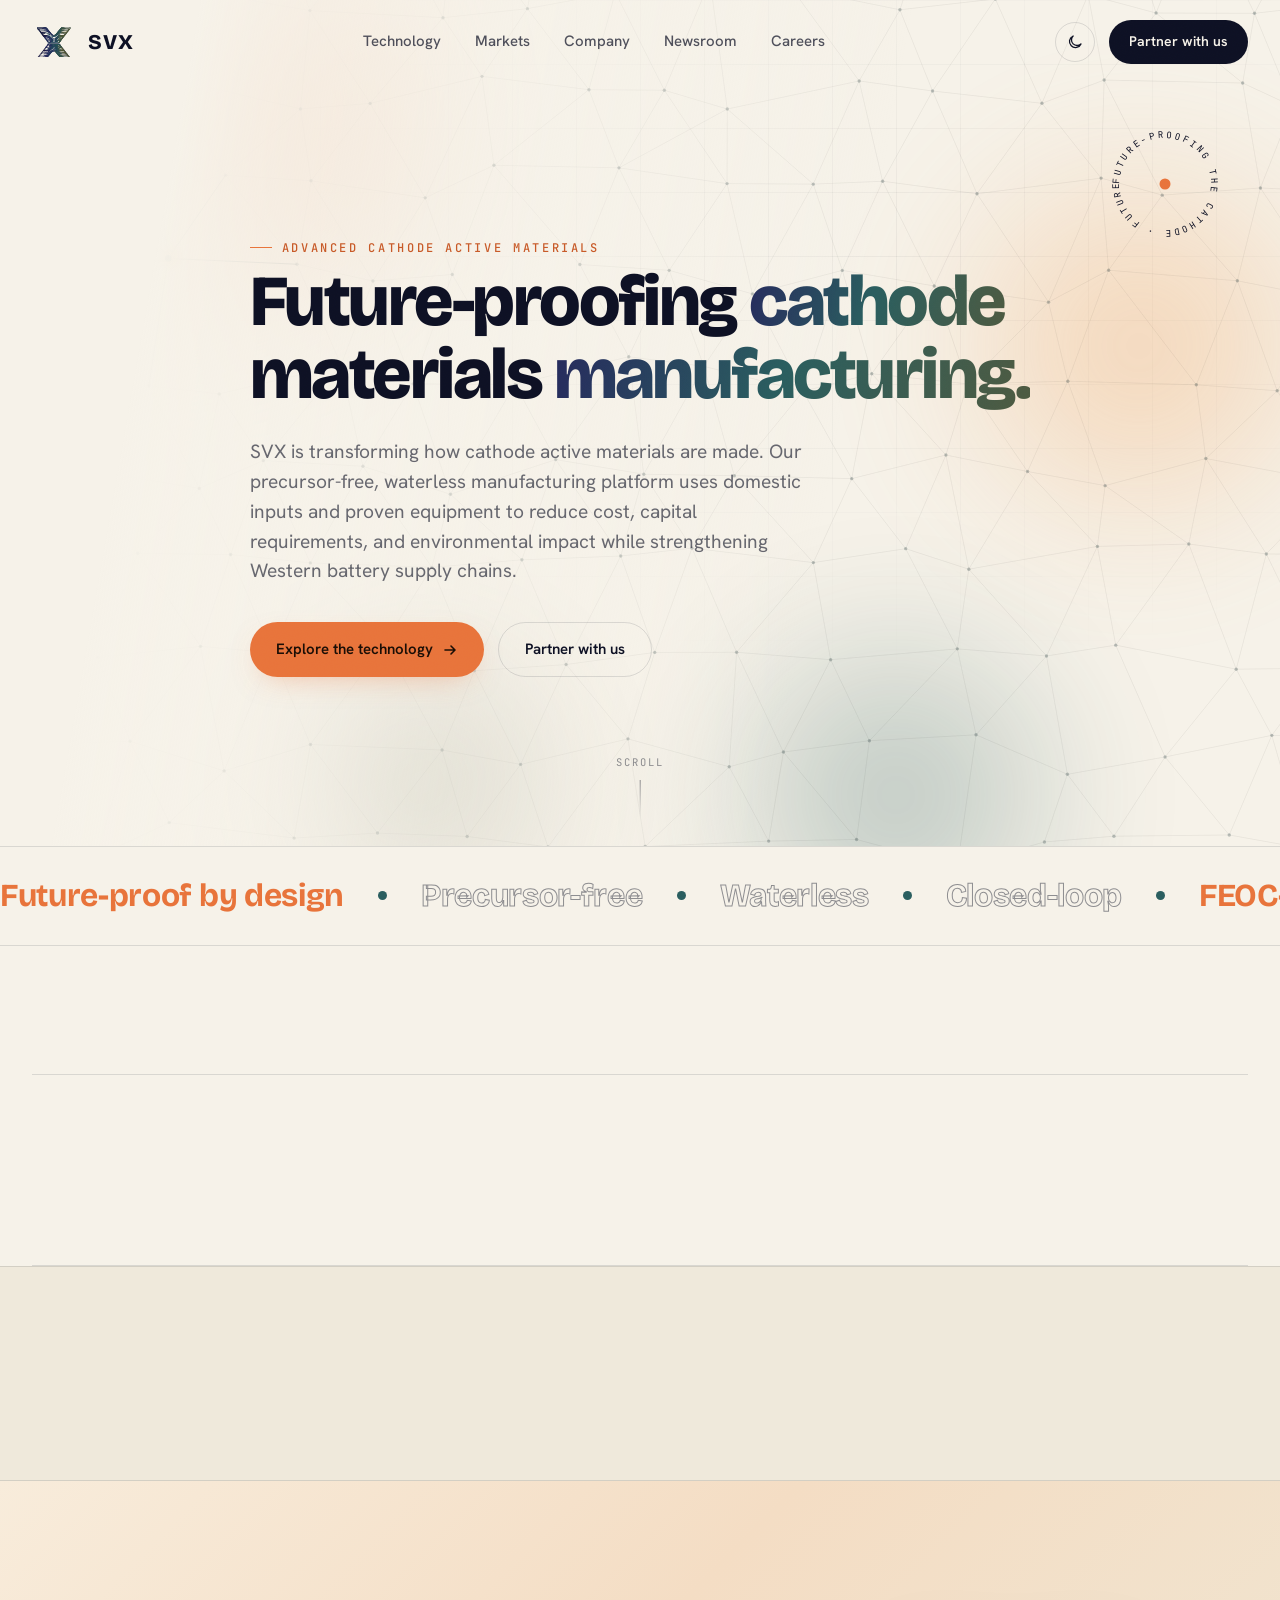
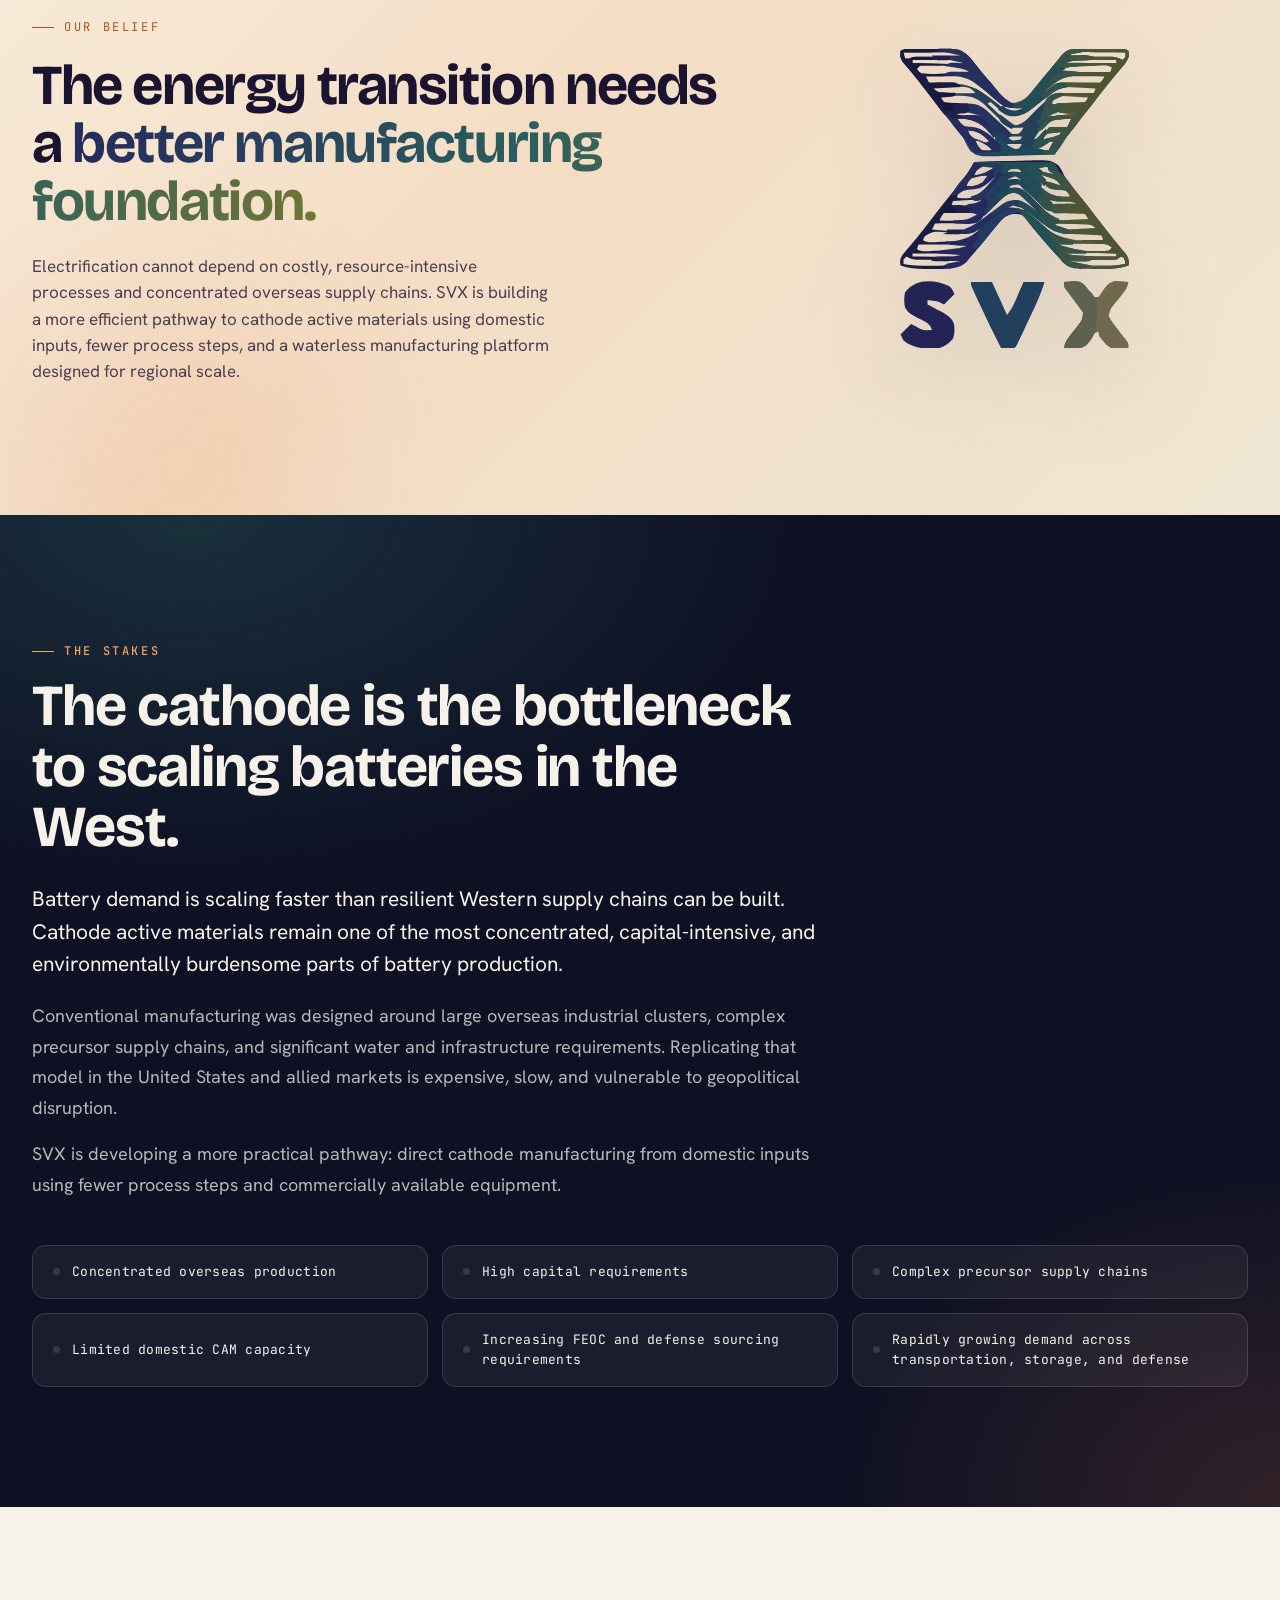
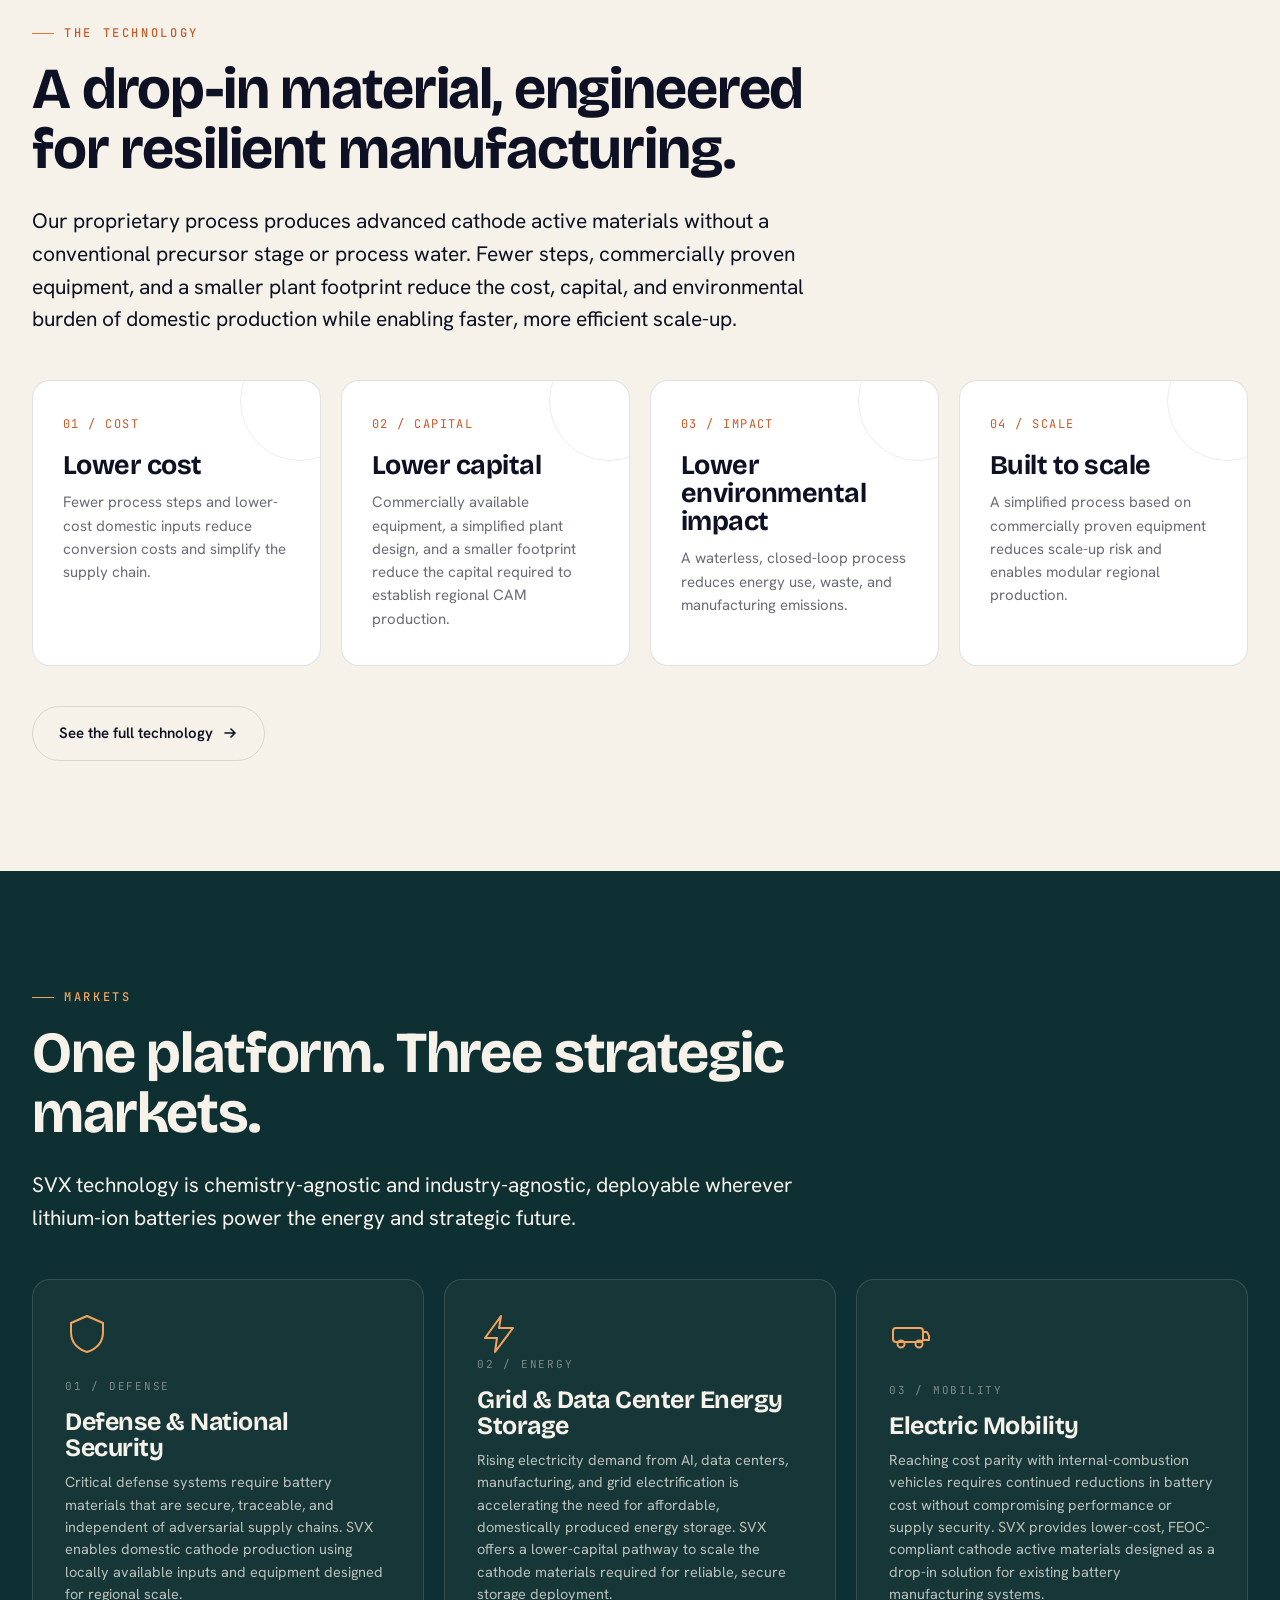
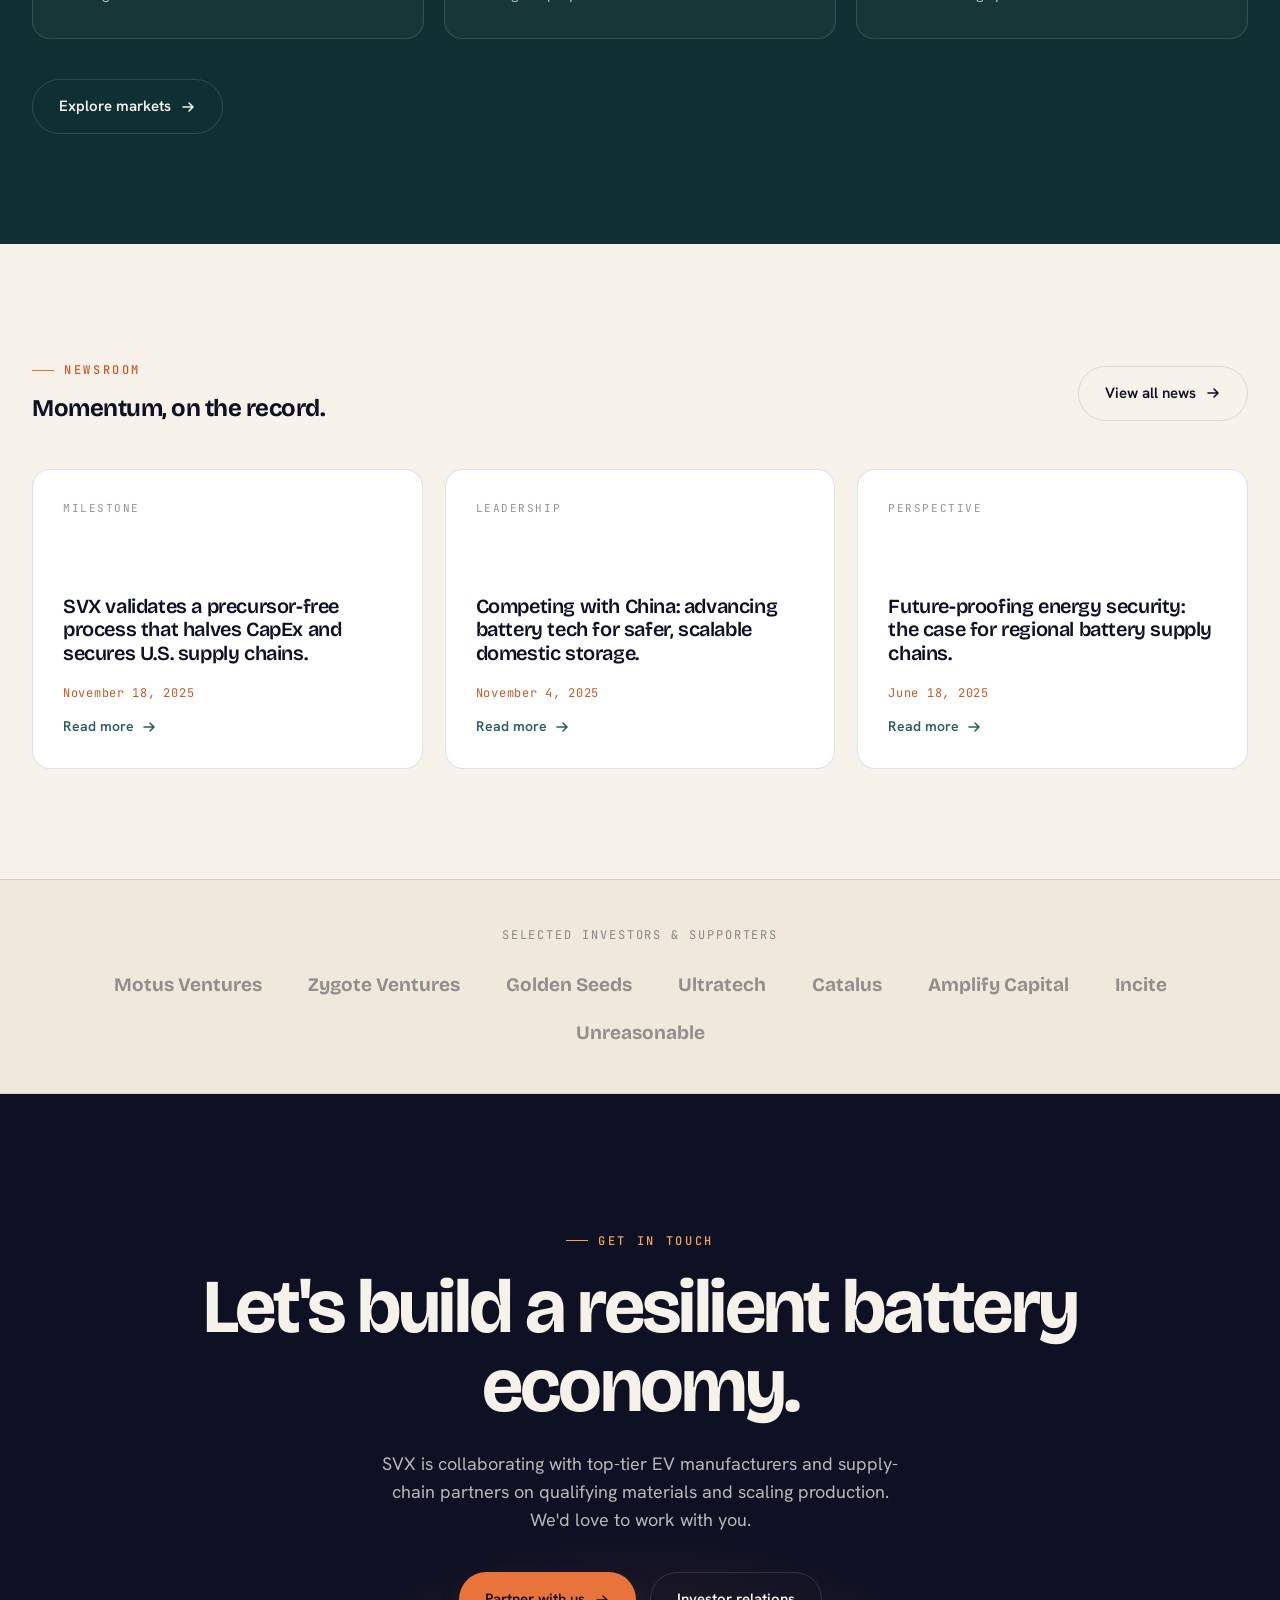
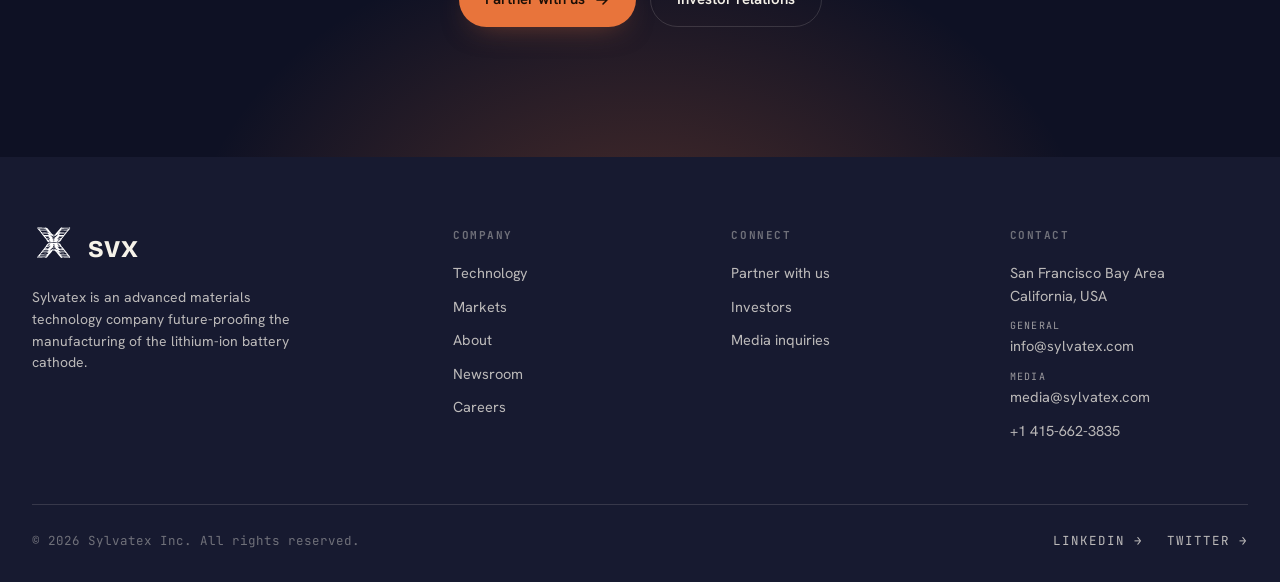
==== index.html @ dbf3bdf1 "Rework homepage section intros to single-column 2/3 layout with full-width callout grid and hover" ====
<!doctype html>
<html lang="en" data-theme="light">
<head>
<meta charset="utf-8">
<meta name="viewport" content="width=device-width, initial-scale=1">
<title>Future-proofing the cathode — Sylvatex (SVX)</title>
<meta name="description" content="SVX produces drop-in cathode active material through a precursor-free, waterless process. Lower cost, lower capital, lower carbon.">
<script>(function(){try{var t=localStorage.getItem('svx-theme')||(matchMedia('(prefers-color-scheme: dark)').matches?'dark':'light');document.documentElement.setAttribute('data-theme',t);}catch(e){document.documentElement.setAttribute('data-theme','light');}})();</script>
<link rel="preconnect" href="https://fonts.googleapis.com"><link rel="preconnect" href="https://fonts.gstatic.com" crossorigin>
<link href="https://fonts.googleapis.com/css2?family=Bricolage+Grotesque:opsz,wght@12..96,500;12..96,600;12..96,700;12..96,800&family=Hanken+Grotesk:wght@400;500;600;700&family=JetBrains+Mono:wght@400;500;600&display=swap" rel="stylesheet">
<link rel="stylesheet" href="assets/css/style.css">
</head>
<body>
<nav class="nav" id="nav">
  <a href="index.html" class="brand"><span class="logo-x"><img class="x-color" src="assets/img/svx-logo-color.svg" alt=""><img class="x-white" src="assets/img/svx-x.svg" alt=""></span><span class="wordmark">SVX</span></a>
  <div class="nav-links">
    <a href="technology.html">Technology</a>
    <a href="markets.html">Markets</a>
    <a href="company.html">Company</a>
    <a href="newsroom.html">Newsroom</a>
    <a href="careers.html">Careers</a>
  </div>
  <div class="nav-right">
    <button class="theme-tg" id="themeTg" aria-label="Toggle theme"></button>
    <a href="contact.html" class="nav-cta">Partner with us</a>
    <div class="burger"><span></span><span></span><span></span></div>
  </div>
</nav>
<section class="hero-cine grid-bg">
  <div class="mesh"><span class="blob a"></span><span class="blob b"></span><span class="blob c"></span><span class="blob d"></span></div>
  <canvas id="field"></canvas>
  <svg class="hero-badge" viewBox="0 0 128 128" aria-hidden="true">
    <g class="spin"><path id="bp" d="M64,64 m-46,0 a46,46 0 1,1 92,0 a46,46 0 1,1 -92,0" fill="none"/>
    <text><textPath href="#bp" startOffset="0">FUTURE-PROOFING THE CATHODE · FUTURE-PROOFING THE CATHODE · </textPath></text></g>
    <circle class="core" cx="64" cy="64" r="5.5"/>
  </svg>
  <div class="wrap">
    <div class="hero-inner">
      <div class="kicker-line reveal"><span class="eyebrow">Advanced Cathode Active Materials</span></div>
      <h1><span class="ln">Future-proofing <span class="accent">cathode</span></span><span class="ln">materials <span class="accent">manufacturing.</span></span></h1>
      <p class="lede reveal d2">SVX is transforming how cathode active materials are made. Our precursor-free, waterless manufacturing platform uses domestic inputs and proven equipment to reduce cost, capital requirements, and environmental impact while strengthening Western battery supply chains.</p>
      <div class="hero-cta reveal d3">
        <a href="technology.html" class="btn btn-primary">Explore the technology <svg width="16" height="16" viewBox="0 0 16 16" fill="none"><path d="M3 8h9M9 4l4 4-4 4" stroke="currentColor" stroke-width="1.6" stroke-linecap="round" stroke-linejoin="round"/></svg></a>
        <a href="contact.html" class="btn btn-ghost">Partner with us</a>
      </div>
    </div>
  </div>
  <div class="scrollcue"><span>SCROLL</span><span class="ln"></span></div>
</section>

<div class="marquee" aria-hidden="true"><div class="marquee-track">
  <span class="fill">Future-proof by design</span><span class="dot"></span><span>Precursor-free</span><span class="dot"></span><span>Waterless</span><span class="dot"></span><span>Closed-loop</span><span class="dot"></span><span class="fill">FEOC-compliant</span><span class="dot"></span><span>Lower cost</span><span class="dot"></span><span>Lower capital</span><span class="dot"></span><span>Lower carbon</span><span class="dot"></span><span>Domestic inputs</span><span class="dot"></span>
  <span class="fill">Future-proof by design</span><span class="dot"></span><span>Precursor-free</span><span class="dot"></span><span>Waterless</span><span class="dot"></span><span>Closed-loop</span><span class="dot"></span><span class="fill">FEOC-compliant</span><span class="dot"></span><span>Lower cost</span><span class="dot"></span><span>Lower capital</span><span class="dot"></span><span>Lower carbon</span><span class="dot"></span><span>Domestic inputs</span><span class="dot"></span>
</div></div>

<section class="sec" style="padding:64px 0 0">
  <div class="wrap"><div class="stat-strip">
    <div class="cell reveal"><div class="num" data-count="50" data-suffix="%+">0<span class="u">%+</span></div><div class="lbl">of battery cell cost is driven by cathode active material</div></div>
    <div class="cell reveal d1"><div class="num" data-count="50" data-suffix="%+">0<span class="u">%+</span></div><div class="lbl">of battery cell supply-chain emissions come from cathode active material</div></div>
    <div class="cell reveal d2"><div class="num">1,200<span class="u" style="font-size:.7em">+ GWh</span></div><div class="lbl">projected North American battery-cell production capacity by 2030</div></div>
    <div class="cell reveal d3"><div class="num" data-count="99" data-suffix="%+">0<span class="u">%+</span></div><div class="lbl">reduction in process water and waste</div></div>
  </div></div>
</section>

<section class="logorow">
  <div class="wrap">
    <div class="kicker reveal">Validated with leading national laboratories and supported by federal and state clean-energy programs.</div>
    <div class="logos reveal d1"><span>Berkeley Lab</span><span>Argonne</span><span>ARPA-E</span><span>NSF</span><span>USDA</span><span>New Energy Nexus</span><span>CalTestBed</span><span>California Energy Commission</span></div>
  </div>
</section>

<section class="interlude">
  <div class="mesh"><span class="blob t1"></span></div>
  <div class="wrap"><div class="interlude-grid">
    <div class="reveal">
      <span class="ey">Our belief</span>
      <h2 class="statement">The energy transition needs a <em>better manufacturing foundation.</em></h2>
      <p>Electrification cannot depend on costly, resource-intensive processes and concentrated overseas supply chains. SVX is building a more efficient pathway to cathode active materials using domestic inputs, fewer process steps, and a waterless manufacturing platform designed for regional scale.</p>
    </div>
    <div class="logo-feature reveal d1"><img src="assets/img/svx-logo-color.svg" alt="Sylvatex (SVX)"></div>
  </div></div>
</section>

<section class="stakes dark-sec sec" id="stakes">
  <div class="wrap">
    <div class="split-head">
      <div>
        <span class="eyebrow reveal">The stakes</span>
        <h2 class="reveal d1">The cathode is the bottleneck to scaling batteries in the West.</h2>
      </div>
      <div class="split-body reveal d2">
        <p class="lead">Battery demand is scaling faster than resilient Western supply chains can be built. Cathode active materials remain one of the most concentrated, capital-intensive, and environmentally burdensome parts of battery production.</p>
        <p>Conventional manufacturing was designed around large overseas industrial clusters, complex precursor supply chains, and significant water and infrastructure requirements. Replicating that model in the United States and allied markets is expensive, slow, and vulnerable to geopolitical disruption.</p>
        <p>SVX is developing a more practical pathway: direct cathode manufacturing from domestic inputs using fewer process steps and commercially available equipment.</p>
      </div>
    </div>
    <div class="stakes-callouts reveal d3"><span class="callout">Concentrated overseas production</span><span class="callout">High capital requirements</span><span class="callout">Complex precursor supply chains</span><span class="callout">Limited domestic CAM capacity</span><span class="callout">Increasing FEOC and defense sourcing requirements</span><span class="callout">Rapidly growing demand across transportation, storage, and defense</span></div>
  </div>
</section>

<section class="sec">
  <div class="wrap">
    <div class="split-head">
      <div>
        <span class="eyebrow reveal">The technology</span>
        <h2 class="reveal d1">A drop-in material, engineered for resilient manufacturing.</h2>
      </div>
      <div class="split-body reveal d2">
        <p class="lead">Our proprietary process produces advanced cathode active materials without a conventional precursor stage or process water. Fewer steps, commercially proven equipment, and a smaller plant footprint reduce the cost, capital, and environmental burden of domestic production while enabling faster, more efficient scale-up.</p>
      </div>
    </div>
    <div class="pillars">
      <div class="pillar reveal"><div class="ring"></div><div class="pn">01 / COST</div><h3>Lower cost</h3><p>Fewer process steps and lower-cost domestic inputs reduce conversion costs and simplify the supply chain.</p></div>
      <div class="pillar reveal d1"><div class="ring"></div><div class="pn">02 / CAPITAL</div><h3>Lower capital</h3><p>Commercially available equipment, a simplified plant design, and a smaller footprint reduce the capital required to establish regional CAM production.</p></div>
      <div class="pillar reveal d2"><div class="ring"></div><div class="pn">03 / IMPACT</div><h3>Lower environmental impact</h3><p>A waterless, closed-loop process reduces energy use, waste, and manufacturing emissions.</p></div>
      <div class="pillar reveal d3"><div class="ring"></div><div class="pn">04 / SCALE</div><h3>Built to scale</h3><p>A simplified process based on commercially proven equipment reduces scale-up risk and enables modular regional production.</p></div>
    </div>
    <div style="margin-top:40px"><a href="technology.html" class="btn btn-ghost reveal">See the full technology <svg width="16" height="16" viewBox="0 0 16 16" fill="none"><path d="M3 8h9M9 4l4 4-4 4" stroke="currentColor" stroke-width="1.6" stroke-linecap="round" stroke-linejoin="round"/></svg></a></div>
  </div>
</section>

<section class="dark-sec sec" id="markets" style="background:var(--feat-2)">
  <div class="wrap">
    <div class="split-head">
      <div>
        <span class="eyebrow reveal">Markets</span>
        <h2 class="reveal d1">One platform. Three strategic markets.</h2>
      </div>
      <div class="split-body reveal d2">
        <p class="lead">SVX technology is chemistry-agnostic and industry-agnostic, deployable wherever lithium-ion batteries power the energy and strategic future.</p>
      </div>
    </div>
    <div class="mkt-grid">
      <div class="mkt reveal"><svg class="ico" viewBox="0 0 44 44" fill="none"><path d="M22 4 6 11v9c0 11 7 17 16 20 9-3 16-9 16-20v-9L22 4Z" stroke="currentColor" stroke-width="2" stroke-linejoin="round"/></svg><div class="mn">01 / Defense</div><h3>Defense &amp; National Security</h3><p>Critical defense systems require battery materials that are secure, traceable, and independent of adversarial supply chains. SVX enables domestic cathode production using locally available inputs and equipment designed for regional scale.</p></div>
      <div class="mkt reveal d1"><svg class="ico" viewBox="0 0 44 44" fill="none"><path d="M24 4 8 26h12l-2 14 18-24H22l2-12Z" stroke="currentColor" stroke-width="2" stroke-linejoin="round"/></svg><div class="mn">02 / Energy</div><h3>Grid &amp; Data Center Energy Storage</h3><p>Rising electricity demand from AI, data centers, manufacturing, and grid electrification is accelerating the need for affordable, domestically produced energy storage. SVX offers a lower-capital pathway to scale the cathode materials required for reliable, secure storage deployment.</p></div>
      <div class="mkt reveal d2"><svg class="ico" viewBox="0 0 44 44" fill="none"><rect x="4" y="16" width="30" height="14" rx="3" stroke="currentColor" stroke-width="2"/><path d="M34 20h4l2 4v4h-6" stroke="currentColor" stroke-width="2" stroke-linejoin="round"/><circle cx="12" cy="32" r="3.5" stroke="currentColor" stroke-width="2"/><circle cx="30" cy="32" r="3.5" stroke="currentColor" stroke-width="2"/></svg><div class="mn">03 / Mobility</div><h3>Electric Mobility</h3><p>Reaching cost parity with internal-combustion vehicles requires continued reductions in battery cost without compromising performance or supply security. SVX provides lower-cost, FEOC-compliant cathode active materials designed as a drop-in solution for existing battery manufacturing systems.</p></div>
    </div>
    <div style="margin-top:40px"><a href="markets.html" class="btn btn-ghost on-dark reveal">Explore markets <svg width="16" height="16" viewBox="0 0 16 16" fill="none"><path d="M3 8h9M9 4l4 4-4 4" stroke="currentColor" stroke-width="1.6" stroke-linecap="round" stroke-linejoin="round"/></svg></a></div>
  </div>
</section>

<section class="sec">
  <div class="wrap">
    <div class="news-head">
      <div><span class="eyebrow reveal">Newsroom</span><h2 class="reveal d1" style="margin-top:16px">Momentum, on the record.</h2></div>
      <a href="newsroom.html" class="btn btn-ghost reveal d2">View all news <svg width="16" height="16" viewBox="0 0 16 16" fill="none"><path d="M3 8h9M9 4l4 4-4 4" stroke="currentColor" stroke-width="1.6" stroke-linecap="round" stroke-linejoin="round"/></svg></a>
    </div>
    <div class="news-grid">
      <a href="article.html" class="ncard reveal"><div class="cat">Milestone</div><h3>SVX validates a precursor-free process that halves CapEx and secures U.S. supply chains.</h3><div class="date">November 18, 2025</div><div class="more" style="margin-top:14px">Read more <svg width="16" height="16" viewBox="0 0 16 16" fill="none"><path d="M3 8h9M9 4l4 4-4 4" stroke="currentColor" stroke-width="1.6" stroke-linecap="round" stroke-linejoin="round"/></svg></div></a>
      <a href="newsroom.html" class="ncard reveal d1"><div class="cat">Leadership</div><h3>Competing with China: advancing battery tech for safer, scalable domestic storage.</h3><div class="date">November 4, 2025</div><div class="more" style="margin-top:14px">Read more <svg width="16" height="16" viewBox="0 0 16 16" fill="none"><path d="M3 8h9M9 4l4 4-4 4" stroke="currentColor" stroke-width="1.6" stroke-linecap="round" stroke-linejoin="round"/></svg></div></a>
      <a href="newsroom.html" class="ncard reveal d2"><div class="cat">Perspective</div><h3>Future-proofing energy security: the case for regional battery supply chains.</h3><div class="date">June 18, 2025</div><div class="more" style="margin-top:14px">Read more <svg width="16" height="16" viewBox="0 0 16 16" fill="none"><path d="M3 8h9M9 4l4 4-4 4" stroke="currentColor" stroke-width="1.6" stroke-linecap="round" stroke-linejoin="round"/></svg></div></a>
    </div>
  </div>
</section>

<section class="logorow" id="invest">
  <div class="wrap">
    <div class="kicker reveal">Selected investors &amp; supporters</div>
    <div class="logos reveal d1"><span>Motus Ventures</span><span>Zygote Ventures</span><span>Golden Seeds</span><span>Ultratech</span><span>Catalus</span><span>Amplify Capital</span><span>Incite</span><span>Unreasonable</span></div>
  </div>
</section>

<section class="cta dark-sec sec">
  <div class="wrap">
    <span class="eyebrow c reveal">Get in touch</span>
    <h2 class="reveal d1">Let's build a resilient battery economy.</h2>
    <p class="reveal d2">SVX is collaborating with top-tier EV manufacturers and supply-chain partners on qualifying materials and scaling production. We'd love to work with you.</p>
    <div class="cta-btns reveal d3">
      <a href="contact.html" class="btn btn-primary">Partner with us <svg width="16" height="16" viewBox="0 0 16 16" fill="none"><path d="M3 8h9M9 4l4 4-4 4" stroke="currentColor" stroke-width="1.6" stroke-linecap="round" stroke-linejoin="round"/></svg></a>
      <a href="company.html#invest" class="btn btn-ghost on-dark">Investor relations</a>
    </div>
  </div>
</section>
<footer class="footer">
  <div class="wrap">
    <div class="foot-top">
      <div class="foot-brand"><div class="brand" style="gap:12px;margin-bottom:10px"><span class="logo-x"><img class="x-color" src="assets/img/svx-logo-color.svg" alt=""><img class="x-white" src="assets/img/svx-x.svg" alt=""></span><span class="wordmark">SVX</span></div><p>Sylvatex is an advanced materials technology company future-proofing the manufacturing of the lithium-ion battery cathode.</p></div>
      <div class="foot-col"><h5>Company</h5><a href="technology.html">Technology</a><a href="markets.html">Markets</a><a href="company.html">About</a><a href="newsroom.html">Newsroom</a><a href="careers.html">Careers</a></div>
      <div class="foot-col"><h5>Connect</h5><a href="contact.html">Partner with us</a><a href="company.html#invest">Investors</a><a href="mailto:media@sylvatex.com">Media inquiries</a></div>
      <div class="foot-col"><h5>Contact</h5><p>San Francisco Bay Area<br>California, USA</p><p class="foot-eitem"><span class="foot-elabel">General</span><a href="mailto:info@sylvatex.com">info@sylvatex.com</a></p><p class="foot-eitem"><span class="foot-elabel">Media</span><a href="mailto:media@sylvatex.com">media@sylvatex.com</a></p><a href="tel:+14156623835">+1 415-662-3835</a></div>
    </div>
    <div class="foot-bottom"><span class="mono">&copy; <span id="year">2025</span> Sylvatex Inc. All rights reserved.</span><div class="foot-social"><a href="#">LINKEDIN &rarr;</a><a href="#">TWITTER &rarr;</a></div></div>
  </div>
</footer>
<script src="assets/js/main.js"></script>
</body>
</html>
---- assets/css/style.css ----
/* ============================================================
   SVX — Corporate site stylesheet
   Concept A · light/dark themed · shared across all pages
   ============================================================ */
:root{
  --amber:#E8743B; --amber-2:#F2A35E; --amber-deep:#C85A28;
  --teal:#2A5E5F; --sage:#4E5A40; --indigo:#26295D;
  --ink:#0E1124; --ink-2:#171A30; --teal-900:#0F3032;
  --on-ink:rgba(246,242,233,.74); --on-ink-strong:#F6F2E9; --on-ink-line:rgba(246,242,233,.14);
  /* semantic — LIGHT */
  --bg:#F6F2E9; --bg-alt:#EFE9DB; --surface:#ffffff;
  --text:#0E1124; --text-dim:rgba(14,17,36,.62); --text-mute:rgba(14,17,36,.45);
  --border:rgba(14,17,36,.12); --border-soft:rgba(14,17,36,.07);
  --logo:rgba(14,17,36,.42); --nav-bg:rgba(246,242,233,.82);
  --feat-1:var(--ink); --feat-2:var(--teal-900); --feat-3:var(--ink-2); --feat-cta:var(--ink); --feat-foot:var(--ink-2);
  --ease:cubic-bezier(.16,1,.3,1); --maxw:1280px;
}
[data-theme="dark"]{
  --bg:#070912; --bg-alt:#0C0F1C; --surface:#151A2C;
  --text:#F3F0E7; --text-dim:rgba(243,240,231,.68); --text-mute:rgba(243,240,231,.42);
  --border:rgba(243,240,231,.13); --border-soft:rgba(243,240,231,.07);
  --logo:rgba(243,240,231,.4); --nav-bg:rgba(7,9,18,.85);
  --feat-1:#0E1124; --feat-2:#0E2E30; --feat-3:#12162A; --feat-cta:#0C1022; --feat-foot:#0A0D1A;
}
*{box-sizing:border-box;margin:0;padding:0}
html{scroll-behavior:smooth}
body{font-family:"Hanken Grotesk",sans-serif; background:var(--bg); color:var(--text); -webkit-font-smoothing:antialiased; line-height:1.55; overflow-x:hidden; transition:background .5s var(--ease),color .5s var(--ease)}
h1,h2,h3,h4{font-family:"Bricolage Grotesque",sans-serif; line-height:1.04; letter-spacing:-.02em; font-weight:700; color:var(--text)}
.mono{font-family:"JetBrains Mono",monospace}
a{color:inherit; text-decoration:none}
img,svg{display:block}
.wrap{max-width:var(--maxw); margin:0 auto; padding:0 32px}
.sec{padding:110px 0}
.bg-alt{background:var(--bg-alt)}
.center{text-align:center}
.eyebrow{font-family:"JetBrains Mono",monospace; font-size:12px; font-weight:500; letter-spacing:.22em; text-transform:uppercase; color:var(--amber-deep); display:inline-flex; align-items:center; gap:10px}
.eyebrow::before{content:""; width:22px; height:1px; background:var(--amber)}
.eyebrow.c{justify-content:center}
section{position:relative}

/* ---------- NAV ---------- */
.nav{position:fixed; top:0; left:0; right:0; z-index:100; display:flex; align-items:center; justify-content:space-between; padding:20px 32px; transition:all .4s var(--ease)}
.nav.scrolled{padding:13px 32px; background:var(--nav-bg); backdrop-filter:blur(16px); border-bottom:1px solid var(--border)}
.brand{display:flex; align-items:center; gap:12px}
.brand .logo{width:34px; height:34px}
.brand .wordmark{font-family:"Bricolage Grotesque",sans-serif; font-weight:800; font-size:21px; letter-spacing:.04em; color:var(--text)}
.nav-links{display:flex; align-items:center; gap:34px}
.nav-links a{font-size:15px; font-weight:500; color:var(--text); opacity:.72; transition:opacity .2s}
.nav-links a:hover,.nav-links a.active{opacity:1}
.nav-links a.active{color:var(--amber-deep)}
.nav-right{display:flex; align-items:center; gap:14px}
.theme-tg{width:40px; height:40px; border:1px solid var(--border); border-radius:100px; background:transparent; color:var(--text); display:grid; place-items:center; cursor:pointer; transition:all .25s var(--ease)}
.theme-tg:hover{border-color:var(--text); transform:translateY(-1px)}
.theme-tg svg{width:18px; height:18px}
.nav-cta{font-size:14px; font-weight:600; padding:11px 20px; border-radius:100px; background:var(--text); color:var(--bg); transition:all .25s var(--ease); white-space:nowrap}
.nav-cta:hover{background:var(--amber-deep); color:#fff; transform:translateY(-1px)}
.burger{display:none; flex-direction:column; gap:5px; cursor:pointer}
.burger span{width:24px; height:2px; background:var(--text); border-radius:2px}

/* ---------- BUTTONS ---------- */
.btn{display:inline-flex; align-items:center; gap:9px; font-weight:600; font-size:15px; padding:15px 26px; border-radius:100px; transition:all .25s var(--ease); cursor:pointer; border:none}
.btn-primary{background:var(--amber); color:#1a0e06}
.btn-primary:hover{background:var(--amber-deep); color:#fff; transform:translateY(-2px); box-shadow:0 12px 28px -10px rgba(200,90,40,.6)}
.btn-ghost{background:transparent; color:var(--text); border:1px solid var(--border)}
.btn-ghost:hover{border-color:var(--text); background:var(--text); color:var(--bg)}
.btn svg{transition:transform .25s var(--ease)}
.btn:hover svg{transform:translateX(3px)}
.on-dark .btn-ghost,.btn-ghost.on-dark{color:var(--on-ink-strong); border-color:var(--on-ink-line)}
.on-dark .btn-ghost:hover,.btn-ghost.on-dark:hover{background:var(--on-ink-strong); color:var(--ink)}

/* ---------- HERO (home) ---------- */
.hero{padding:170px 0 70px; position:relative; overflow:hidden}
.grid-bg::before{content:""; position:absolute; inset:0; background-image:linear-gradient(var(--border-soft) 1px,transparent 1px),linear-gradient(90deg,var(--border-soft) 1px,transparent 1px); background-size:64px 64px; mask-image:radial-gradient(ellipse 80% 70% at 70% 30%,#000,transparent 75%); opacity:.7}
.hero-grid{display:grid; grid-template-columns:1.05fr .95fr; gap:48px; align-items:center; position:relative}
.hero h1{font-size:clamp(48px,7vw,96px); font-weight:700; letter-spacing:-.035em}
.accent{background:linear-gradient(105deg,var(--indigo),var(--teal) 48%,var(--sage)); -webkit-background-clip:text; background-clip:text; color:transparent}
[data-theme="dark"] .accent{background:linear-gradient(105deg,#6b6fc0,#46c7b8 48%,#aab06a); -webkit-background-clip:text; background-clip:text}
.lede{font-size:clamp(17px,1.5vw,20px); color:var(--text-dim); max-width:540px; margin:26px 0 36px}
.hero-cta{display:flex; gap:14px; flex-wrap:wrap}
.lattice-card{position:relative; aspect-ratio:1/.94; border-radius:22px; overflow:hidden; background:radial-gradient(120% 120% at 75% 15%,#194A4C,var(--ink) 70%); border:1px solid var(--on-ink-line); box-shadow:0 40px 80px -40px rgba(14,17,36,.55)}
.lattice-card .tag{position:absolute; top:18px; left:18px; z-index:3; font-family:"JetBrains Mono",monospace; font-size:11px; letter-spacing:.18em; text-transform:uppercase; color:rgba(246,242,233,.55)}
.lattice-card .tag-br{position:absolute; bottom:18px; right:20px; z-index:3; text-align:right; font-family:"JetBrains Mono",monospace; font-size:11px; letter-spacing:.05em; color:rgba(246,242,233,.5)}
.lattice-card svg{position:absolute; inset:0; width:100%; height:100%}

/* ---------- PAGE HERO (inner) ---------- */
.page-hero{padding:150px 0 64px; position:relative; overflow:hidden}
.page-hero .breadcrumb{font-family:"JetBrains Mono",monospace; font-size:12px; letter-spacing:.1em; color:var(--text-mute); margin-bottom:22px}
.page-hero .breadcrumb a:hover{color:var(--amber-deep)}
.page-hero h1{font-size:clamp(42px,6.2vw,84px); font-weight:700; letter-spacing:-.035em; max-width:14ch}
.page-hero .lede{margin-top:24px; max-width:620px}

/* ---------- STAT STRIP ---------- */
.stat-strip{display:grid; grid-template-columns:repeat(4,1fr); margin-top:64px; border-top:1px solid var(--border); border-bottom:1px solid var(--border)}
.stat-strip .cell{padding:26px 24px 24px; border-right:1px solid var(--border-soft)}
.stat-strip .cell:last-child{border-right:none}
.stat-strip .num{font-family:"Bricolage Grotesque",sans-serif; font-weight:700; font-size:clamp(34px,4vw,46px); letter-spacing:-.03em; color:var(--text)}
.stat-strip .num .u{color:var(--amber-deep)}
.stat-strip .lbl{font-size:13.5px; color:var(--text-dim); margin-top:6px; max-width:210px}

/* ---------- TRUST / LOGO ROWS ---------- */
.logorow{padding:46px 0; background:var(--bg-alt); border-top:1px solid var(--border); border-bottom:1px solid var(--border)}
.logorow .kicker{font-family:"JetBrains Mono",monospace; font-size:12px; letter-spacing:.16em; text-transform:uppercase; color:var(--text-mute); text-align:center; margin-bottom:26px}
.logos{display:flex; align-items:center; justify-content:center; flex-wrap:wrap; gap:18px 46px}
.logos span{font-family:"Bricolage Grotesque",sans-serif; font-weight:700; font-size:19px; color:var(--logo); transition:color .25s; cursor:default}
.logos span:hover{color:var(--teal)}

/* ---------- SECTION HEAD ---------- */
.shead{max-width:760px; margin-bottom:54px}
.shead.c{margin-left:auto; margin-right:auto; text-align:center}
.shead h2{font-size:clamp(34px,4.6vw,58px); margin-top:18px; font-weight:700}
.shead p{font-size:18px; color:var(--text-dim); margin-top:18px; max-width:620px}
.shead.c p{margin-left:auto; margin-right:auto}

/* ---------- DARK FEATURE SECTIONS ---------- */
.dark-sec{color:var(--on-ink-strong); overflow:hidden}
.dark-sec .shead p,.dark-sec .lede{color:var(--on-ink)}
.dark-sec .eyebrow{color:var(--amber-2)} .dark-sec .eyebrow::before{background:var(--amber-2)}
.dark-sec h1,.dark-sec h2,.dark-sec h3,.dark-sec h4{color:var(--on-ink-strong)}
.stakes{background:var(--feat-1); transition:background .5s var(--ease)} .stakes.sec{padding:120px 0}
.stakes::before{content:""; position:absolute; inset:0; background:radial-gradient(80% 60% at 15% 0%,rgba(42,94,95,.4),transparent 60%),radial-gradient(50% 50% at 100% 100%,rgba(232,116,59,.16),transparent 70%)}
.stakes .wrap{position:relative}
.viz-grid{display:grid; grid-template-columns:1fr 1fr; gap:24px}
.viz-card{background:rgba(246,242,233,.04); border:1px solid var(--on-ink-line); border-radius:20px; padding:34px; backdrop-filter:blur(4px)}
.viz-card h3{font-size:21px; margin-bottom:4px}
.viz-card .sub{font-size:13.5px; color:var(--on-ink); margin-bottom:26px}
.bar-row{margin-bottom:18px}
.bar-row .bl{display:flex; justify-content:space-between; font-size:13.5px; margin-bottom:8px; color:var(--on-ink)}
.bar-row .bl b{color:var(--on-ink-strong); font-family:"JetBrains Mono",monospace; font-weight:500}
.bar-track{height:9px; border-radius:6px; background:rgba(246,242,233,.08); overflow:hidden}
.bar-fill{height:100%; width:0; border-radius:6px; transition:width 1.3s var(--ease)}
.bar-fill.cathode{background:linear-gradient(90deg,var(--amber),var(--amber-2))}
.bar-fill.other{background:rgba(246,242,233,.34)}
.bar-fill.anode{background:var(--teal)}
.note{margin-top:40px; border-left:2px solid var(--amber); padding:6px 0 6px 22px; max-width:780px}
.note p{font-size:17px; color:var(--on-ink-strong)} .note b{color:var(--amber-2); font-weight:600}

/* ---------- PILLARS ---------- */
.pillars{display:grid; grid-template-columns:repeat(3,1fr); gap:20px}
.pillar{border:1px solid var(--border); border-radius:18px; padding:34px 30px; background:var(--surface); position:relative; overflow:hidden; transition:transform .35s var(--ease),box-shadow .35s var(--ease)}
.pillar:hover{transform:translateY(-4px); box-shadow:0 30px 60px -34px rgba(14,17,36,.3)}
.pillar .pn{font-family:"JetBrains Mono",monospace; font-size:12px; color:var(--amber-deep); letter-spacing:.12em}
.pillar h3{font-size:27px; margin:18px 0 12px}
.pillar p{font-size:15px; color:var(--text-dim)}
.pillar .ring{position:absolute; right:-40px; top:-40px; width:120px; height:120px; border-radius:50%; border:1px solid var(--border); opacity:.6}

/* ---------- ATTRS ---------- */
.attrs{display:grid; grid-template-columns:repeat(4,1fr); gap:1px; background:var(--border); border:1px solid var(--border); border-radius:16px; overflow:hidden}
.attr{background:var(--bg-alt); padding:26px 22px; transition:background .25s}
.attr:hover{background:var(--surface)}
.attr .ai{font-family:"JetBrains Mono",monospace; font-size:12px; color:var(--teal); letter-spacing:.08em; margin-bottom:12px}
.attr h4{font-size:17px; font-weight:600; font-family:"Hanken Grotesk",sans-serif; letter-spacing:-.01em; margin-bottom:6px}
.attr p{font-size:13.5px; color:var(--text-dim)}

/* ---------- PROCESS ---------- */
.process{display:grid; grid-template-columns:repeat(4,1fr); gap:1px; background:var(--border); border:1px solid var(--border); border-radius:16px; overflow:hidden}
.pstep{background:var(--surface); padding:32px 26px; position:relative}
.pstep .pnum{font-family:"JetBrains Mono",monospace; font-size:12px; color:var(--amber-deep); letter-spacing:.1em; margin-bottom:16px}
.pstep h4{font-size:18px; margin-bottom:8px}
.pstep p{font-size:13.5px; color:var(--text-dim)}

/* ---------- MARKETS ---------- */
.mkt-grid{display:grid; grid-template-columns:repeat(3,1fr); gap:20px}
.mkt{border:1px solid var(--on-ink-line); border-radius:18px; padding:32px; position:relative; background:rgba(246,242,233,.03); min-height:280px; display:flex; flex-direction:column; transition:background .3s,transform .3s var(--ease)}
.mkt:hover{background:rgba(246,242,233,.07); transform:translateY(-4px)}
.mkt .ico{width:44px; height:44px; margin-bottom:auto; color:var(--amber-2)}
.mkt .mn{font-family:"JetBrains Mono",monospace; font-size:11px; letter-spacing:.16em; color:rgba(246,242,233,.45); text-transform:uppercase}
.mkt h3{font-size:25px; margin:14px 0 10px}
.mkt p{font-size:14.5px; color:var(--on-ink)}

/* market detail blocks */
.feature-block{display:grid; grid-template-columns:1fr 1fr; gap:56px; align-items:center; padding:70px 0; border-bottom:1px solid var(--border)}
.feature-block:last-child{border-bottom:none}
.feature-block.flip .fb-visual{order:-1}
.fb-tag{font-family:"JetBrains Mono",monospace; font-size:12px; letter-spacing:.14em; color:var(--amber-deep); text-transform:uppercase}
.feature-block h2{font-size:clamp(28px,3.4vw,42px); margin:14px 0 18px}
.feature-block p{font-size:16.5px; color:var(--text-dim); margin-bottom:16px}
.fb-list{list-style:none; margin-top:22px}
.fb-list li{font-size:15px; padding:11px 0 11px 26px; border-top:1px solid var(--border); position:relative; color:var(--text)}
.fb-list li::before{content:""; position:absolute; left:0; top:18px; width:10px; height:10px; background:var(--amber); border-radius:2px}
.fb-visual{aspect-ratio:4/3; border-radius:20px; border:1px solid var(--border); background:radial-gradient(130% 120% at 80% 10%,var(--teal-900),var(--ink) 75%); position:relative; overflow:hidden; box-shadow:0 30px 60px -40px rgba(14,17,36,.5)}
.fb-visual .label{position:absolute; bottom:20px; left:22px; font-family:"JetBrains Mono",monospace; font-size:11px; letter-spacing:.12em; color:rgba(246,242,233,.6); text-transform:uppercase}
.fb-visual svg{position:absolute; inset:0; width:100%; height:100%}

/* ---------- TRACTION ---------- */
.trac-grid{display:grid; grid-template-columns:repeat(4,1fr); gap:24px}
.trac .num{font-family:"Bricolage Grotesque",sans-serif; font-weight:700; font-size:clamp(34px,4.2vw,50px); letter-spacing:-.03em; color:var(--amber-2)}
.trac .lbl{font-size:14px; color:var(--on-ink); margin-top:8px}

/* ---------- NEWS ---------- */
.news-head{display:flex; justify-content:space-between; align-items:flex-end; margin-bottom:48px; flex-wrap:wrap; gap:20px}
.news-grid{display:grid; grid-template-columns:repeat(3,1fr); gap:22px}
.ncard{border:1px solid var(--border); border-radius:18px; padding:30px; background:var(--surface); display:flex; flex-direction:column; min-height:300px; transition:transform .35s var(--ease),box-shadow .35s var(--ease)}
.ncard:hover{transform:translateY(-5px); box-shadow:0 30px 60px -34px rgba(14,17,36,.28)}
.ncard .date{font-family:"JetBrains Mono",monospace; font-size:12px; color:var(--amber-deep); letter-spacing:.06em}
.ncard .cat{font-family:"JetBrains Mono",monospace; font-size:11px; letter-spacing:.14em; text-transform:uppercase; color:var(--text-mute); margin-bottom:auto}
.ncard h3{font-size:20px; font-weight:600; font-family:"Bricolage Grotesque",sans-serif; margin:18px 0; line-height:1.18}
.ncard .more{font-size:14px; font-weight:600; color:var(--teal); display:inline-flex; gap:7px; align-items:center}
[data-theme="dark"] .ncard .more{color:#5fd0c2}
.ncard:hover .more svg{transform:translateX(3px)} .ncard .more svg{transition:transform .25s}

/* news list (newsroom) */
.news-list{border-top:1px solid var(--border)}
.nrow{display:grid; grid-template-columns:130px 1fr auto; gap:28px; align-items:center; padding:30px 0; border-bottom:1px solid var(--border); transition:padding-left .3s var(--ease)}
.nrow:hover{padding-left:10px}
.nrow .date{font-family:"JetBrains Mono",monospace; font-size:13px; color:var(--amber-deep)}
.nrow h3{font-size:21px; font-weight:600; font-family:"Bricolage Grotesque",sans-serif; line-height:1.25}
.nrow .arrow{color:var(--text-mute)} .nrow:hover .arrow{color:var(--amber-deep)}
.pager{display:flex; gap:10px; justify-content:center; margin-top:50px}
.pager a{width:40px; height:40px; display:grid; place-items:center; border:1px solid var(--border); border-radius:10px; font-family:"JetBrains Mono",monospace; font-size:14px; transition:all .2s}
.pager a:hover,.pager a.active{background:var(--amber); color:#1a0e06; border-color:var(--amber)}

/* ---------- ARTICLE ---------- */
.prose{max-width:720px; margin:0 auto}
.prose .article-meta{font-family:"JetBrains Mono",monospace; font-size:13px; letter-spacing:.06em; color:var(--text-mute); margin-bottom:18px}
.prose h1{font-size:clamp(32px,4.4vw,52px); line-height:1.08; margin-bottom:26px}
.prose h2{font-size:27px; margin:42px 0 16px}
.prose p{font-size:17.5px; color:var(--text-dim); margin-bottom:22px; line-height:1.7}
.prose p strong{color:var(--text)}
.prose ul{margin:0 0 24px 0; padding-left:22px}
.prose li{font-size:17px; color:var(--text-dim); margin-bottom:10px}
.prose blockquote{border-left:3px solid var(--amber); padding:6px 0 6px 24px; margin:30px 0; font-size:20px; font-family:"Bricolage Grotesque",sans-serif; color:var(--text)}

/* ---------- VALUES ---------- */
.values{display:grid; grid-template-columns:1fr 1fr; gap:1px; background:var(--border); border:1px solid var(--border); border-radius:18px; overflow:hidden}
.value{background:var(--surface); padding:40px 36px}
.value .vi{font-family:"JetBrains Mono",monospace; font-size:12px; color:var(--amber-deep); letter-spacing:.1em; margin-bottom:14px}
.value h3{font-size:24px; margin-bottom:10px}
.value p{font-size:15px; color:var(--text-dim)}

/* ---------- TEAM ---------- */
.team-grid{display:grid; grid-template-columns:repeat(4,1fr); gap:22px}
.leader .ph{aspect-ratio:1/1; border-radius:16px; background:linear-gradient(150deg,var(--teal-900),var(--ink)); border:1px solid var(--border); display:grid; place-items:center; margin-bottom:16px}
.leader .ph span{font-family:"Bricolage Grotesque",sans-serif; font-size:34px; font-weight:700; color:var(--on-ink-strong); opacity:.5}
.leader h4{font-size:18px; margin-bottom:3px}
.leader p{font-size:13.5px; color:var(--text-mute); font-family:"JetBrains Mono",monospace; letter-spacing:.03em}

/* ---------- CAREERS ---------- */
.role{display:grid; grid-template-columns:1fr auto; gap:24px; align-items:center; padding:30px 32px; border:1px solid var(--border); border-radius:16px; background:var(--surface); margin-bottom:16px; transition:transform .3s var(--ease),box-shadow .3s var(--ease)}
.role:hover{transform:translateY(-3px); box-shadow:0 24px 50px -34px rgba(14,17,36,.3)}
.role .rmeta{font-family:"JetBrains Mono",monospace; font-size:12px; letter-spacing:.1em; color:var(--text-mute); margin-bottom:8px; text-transform:uppercase}
.role h3{font-size:22px}
.role p{font-size:14.5px; color:var(--text-dim); margin-top:6px; max-width:560px}

/* ---------- CONTACT / FORM ---------- */
.contact-grid{display:grid; grid-template-columns:1fr 1fr; gap:56px}
.form-grid{display:grid; grid-template-columns:1fr 1fr; gap:20px}
.field{display:flex; flex-direction:column; gap:8px}
.field.full{grid-column:1/-1}
.field label{font-family:"JetBrains Mono",monospace; font-size:12px; letter-spacing:.08em; text-transform:uppercase; color:var(--text-mute)}
.field input,.field textarea,.field select{font-family:"Hanken Grotesk",sans-serif; font-size:15px; padding:14px 16px; border:1px solid var(--border); border-radius:10px; background:var(--surface); color:var(--text); transition:border-color .2s}
.field input:focus,.field textarea:focus,.field select:focus{outline:none; border-color:var(--amber)}
.field textarea{resize:vertical; min-height:130px}
.contact-info .ci{margin-bottom:30px}
.contact-info .ci .l{font-family:"JetBrains Mono",monospace; font-size:12px; letter-spacing:.1em; text-transform:uppercase; color:var(--text-mute); margin-bottom:8px}
.contact-info .ci a,.contact-info .ci p{font-size:18px; color:var(--text)}
.contact-info .ci a:hover{color:var(--amber-deep)}

/* ---------- CTA ---------- */
.cta{background:var(--feat-cta); text-align:center; transition:background .5s var(--ease)} .cta.sec{padding:130px 0}
.cta::before{content:""; position:absolute; inset:0; background:radial-gradient(60% 90% at 50% 120%,rgba(232,116,59,.3),transparent 60%)}
.cta .wrap{position:relative}
.cta h2{font-size:clamp(38px,6vw,76px); font-weight:700; letter-spacing:-.035em; max-width:900px; margin:18px auto 0}
.cta p{font-size:18px; color:var(--on-ink); max-width:540px; margin:24px auto 38px}
.cta-btns{display:flex; gap:14px; justify-content:center; flex-wrap:wrap}

/* ---------- FOOTER ---------- */
.footer{background:var(--feat-foot); color:var(--on-ink); padding:70px 0 32px; transition:background .5s var(--ease)}
.foot-top{display:grid; grid-template-columns:1.6fr 1fr 1fr 1fr; gap:40px; padding-bottom:50px; border-bottom:1px solid var(--on-ink-line)}
.foot-brand .wordmark{font-family:"Bricolage Grotesque",sans-serif; font-weight:800; font-size:24px; color:var(--on-ink-strong); letter-spacing:.04em}
.foot-brand p{font-size:14px; max-width:280px; margin-top:16px}
.foot-col h5{font-family:"JetBrains Mono",monospace; font-size:11px; letter-spacing:.14em; text-transform:uppercase; color:rgba(246,242,233,.4); margin-bottom:18px}
.foot-col a,.foot-col p{display:block; font-size:14.5px; color:var(--on-ink); margin-bottom:11px; transition:color .2s}
.foot-col a:hover{color:var(--amber-2)}
.foot-bottom{display:flex; justify-content:space-between; align-items:center; padding-top:26px; flex-wrap:wrap; gap:14px}
.foot-bottom .mono{font-size:12.5px; color:rgba(246,242,233,.4)}
.foot-social{display:flex; gap:24px}
.foot-social a{font-family:"JetBrains Mono",monospace; font-size:12.5px; letter-spacing:.08em; color:var(--on-ink)}

/* ---------- REVEAL ---------- */
.reveal{opacity:0; transform:translateY(26px); transition:opacity .8s var(--ease),transform .8s var(--ease)}
.reveal.in{opacity:1; transform:none}
.reveal.d1{transition-delay:.08s}.reveal.d2{transition-delay:.16s}.reveal.d3{transition-delay:.24s}.reveal.d4{transition-delay:.32s}

/* ---------- RESPONSIVE ---------- */
@media(max-width:980px){
  .hero-grid{grid-template-columns:1fr; gap:36px} .lattice-card{max-width:440px}
  .stat-strip{grid-template-columns:1fr 1fr} .stat-strip .cell{border-bottom:1px solid var(--border-soft)} .stat-strip .cell:nth-child(2n){border-right:none}
  .viz-grid,.pillars,.mkt-grid,.news-grid,.values,.contact-grid{grid-template-columns:1fr}
  .attrs,.process{grid-template-columns:1fr 1fr} .trac-grid,.team-grid{grid-template-columns:1fr 1fr; gap:30px}
  .feature-block{grid-template-columns:1fr; gap:30px} .feature-block.flip .fb-visual{order:0}
  .foot-top{grid-template-columns:1fr 1fr; gap:32px}
}
@media(max-width:680px){
  .wrap{padding:0 22px} .nav{padding:16px 22px} .nav-links{display:none} .burger{display:flex}
  .stat-strip,.attrs,.process,.trac-grid,.team-grid,.form-grid,.foot-top{grid-template-columns:1fr}
  .stat-strip .cell{border-right:none} .nrow{grid-template-columns:1fr; gap:8px} .nrow .arrow{display:none}
  .role{grid-template-columns:1fr; gap:18px}
}

/* ============================================================
   CREATIVE LAYER — atmosphere, motion, real logo, feeling
   ============================================================ */

/* film grain over everything */
body::after{content:""; position:fixed; inset:0; z-index:9998; pointer-events:none; opacity:.045; mix-blend-mode:soft-light;
  background-image:url("data:image/svg+xml,%3Csvg xmlns='http://www.w3.org/2000/svg' width='160' height='160'%3E%3Cfilter id='n'%3E%3CfeTurbulence type='fractalNoise' baseFrequency='0.9' numOctaves='2' stitchTiles='stitch'/%3E%3C/filter%3E%3Crect width='100%25' height='100%25' filter='url(%23n)'/%3E%3C/svg%3E")}

/* organic gradient mesh */
.mesh{position:absolute; inset:0; overflow:hidden; pointer-events:none}
.blob{position:absolute; border-radius:50%; filter:blur(60px); opacity:.5; will-change:transform}
.blob.a{width:46vw; height:46vw; left:-8vw; top:-14vw; background:radial-gradient(circle,var(--amber),transparent 65%); animation:drift1 18s ease-in-out infinite}
.blob.b{width:42vw; height:42vw; right:-10vw; top:6vw; background:radial-gradient(circle,var(--amber-2),transparent 62%); opacity:.4; animation:drift2 22s ease-in-out infinite}
.blob.c{width:40vw; height:40vw; right:10vw; bottom:-16vw; background:radial-gradient(circle,var(--teal),transparent 60%); opacity:.32; animation:drift3 26s ease-in-out infinite}
.blob.d{width:30vw; height:30vw; left:18vw; bottom:-10vw; background:radial-gradient(circle,var(--sage),transparent 62%); opacity:.3; animation:drift1 30s ease-in-out infinite reverse}
[data-theme="dark"] .blob.a{background:radial-gradient(circle,rgba(232,116,59,.7),transparent 62%); opacity:.32}
[data-theme="dark"] .blob.b{background:radial-gradient(circle,rgba(242,163,94,.55),transparent 62%); opacity:.22}
[data-theme="dark"] .blob.c{background:radial-gradient(circle,rgba(70,199,184,.6),transparent 60%); opacity:.3}
[data-theme="dark"] .blob.d{background:radial-gradient(circle,rgba(120,135,80,.6),transparent 62%); opacity:.26}
@keyframes drift1{0%,100%{transform:translate(0,0) scale(1)}50%{transform:translate(5vw,4vw) scale(1.12)}}
@keyframes drift2{0%,100%{transform:translate(0,0) scale(1)}50%{transform:translate(-6vw,5vw) scale(1.08)}}
@keyframes drift3{0%,100%{transform:translate(0,0) scale(1)}50%{transform:translate(-4vw,-6vw) scale(1.15)}}

/* ---- REAL LOGO (themeable X mark via mask) ---- */
.logo-x{position:relative; width:44px; height:30px; overflow:hidden; flex:none}
.logo-x img{display:block; width:44px; height:44px; object-fit:cover; object-position:top}
.logo-x .x-white{display:none}
[data-theme="dark"] .logo-x{height:44px}
[data-theme="dark"] .logo-x .x-color{display:none}
[data-theme="dark"] .logo-x .x-white{display:block}
.footer .logo-x{height:44px}
.footer .logo-x .x-color{display:none}
.footer .logo-x .x-white{display:block}

/* ---- CINEMATIC HERO ---- */
.hero-cine{position:relative; min-height:94vh; display:flex; align-items:center; overflow:hidden; padding:170px 0 100px}
.hero-cine #field{position:absolute; inset:0; width:100%; height:100%; z-index:1; opacity:.9}
.hero-cine .mesh{z-index:0}
.hero-cine::after{content:""; position:absolute; inset:0; z-index:1; pointer-events:none;
  background:linear-gradient(100deg,var(--bg) 14%,rgba(0,0,0,0) 64%)}
.hero-cine .wrap{position:relative; z-index:3}
.hero-inner{max-width:660px}
.hero-cine h1{font-size:clamp(50px,7.4vw,104px); font-weight:800; letter-spacing:-.04em; line-height:.98}
.hero-cine h1 .ln{display:block; opacity:0; transform:translateY(22px); filter:blur(10px); animation:rise 1s var(--ease) forwards}
.hero-cine h1 .ln:nth-child(2){animation-delay:.14s}
@keyframes rise{to{opacity:1; transform:none; filter:blur(0)}}
.hero-cine .lede{max-width:560px}
.hero-cine .kicker-line{display:flex; align-items:center; gap:14px; margin-bottom:8px}

/* rotating "powered by nature" badge */
.hero-badge{position:absolute; top:120px; right:4vw; z-index:3; width:128px; height:128px; pointer-events:none}
.hero-badge .spin{animation:spin 26s linear infinite; transform-origin:50% 50%}
.hero-badge text{font-family:"JetBrains Mono",monospace; font-size:9.1px; letter-spacing:3.1px; fill:var(--text); text-transform:uppercase}
.hero-badge .core{fill:var(--amber)}
@keyframes spin{to{transform:rotate(360deg)}}
@media(max-width:900px){.hero-badge{display:none}}

/* scroll cue */
.scrollcue{position:absolute; bottom:28px; left:50%; transform:translateX(-50%); z-index:3; display:flex; flex-direction:column; align-items:center; gap:10px; font-family:"JetBrains Mono",monospace; font-size:10.5px; letter-spacing:.2em; color:var(--text-mute)}
.scrollcue .ln{width:1px; height:38px; background:linear-gradient(var(--text-mute),transparent); animation:cue 2.2s ease-in-out infinite}
@keyframes cue{0%,100%{transform:scaleY(.5); opacity:.4; transform-origin:top}50%{transform:scaleY(1); opacity:1; transform-origin:top}}

/* energy glow on primary button */
.btn-primary{box-shadow:0 10px 30px -14px rgba(232,116,59,.5)}
.btn-primary:hover{box-shadow:0 16px 40px -12px rgba(232,116,59,.7)}

/* ---- MARQUEE ---- */
.marquee{overflow:hidden; padding:24px 0; border-top:1px solid var(--border); border-bottom:1px solid var(--border); background:var(--bg)}
.marquee-track{display:inline-flex; align-items:center; gap:34px; white-space:nowrap; animation:marq 34s linear infinite; will-change:transform}
.marquee-track span{font-family:"Bricolage Grotesque",sans-serif; font-weight:700; font-size:clamp(20px,2.8vw,32px); letter-spacing:-.01em; color:transparent; -webkit-text-stroke:1px var(--text-mute)}
.marquee-track span.fill{color:var(--amber); -webkit-text-stroke:0}
.marquee-track .dot{width:9px; height:9px; border-radius:50%; background:var(--teal); -webkit-text-stroke:0}
@keyframes marq{to{transform:translateX(-50%)}}

/* ---- BRAND INTERLUDE (always warm) ---- */
.interlude{position:relative; overflow:hidden; padding:130px 0; background:linear-gradient(135deg,#F8ECDB 0%,#F4DDC4 42%,#EFE7D4 100%); color:#1b1430}
.interlude .mesh{opacity:.9}
.interlude .blob.t1{width:40vw;height:40vw;left:-6vw;bottom:-16vw;background:radial-gradient(circle,rgba(232,116,59,.4),transparent 62%);filter:blur(70px);position:absolute;border-radius:50%;animation:drift2 24s ease-in-out infinite}
.interlude .wrap{position:relative; z-index:2}
.interlude-grid{display:grid; grid-template-columns:1.2fr .8fr; gap:56px; align-items:center}
.interlude .ey{font-family:"JetBrains Mono",monospace; font-size:12px; letter-spacing:.22em; text-transform:uppercase; color:#b5531f; display:inline-flex; gap:10px; align-items:center}
.interlude .ey::before{content:"";width:22px;height:1px;background:#b5531f}
.interlude .statement{font-family:"Bricolage Grotesque",sans-serif; font-weight:700; font-size:clamp(30px,4.4vw,58px); line-height:1.03; letter-spacing:-.025em; margin:20px 0 0; color:#1b1430}
.interlude .statement em{font-style:normal; background:linear-gradient(105deg,#26295D,#2A5E5F 55%,#6f7536); -webkit-background-clip:text; background-clip:text; color:transparent}
.interlude p{font-size:17px; color:#4a3f52; margin-top:22px; max-width:520px}
.interlude .logo-feature{display:flex; justify-content:center}
.interlude .logo-feature img{width:min(300px,62vw); height:auto; filter:drop-shadow(0 30px 50px rgba(40,30,60,.18))}
@media(max-width:900px){.interlude-grid{grid-template-columns:1fr; gap:40px} .interlude .logo-feature{order:-1}}

/* page-hero gets atmosphere too */
.page-hero .mesh{z-index:0; opacity:.85}
.page-hero .wrap{position:relative; z-index:2}

@media(prefers-reduced-motion: reduce){
  .blob,.hero-badge .spin,.marquee-track,.scrollcue .ln,.interlude .blob.t1{animation:none !important}
  .hero-cine h1 .ln{opacity:1; transform:none; filter:none; animation:none}
}

/* labelled contact emails (General / Media) in the footer */
.foot-col .foot-eitem{margin-bottom:12px}
.foot-col .foot-eitem a{margin-bottom:0}
.foot-col .foot-elabel{display:block; font-family:"JetBrains Mono",monospace; font-size:10px; letter-spacing:.12em; text-transform:uppercase; color:rgba(246,242,233,.6); margin-bottom:1px}

/* homepage section intros: single column, title and body copy capped at 2/3 width */
.split-head{margin-bottom:44px}
.split-head .eyebrow{margin-bottom:0}
.split-head h2{font-size:clamp(34px,4.6vw,58px); font-weight:700; margin-top:16px; line-height:1.04; max-width:66%}
.split-body{margin-top:26px; max-width:66%}
.split-body p{font-size:18px; line-height:1.7; color:var(--text-dim); margin-bottom:16px}
.split-body p:last-child{margin-bottom:0}
.split-body .lead{font-size:21px; line-height:1.55; color:var(--text); margin-bottom:20px}
.dark-sec .split-body p{color:var(--on-ink)}
.dark-sec .split-body .lead{color:var(--on-ink-strong)}
@media(max-width:1100px){.split-head h2,.split-body{max-width:80%}}
@media(max-width:900px){.split-head{margin-bottom:34px} .split-head h2,.split-body{max-width:100%} .split-body .lead{font-size:18px}}
/* the stakes supporting callout chips: full-width grid with a hover lift */
.stakes-callouts{display:grid; grid-template-columns:repeat(3,1fr); gap:14px; margin:0}
.stakes-callouts .callout{display:flex; align-items:center; font-family:"JetBrains Mono",monospace; font-size:13px; letter-spacing:.02em; color:var(--on-ink-strong); background:rgba(246,242,233,.05); border:1px solid var(--on-ink-line); border-radius:14px; padding:16px 20px; transition:transform .28s var(--ease), border-color .28s var(--ease), background .28s var(--ease), box-shadow .28s var(--ease)}
.stakes-callouts .callout::before{content:""; flex:0 0 auto; width:7px; height:7px; border-radius:50%; background:var(--on-ink-line); margin-right:12px; transition:background .28s var(--ease), box-shadow .28s var(--ease)}
.stakes-callouts .callout:hover{transform:translateY(-4px); border-color:rgba(232,116,59,.6); background:rgba(232,116,59,.08); box-shadow:0 12px 30px -14px rgba(0,0,0,.5)}
.stakes-callouts .callout:hover::before{background:var(--amber-2); box-shadow:0 0 0 4px rgba(232,116,59,.18)}
@media(max-width:900px){.stakes-callouts{grid-template-columns:1fr 1fr}}
@media(max-width:560px){.stakes-callouts{grid-template-columns:1fr}}
.donut-grid{display:grid; grid-template-columns:1fr 1fr; gap:24px; max-width:760px; margin:0 auto}
.donut-card{background:rgba(246,242,233,.04); border:1px solid var(--on-ink-line); border-radius:20px; padding:40px 34px; text-align:center; backdrop-filter:blur(4px)}
.donut-wrap{position:relative; width:172px; height:172px; margin:0 auto 20px}
.donut{width:172px; height:172px}
.donut-track{stroke:rgba(246,242,233,.1)}
.donut-cost .donut-fill{stroke:#E8743B}
.donut-emissions .donut-fill{stroke:#46c7b8}
.donut-center{position:absolute; inset:0; display:grid; place-items:center; font-family:"Bricolage Grotesque",sans-serif; font-weight:700; font-size:38px; letter-spacing:-.02em; color:var(--on-ink-strong)}
.donut-cap{font-size:15.5px; line-height:1.5; color:var(--on-ink); max-width:270px; margin:0 auto}
.pillars{grid-template-columns:repeat(auto-fit,minmax(240px,1fr))}
@media(max-width:680px){.donut-grid{grid-template-columns:1fr; gap:18px}}

/* hero fits longer headlines */
.hero-inner{max-width:900px}
.hero-cine h1{font-size:clamp(38px,5.6vw,74px); letter-spacing:-.035em; line-height:1.02; text-wrap:balance}
.donut-grid{grid-template-columns:1fr 1fr; gap:24px; max-width:none; margin:0}
@media(max-width:680px){
  .logorow .kicker{font-size:11px; letter-spacing:.08em}
  .logos{gap:12px 22px}
  .logos span{font-size:15px}
}
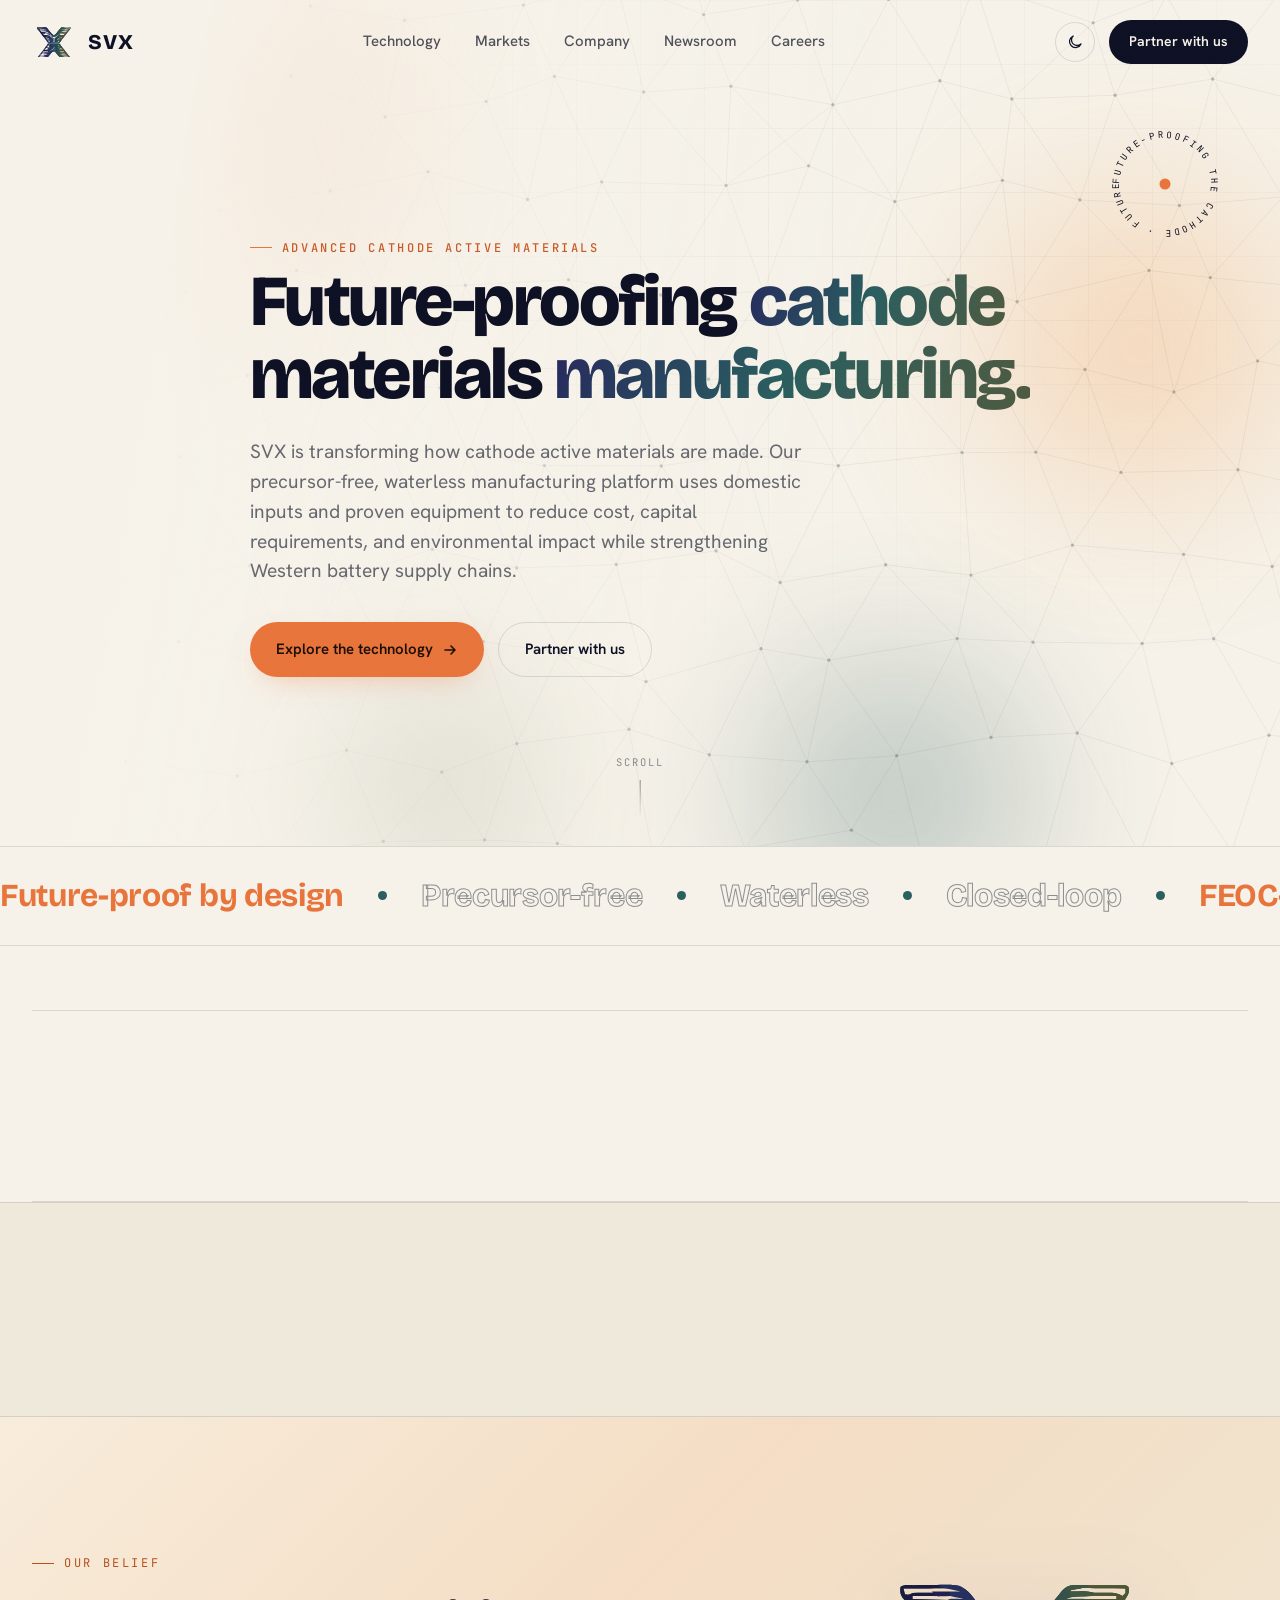
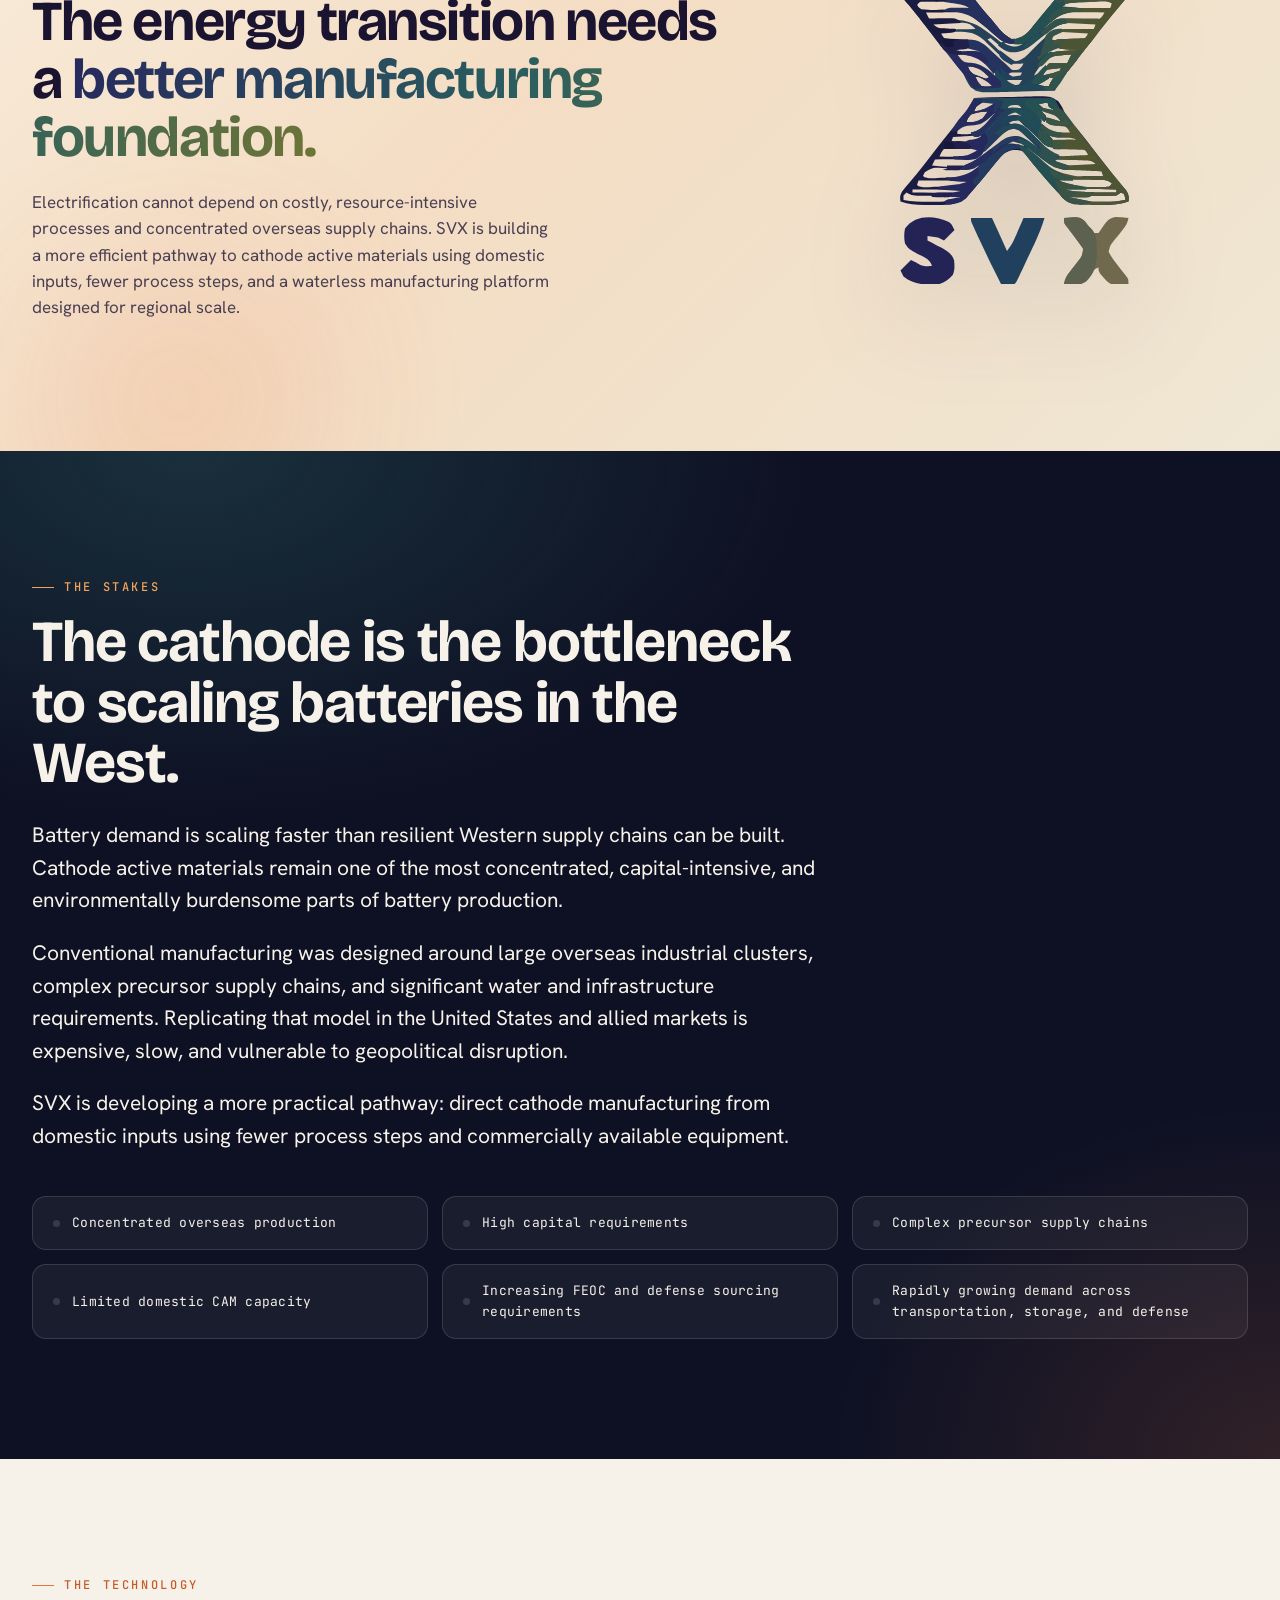
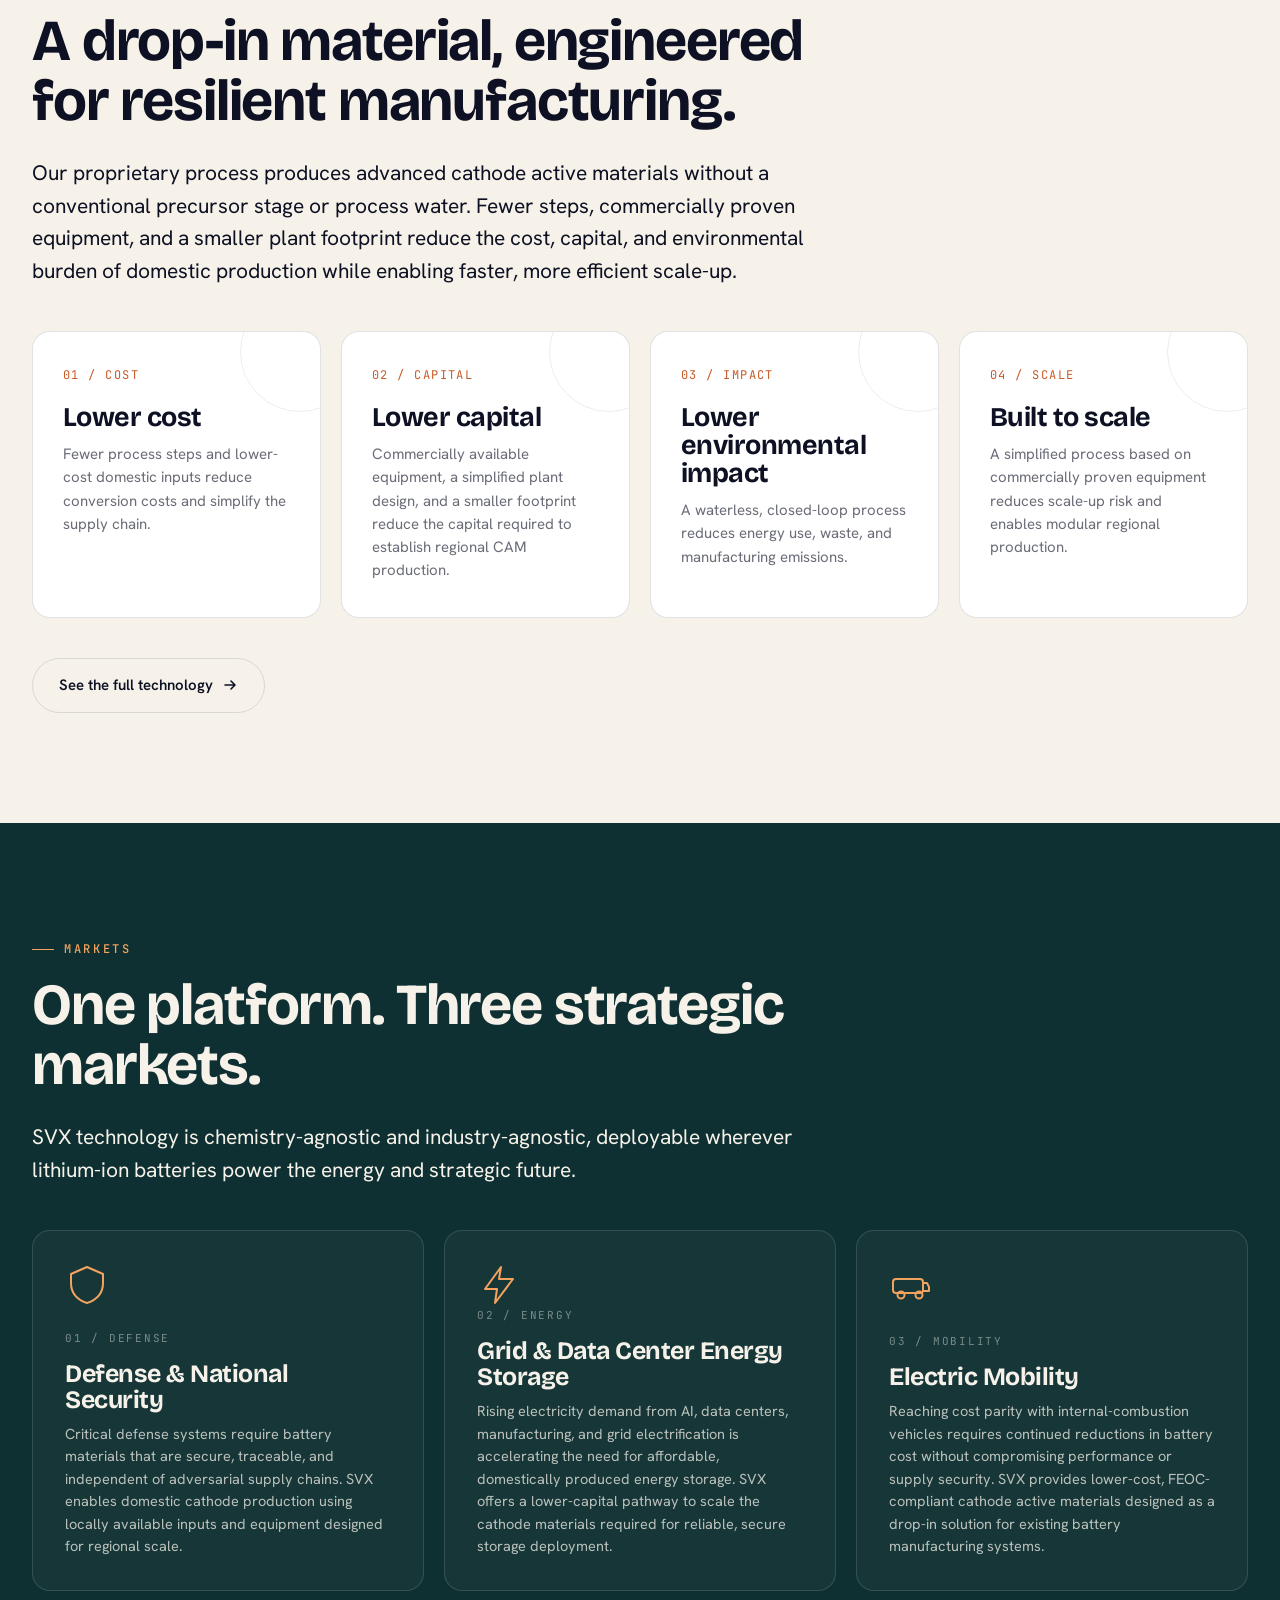
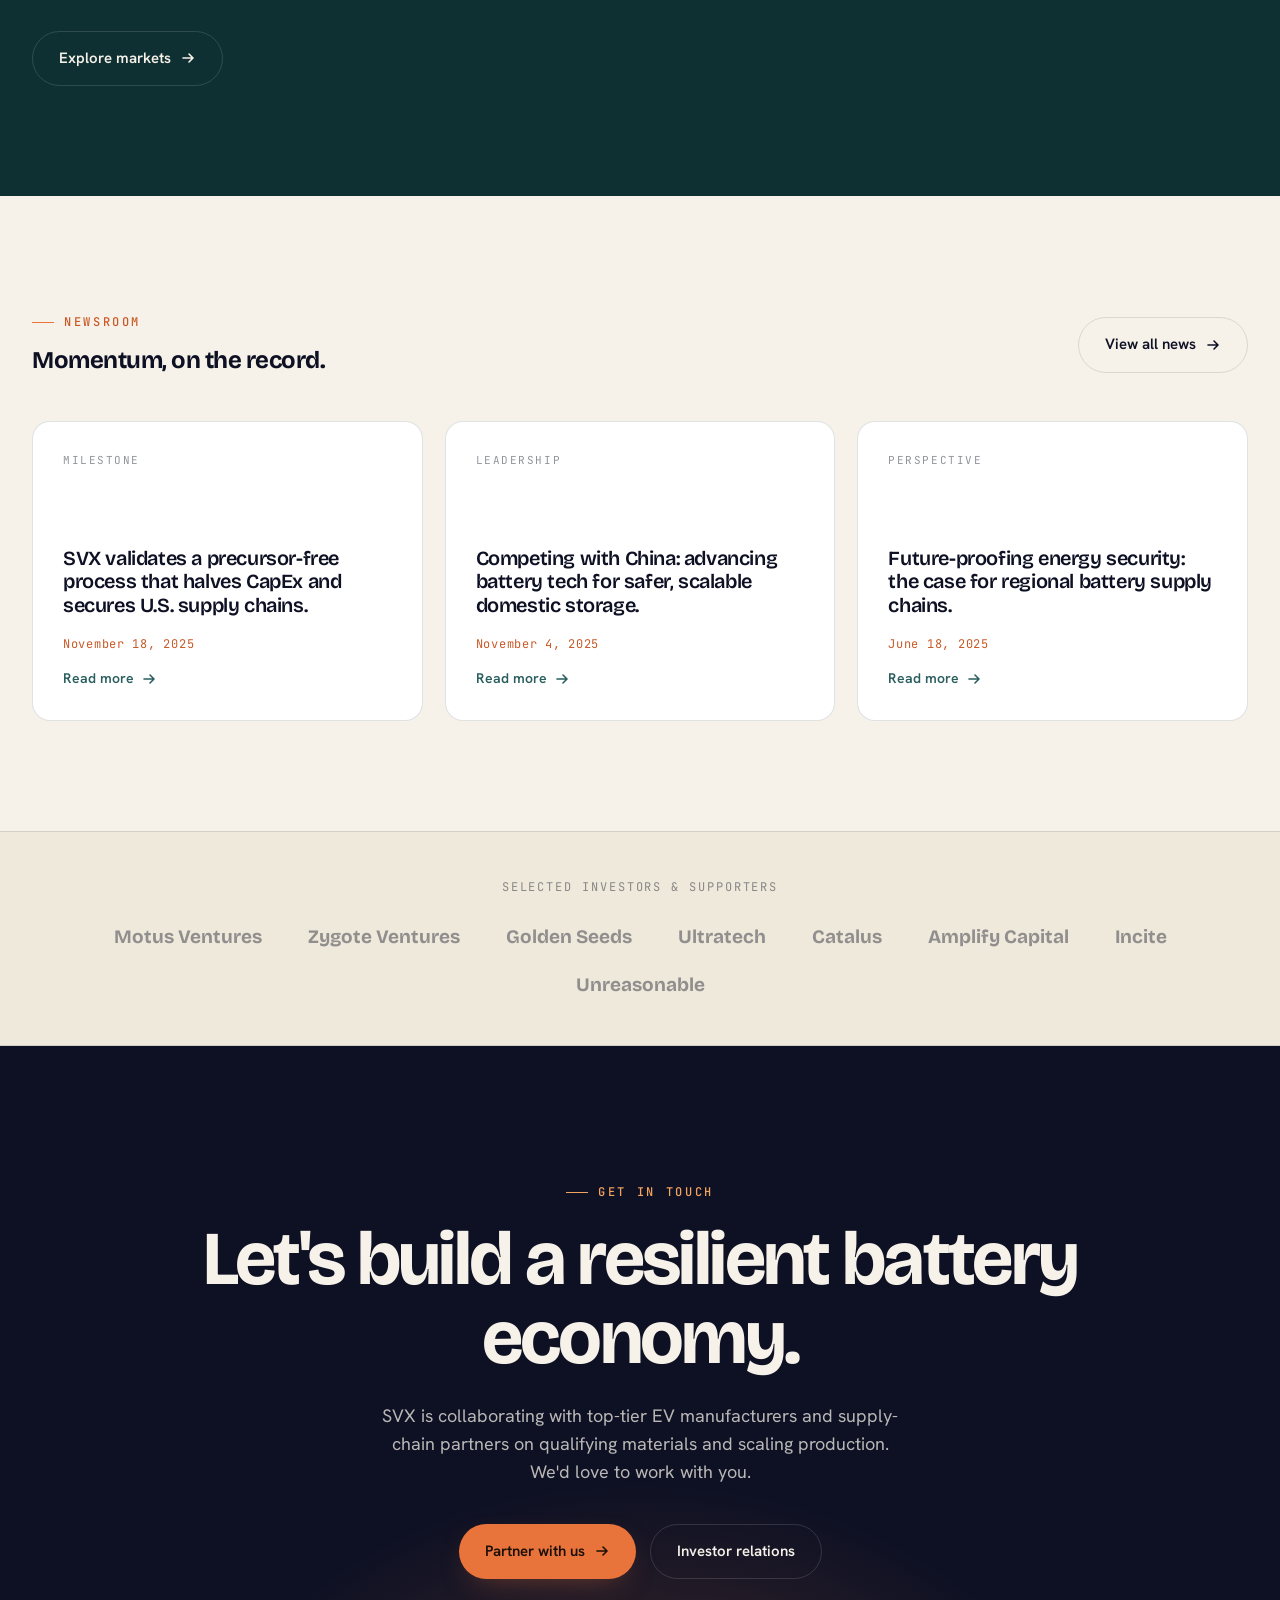
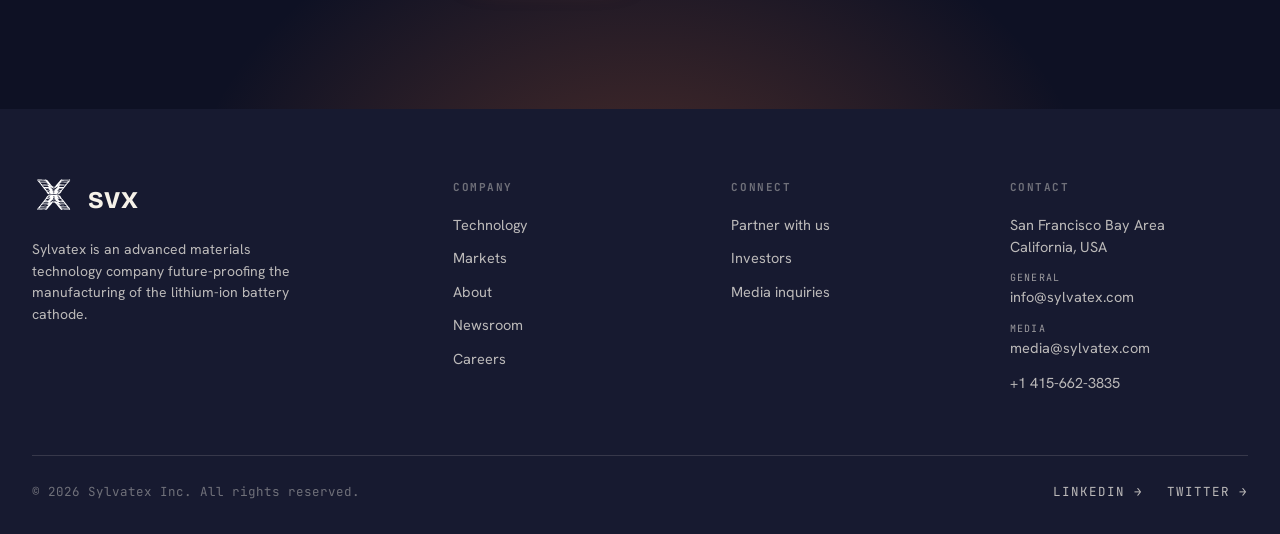
==== commit b4a044b2: "Living lattice background on Technology/Careers heroes; two-column capabilities list" ====
--- a/index.html
+++ b/index.html
@@ -28,7 +28,7 @@
 </nav>
 <section class="hero-cine grid-bg">
   <div class="mesh"><span class="blob a"></span><span class="blob b"></span><span class="blob c"></span><span class="blob d"></span></div>
-  <canvas id="field"></canvas>
+  <canvas id="field" class="field"></canvas>
   <svg class="hero-badge" viewBox="0 0 128 128" aria-hidden="true">
     <g class="spin"><path id="bp" d="M64,64 m-46,0 a46,46 0 1,1 92,0 a46,46 0 1,1 -92,0" fill="none"/>
     <text><textPath href="#bp" startOffset="0">FUTURE-PROOFING THE CATHODE · FUTURE-PROOFING THE CATHODE · </textPath></text></g>
--- a/assets/css/style.css
+++ b/assets/css/style.css
@@ -90,7 +90,7 @@
 .page-hero .lede{margin-top:24px; max-width:620px}
 
 /* ---------- STAT STRIP ---------- */
-.stat-strip{display:grid; grid-template-columns:repeat(4,1fr); margin-top:64px; border-top:1px solid var(--border); border-bottom:1px solid var(--border)}
+.stat-strip{display:grid; grid-template-columns:repeat(4,1fr); border-top:1px solid var(--border); border-bottom:1px solid var(--border)}
 .stat-strip .cell{padding:26px 24px 24px; border-right:1px solid var(--border-soft)}
 .stat-strip .cell:last-child{border-right:none}
 .stat-strip .num{font-family:"Bricolage Grotesque",sans-serif; font-weight:700; font-size:clamp(34px,4vw,46px); letter-spacing:-.03em; color:var(--text)}
@@ -405,13 +405,11 @@
 .split-head .eyebrow{margin-bottom:0}
 .split-head h2{font-size:clamp(34px,4.6vw,58px); font-weight:700; margin-top:16px; line-height:1.04; max-width:66%}
 .split-body{margin-top:26px; max-width:66%}
-.split-body p{font-size:18px; line-height:1.7; color:var(--text-dim); margin-bottom:16px}
+.split-body p{font-size:21px; line-height:1.55; color:var(--text); margin-bottom:20px}
 .split-body p:last-child{margin-bottom:0}
-.split-body .lead{font-size:21px; line-height:1.55; color:var(--text); margin-bottom:20px}
-.dark-sec .split-body p{color:var(--on-ink)}
-.dark-sec .split-body .lead{color:var(--on-ink-strong)}
+.dark-sec .split-body p{color:var(--on-ink-strong)}
 @media(max-width:1100px){.split-head h2,.split-body{max-width:80%}}
-@media(max-width:900px){.split-head{margin-bottom:34px} .split-head h2,.split-body{max-width:100%} .split-body .lead{font-size:18px}}
+@media(max-width:900px){.split-head{margin-bottom:34px} .split-head h2,.split-body{max-width:100%} .split-body p{font-size:18px}}
 /* the stakes supporting callout chips: full-width grid with a hover lift */
 .stakes-callouts{display:grid; grid-template-columns:repeat(3,1fr); gap:14px; margin:0}
 .stakes-callouts .callout{display:flex; align-items:center; font-family:"JetBrains Mono",monospace; font-size:13px; letter-spacing:.02em; color:var(--on-ink-strong); background:rgba(246,242,233,.05); border:1px solid var(--on-ink-line); border-radius:14px; padding:16px 20px; transition:transform .28s var(--ease), border-color .28s var(--ease), background .28s var(--ease), box-shadow .28s var(--ease)}
@@ -441,3 +439,21 @@
   .logos{gap:12px 22px}
   .logos span{font-size:15px}
 }
+
+/* ---------- Technology / Careers hero: living cathode lattice in the background ---------- */
+.page-hero.has-field{overflow:hidden}
+.page-hero .field{position:absolute; inset:0; width:100%; height:100%; z-index:1; opacity:.85}
+.page-hero.has-field::after{content:""; position:absolute; inset:0; z-index:1; pointer-events:none;
+  background:linear-gradient(100deg,var(--bg) 22%,rgba(0,0,0,0) 72%)}
+.page-hero.has-field .wrap{position:relative; z-index:2}
+.page-hero.has-field h1{max-width:min(760px,92%); font-size:clamp(32px,4vw,52px); line-height:1.06}
+.page-hero.has-field .lede{max-width:540px}
+@media(max-width:640px){ .page-hero.has-field::after{background:linear-gradient(180deg,var(--bg) 55%,rgba(0,0,0,0) 100%)} }
+
+/* ---------- Capabilities: aligned two-column index list ---------- */
+.caps{display:grid; grid-template-columns:1fr 1fr; column-gap:60px; border-top:1px solid var(--border)}
+.cap{display:grid; grid-template-columns:auto 1fr; gap:18px; padding:22px 2px; border-bottom:1px solid var(--border-soft)}
+.cap-n{font-family:"JetBrains Mono",monospace; font-size:12px; color:var(--teal); letter-spacing:.08em; padding-top:4px}
+.cap h4{font-size:17px; font-weight:600; font-family:"Hanken Grotesk",sans-serif; letter-spacing:-.01em; margin-bottom:5px}
+.cap p{font-size:13.5px; line-height:1.55; color:var(--text-dim)}
+@media(max-width:760px){ .caps{grid-template-columns:1fr; border-top:none} }
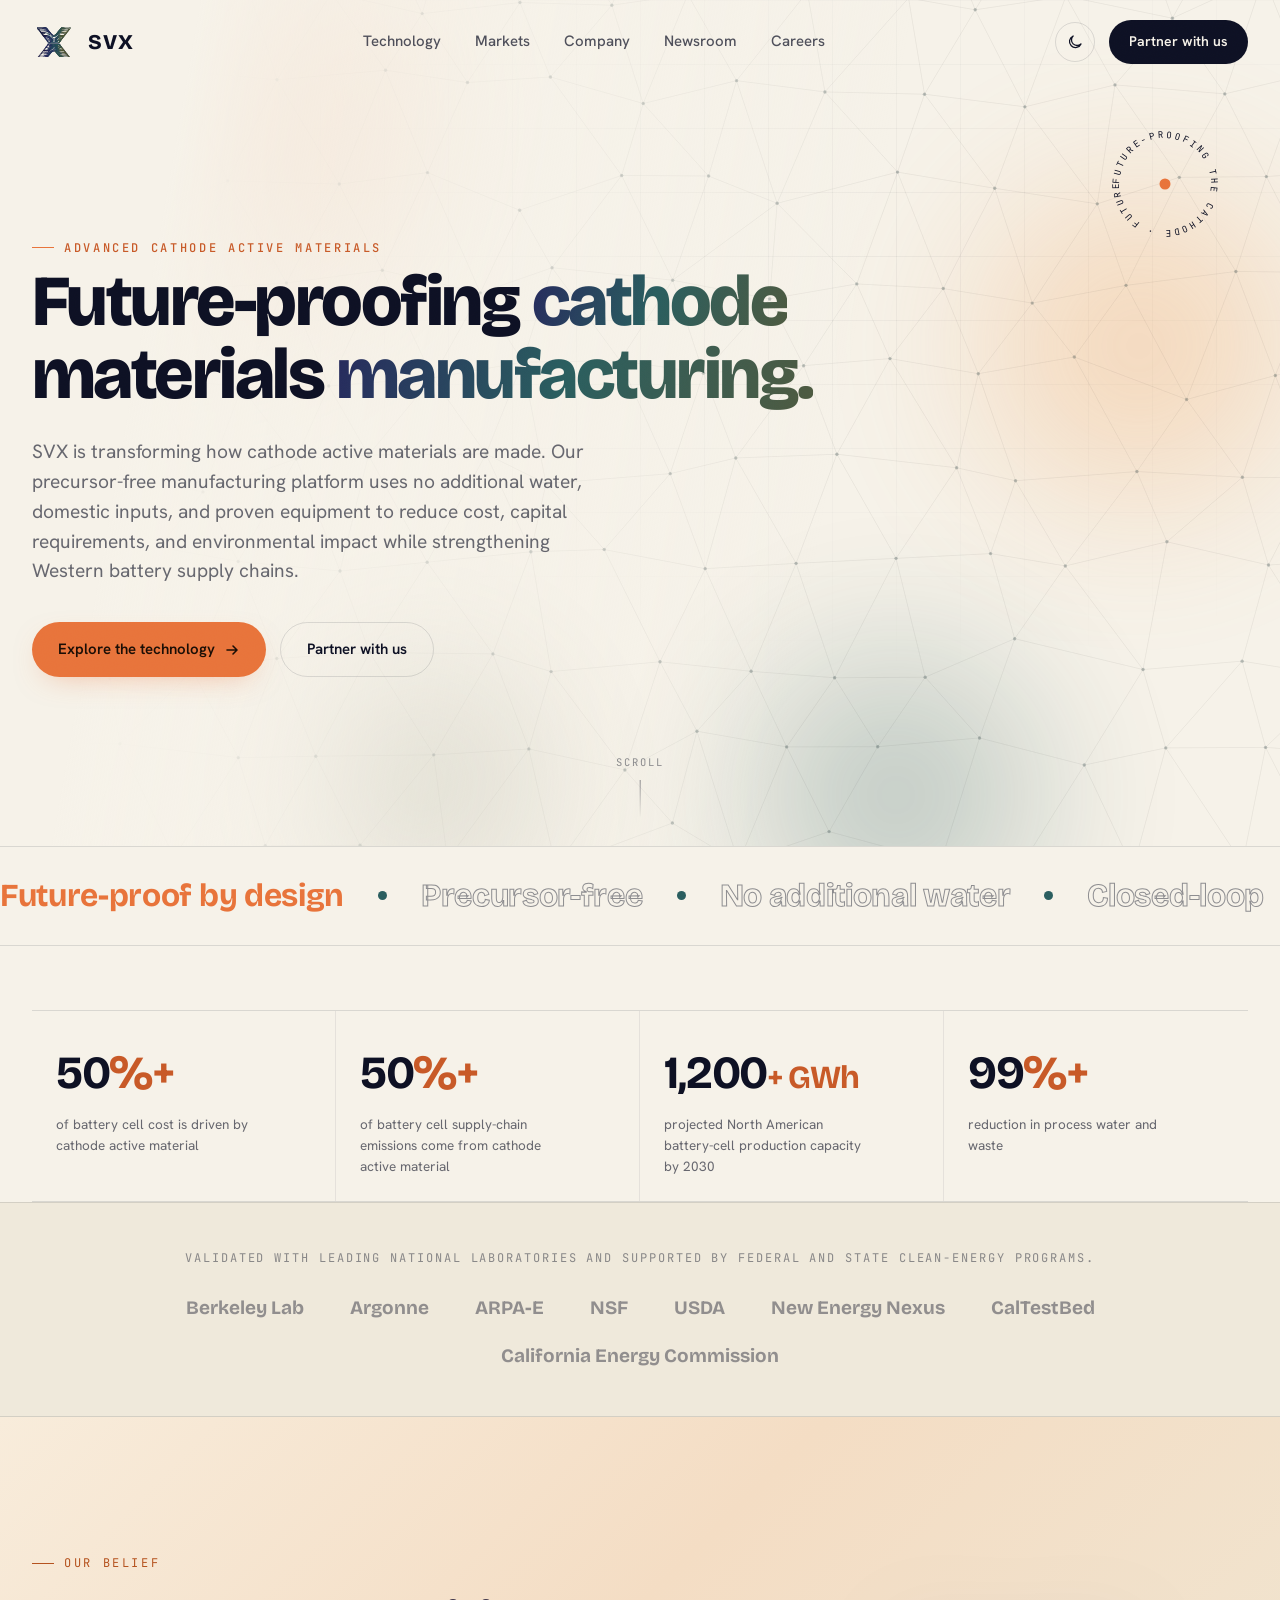
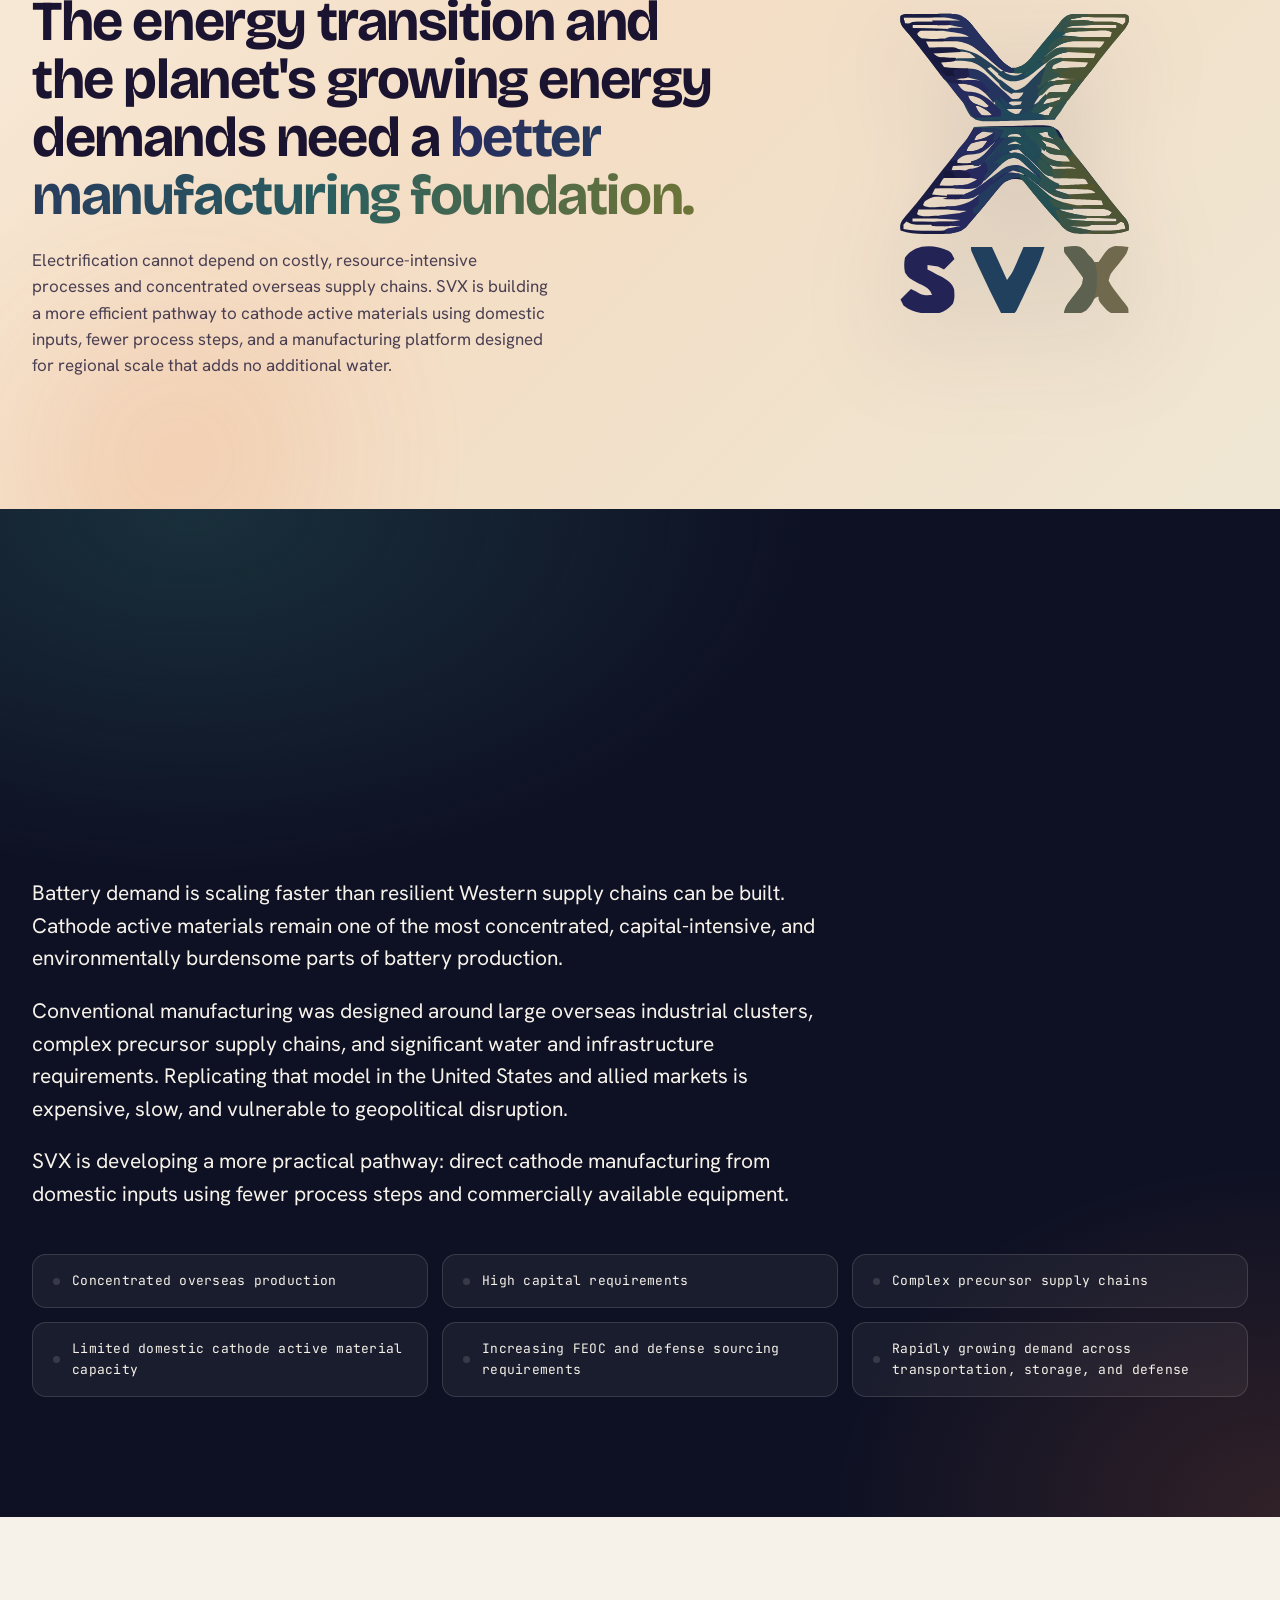
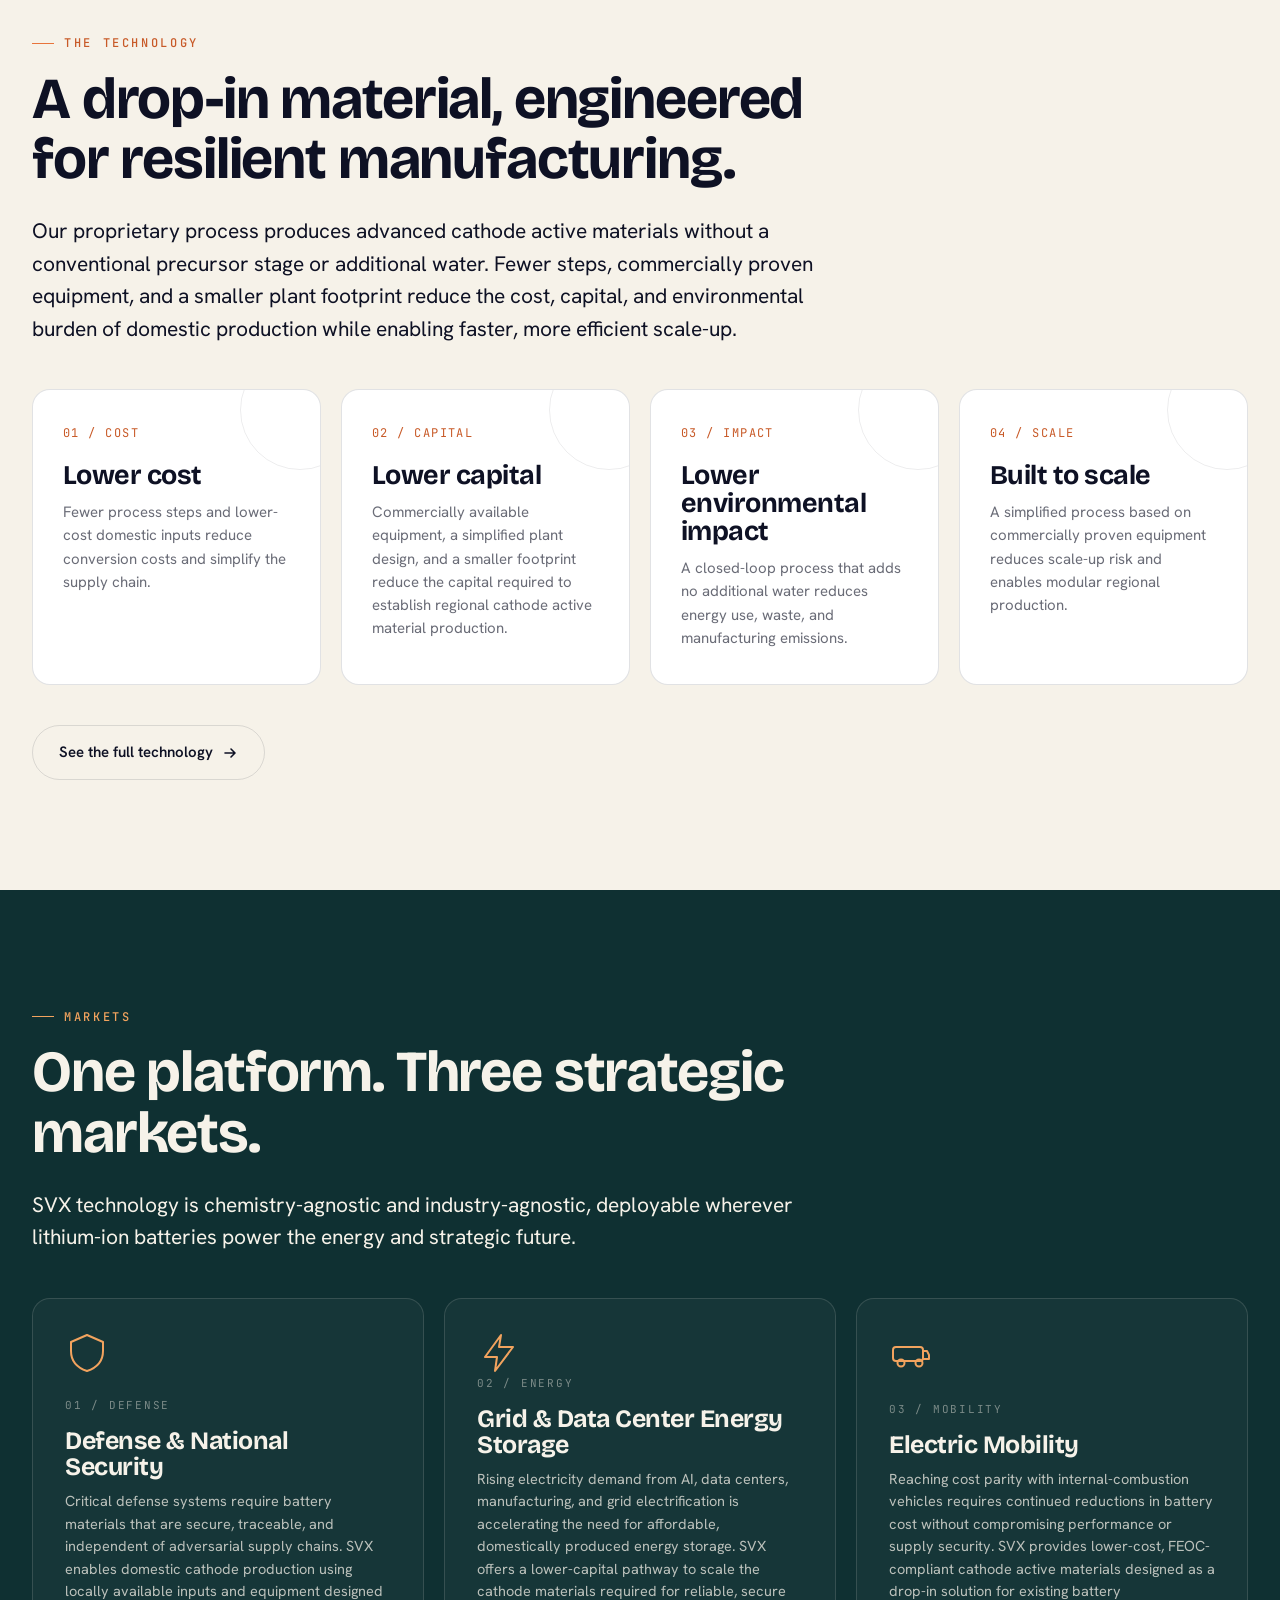
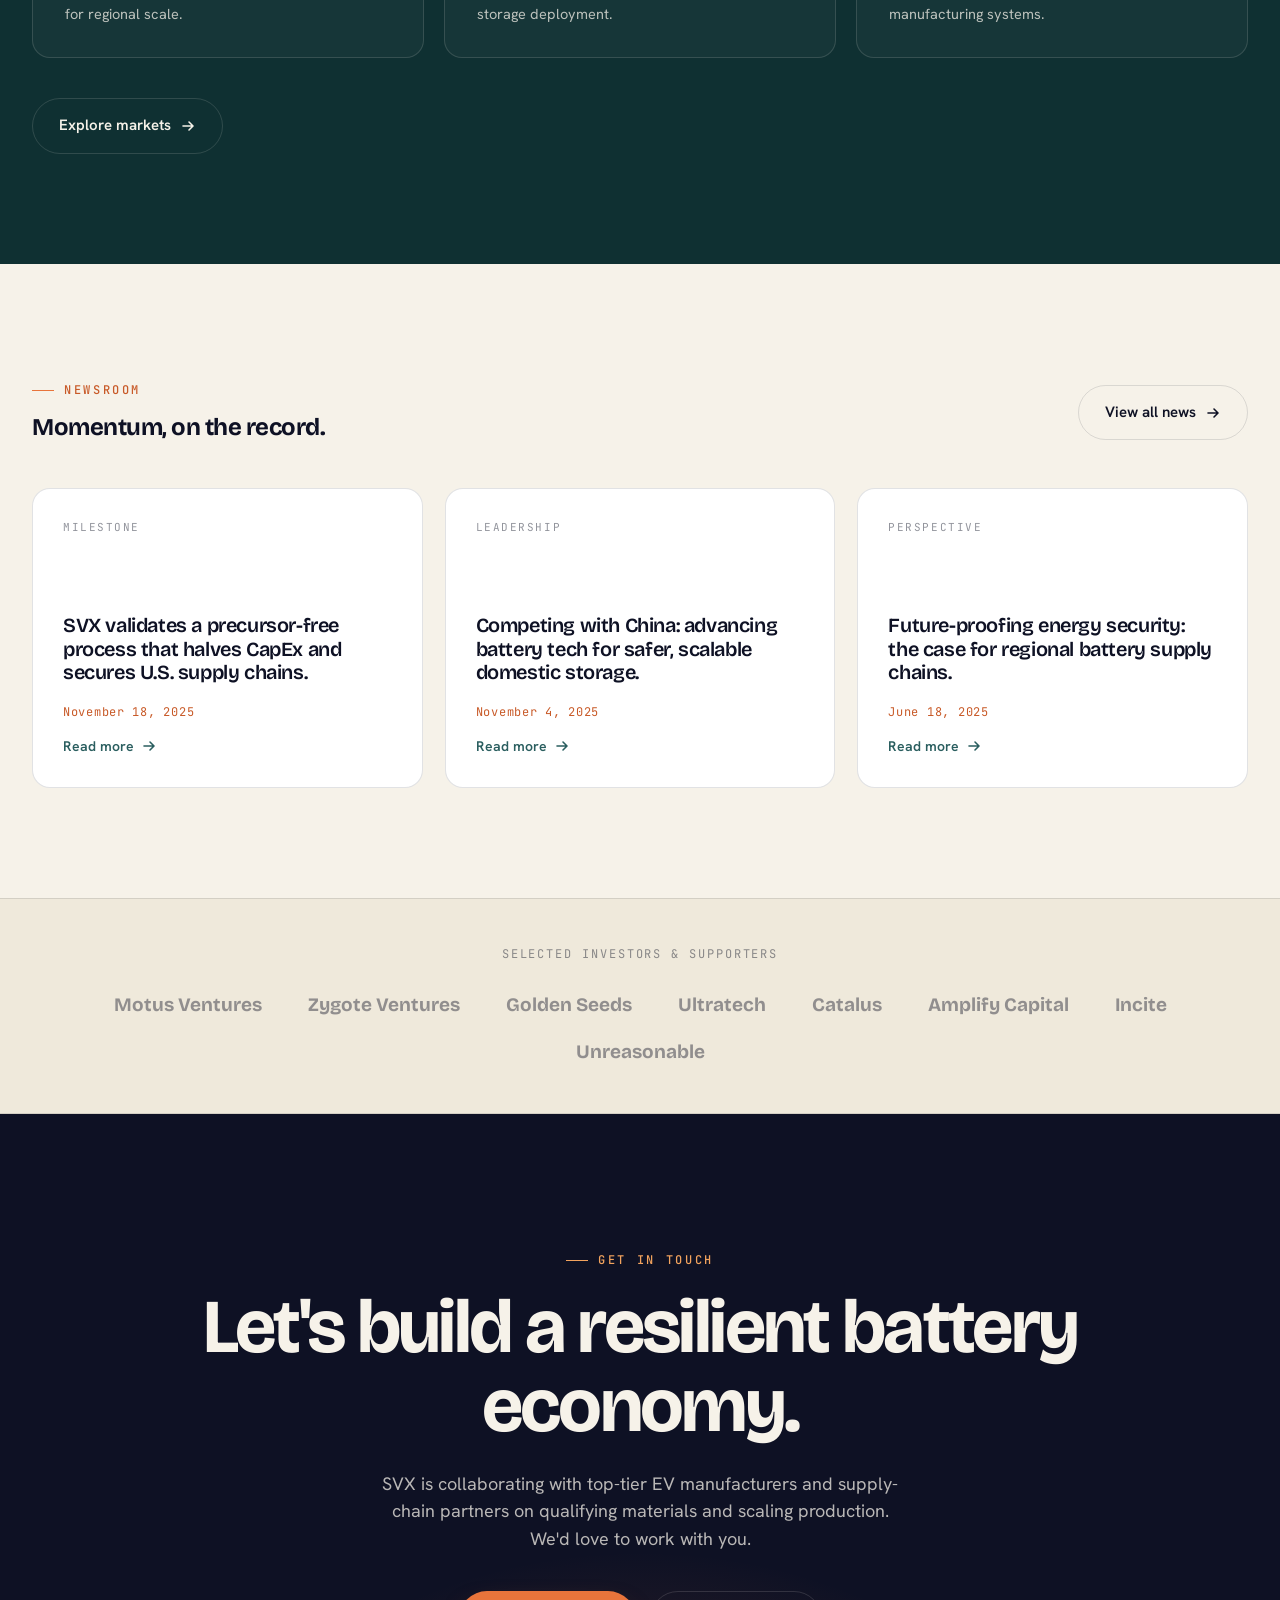
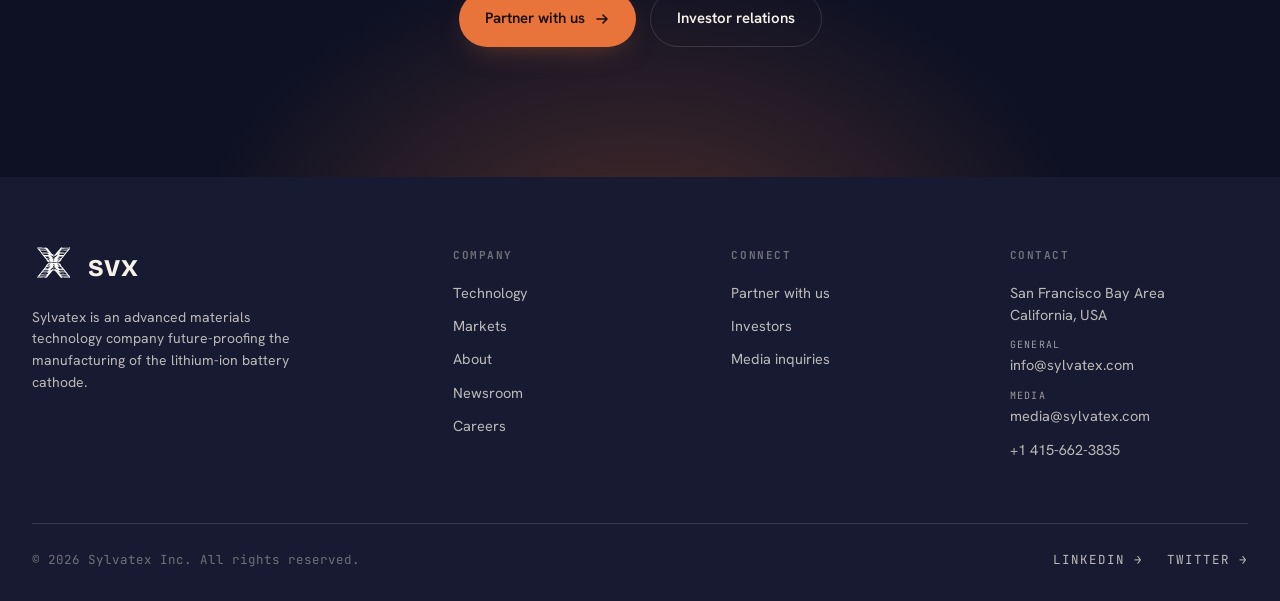
==== commit 3ec680cf: "Executive copy revisions + approximate dial percentages Replace "waterless" with "no additional wate" ====
--- a/index.html
+++ b/index.html
@@ -4,7 +4,7 @@
 <meta charset="utf-8">
 <meta name="viewport" content="width=device-width, initial-scale=1">
 <title>Future-proofing the cathode — Sylvatex (SVX)</title>
-<meta name="description" content="SVX produces drop-in cathode active material through a precursor-free, waterless process. Lower cost, lower capital, lower carbon.">
+<meta name="description" content="SVX produces drop-in cathode active material through a precursor-free process that uses no additional water. Lower cost, lower capital, lower carbon.">
 <script>(function(){try{var t=localStorage.getItem('svx-theme')||(matchMedia('(prefers-color-scheme: dark)').matches?'dark':'light');document.documentElement.setAttribute('data-theme',t);}catch(e){document.documentElement.setAttribute('data-theme','light');}})();</script>
 <link rel="preconnect" href="https://fonts.googleapis.com"><link rel="preconnect" href="https://fonts.gstatic.com" crossorigin>
 <link href="https://fonts.googleapis.com/css2?family=Bricolage+Grotesque:opsz,wght@12..96,500;12..96,600;12..96,700;12..96,800&family=Hanken+Grotesk:wght@400;500;600;700&family=JetBrains+Mono:wght@400;500;600&display=swap" rel="stylesheet">
@@ -38,7 +38,7 @@
     <div class="hero-inner">
       <div class="kicker-line reveal"><span class="eyebrow">Advanced Cathode Active Materials</span></div>
       <h1><span class="ln">Future-proofing <span class="accent">cathode</span></span><span class="ln">materials <span class="accent">manufacturing.</span></span></h1>
-      <p class="lede reveal d2">SVX is transforming how cathode active materials are made. Our precursor-free, waterless manufacturing platform uses domestic inputs and proven equipment to reduce cost, capital requirements, and environmental impact while strengthening Western battery supply chains.</p>
+      <p class="lede reveal d2">SVX is transforming how cathode active materials are made. Our precursor-free manufacturing platform uses no additional water, domestic inputs, and proven equipment to reduce cost, capital requirements, and environmental impact while strengthening Western battery supply chains.</p>
       <div class="hero-cta reveal d3">
         <a href="technology.html" class="btn btn-primary">Explore the technology <svg width="16" height="16" viewBox="0 0 16 16" fill="none"><path d="M3 8h9M9 4l4 4-4 4" stroke="currentColor" stroke-width="1.6" stroke-linecap="round" stroke-linejoin="round"/></svg></a>
         <a href="contact.html" class="btn btn-ghost">Partner with us</a>
@@ -49,8 +49,8 @@
 </section>
 
 <div class="marquee" aria-hidden="true"><div class="marquee-track">
-  <span class="fill">Future-proof by design</span><span class="dot"></span><span>Precursor-free</span><span class="dot"></span><span>Waterless</span><span class="dot"></span><span>Closed-loop</span><span class="dot"></span><span class="fill">FEOC-compliant</span><span class="dot"></span><span>Lower cost</span><span class="dot"></span><span>Lower capital</span><span class="dot"></span><span>Lower carbon</span><span class="dot"></span><span>Domestic inputs</span><span class="dot"></span>
-  <span class="fill">Future-proof by design</span><span class="dot"></span><span>Precursor-free</span><span class="dot"></span><span>Waterless</span><span class="dot"></span><span>Closed-loop</span><span class="dot"></span><span class="fill">FEOC-compliant</span><span class="dot"></span><span>Lower cost</span><span class="dot"></span><span>Lower capital</span><span class="dot"></span><span>Lower carbon</span><span class="dot"></span><span>Domestic inputs</span><span class="dot"></span>
+  <span class="fill">Future-proof by design</span><span class="dot"></span><span>Precursor-free</span><span class="dot"></span><span>No additional water</span><span class="dot"></span><span>Closed-loop</span><span class="dot"></span><span class="fill">FEOC-compliant</span><span class="dot"></span><span>Lower cost</span><span class="dot"></span><span>Lower capital</span><span class="dot"></span><span>Lower carbon</span><span class="dot"></span><span>Domestic inputs</span><span class="dot"></span>
+  <span class="fill">Future-proof by design</span><span class="dot"></span><span>Precursor-free</span><span class="dot"></span><span>No additional water</span><span class="dot"></span><span>Closed-loop</span><span class="dot"></span><span class="fill">FEOC-compliant</span><span class="dot"></span><span>Lower cost</span><span class="dot"></span><span>Lower capital</span><span class="dot"></span><span>Lower carbon</span><span class="dot"></span><span>Domestic inputs</span><span class="dot"></span>
 </div></div>
 
 <section class="sec" style="padding:64px 0 0">
@@ -74,8 +74,8 @@
   <div class="wrap"><div class="interlude-grid">
     <div class="reveal">
       <span class="ey">Our belief</span>
-      <h2 class="statement">The energy transition needs a <em>better manufacturing foundation.</em></h2>
-      <p>Electrification cannot depend on costly, resource-intensive processes and concentrated overseas supply chains. SVX is building a more efficient pathway to cathode active materials using domestic inputs, fewer process steps, and a waterless manufacturing platform designed for regional scale.</p>
+      <h2 class="statement">The energy transition and the planet's growing energy demands need a <em>better manufacturing foundation.</em></h2>
+      <p>Electrification cannot depend on costly, resource-intensive processes and concentrated overseas supply chains. SVX is building a more efficient pathway to cathode active materials using domestic inputs, fewer process steps, and a manufacturing platform designed for regional scale that adds no additional water.</p>
     </div>
     <div class="logo-feature reveal d1"><img src="assets/img/svx-logo-color.svg" alt="Sylvatex (SVX)"></div>
   </div></div>
@@ -94,7 +94,7 @@
         <p>SVX is developing a more practical pathway: direct cathode manufacturing from domestic inputs using fewer process steps and commercially available equipment.</p>
       </div>
     </div>
-    <div class="stakes-callouts reveal d3"><span class="callout">Concentrated overseas production</span><span class="callout">High capital requirements</span><span class="callout">Complex precursor supply chains</span><span class="callout">Limited domestic CAM capacity</span><span class="callout">Increasing FEOC and defense sourcing requirements</span><span class="callout">Rapidly growing demand across transportation, storage, and defense</span></div>
+    <div class="stakes-callouts reveal d3"><span class="callout">Concentrated overseas production</span><span class="callout">High capital requirements</span><span class="callout">Complex precursor supply chains</span><span class="callout">Limited domestic cathode active material capacity</span><span class="callout">Increasing FEOC and defense sourcing requirements</span><span class="callout">Rapidly growing demand across transportation, storage, and defense</span></div>
   </div>
 </section>
 
@@ -106,13 +106,13 @@
         <h2 class="reveal d1">A drop-in material, engineered for resilient manufacturing.</h2>
       </div>
       <div class="split-body reveal d2">
-        <p class="lead">Our proprietary process produces advanced cathode active materials without a conventional precursor stage or process water. Fewer steps, commercially proven equipment, and a smaller plant footprint reduce the cost, capital, and environmental burden of domestic production while enabling faster, more efficient scale-up.</p>
+        <p class="lead">Our proprietary process produces advanced cathode active materials without a conventional precursor stage or additional water. Fewer steps, commercially proven equipment, and a smaller plant footprint reduce the cost, capital, and environmental burden of domestic production while enabling faster, more efficient scale-up.</p>
       </div>
     </div>
     <div class="pillars">
       <div class="pillar reveal"><div class="ring"></div><div class="pn">01 / COST</div><h3>Lower cost</h3><p>Fewer process steps and lower-cost domestic inputs reduce conversion costs and simplify the supply chain.</p></div>
-      <div class="pillar reveal d1"><div class="ring"></div><div class="pn">02 / CAPITAL</div><h3>Lower capital</h3><p>Commercially available equipment, a simplified plant design, and a smaller footprint reduce the capital required to establish regional CAM production.</p></div>
-      <div class="pillar reveal d2"><div class="ring"></div><div class="pn">03 / IMPACT</div><h3>Lower environmental impact</h3><p>A waterless, closed-loop process reduces energy use, waste, and manufacturing emissions.</p></div>
+      <div class="pillar reveal d1"><div class="ring"></div><div class="pn">02 / CAPITAL</div><h3>Lower capital</h3><p>Commercially available equipment, a simplified plant design, and a smaller footprint reduce the capital required to establish regional cathode active material production.</p></div>
+      <div class="pillar reveal d2"><div class="ring"></div><div class="pn">03 / IMPACT</div><h3>Lower environmental impact</h3><p>A closed-loop process that adds no additional water reduces energy use, waste, and manufacturing emissions.</p></div>
       <div class="pillar reveal d3"><div class="ring"></div><div class="pn">04 / SCALE</div><h3>Built to scale</h3><p>A simplified process based on commercially proven equipment reduces scale-up risk and enables modular regional production.</p></div>
     </div>
     <div style="margin-top:40px"><a href="technology.html" class="btn btn-ghost reveal">See the full technology <svg width="16" height="16" viewBox="0 0 16 16" fill="none"><path d="M3 8h9M9 4l4 4-4 4" stroke="currentColor" stroke-width="1.6" stroke-linecap="round" stroke-linejoin="round"/></svg></a></div>
--- a/assets/css/style.css
+++ b/assets/css/style.css
@@ -337,7 +337,7 @@
 .hero-cine .mesh{z-index:0}
 .hero-cine::after{content:""; position:absolute; inset:0; z-index:1; pointer-events:none;
   background:linear-gradient(100deg,var(--bg) 14%,rgba(0,0,0,0) 64%)}
-.hero-cine .wrap{position:relative; z-index:3}
+.hero-cine .wrap{position:relative; z-index:3; width:100%}
 .hero-inner{max-width:660px}
 .hero-cine h1{font-size:clamp(50px,7.4vw,104px); font-weight:800; letter-spacing:-.04em; line-height:.98}
 .hero-cine h1 .ln{display:block; opacity:0; transform:translateY(22px); filter:blur(10px); animation:rise 1s var(--ease) forwards}
@@ -446,7 +446,7 @@
 .page-hero.has-field::after{content:""; position:absolute; inset:0; z-index:1; pointer-events:none;
   background:linear-gradient(100deg,var(--bg) 22%,rgba(0,0,0,0) 72%)}
 .page-hero.has-field .wrap{position:relative; z-index:2}
-.page-hero.has-field h1{max-width:min(760px,92%); font-size:clamp(32px,4vw,52px); line-height:1.06}
+.page-hero.has-field h1{max-width:32ch; font-size:clamp(34px,4.2vw,58px); line-height:1.05}
 .page-hero.has-field .lede{max-width:540px}
 @media(max-width:640px){ .page-hero.has-field::after{background:linear-gradient(180deg,var(--bg) 55%,rgba(0,0,0,0) 100%)} }
 
@@ -457,3 +457,25 @@
 .cap h4{font-size:17px; font-weight:600; font-family:"Hanken Grotesk",sans-serif; letter-spacing:-.01em; margin-bottom:5px}
 .cap p{font-size:13.5px; line-height:1.55; color:var(--text-dim)}
 @media(max-width:760px){ .caps{grid-template-columns:1fr; border-top:none} }
+
+/* ---------- Battery cost / carbon half-dials (Technology "Why the cathode") ---------- */
+.dial-wrap-outer{position:relative}
+.dial-grid{display:grid; grid-template-columns:1fr 1fr; gap:30px}
+.dialwrap{background:rgba(246,242,233,.03); border:1px solid var(--on-ink-line); border-radius:22px; padding:26px 22px 22px; backdrop-filter:blur(4px); text-align:center}
+.dial-title{display:inline-block; background:var(--teal-900); color:var(--on-ink-strong); font-family:"Bricolage Grotesque",sans-serif; font-weight:800; font-size:12px; text-transform:uppercase; letter-spacing:.02em; padding:7px 12px; border-radius:5px}
+.dial-svg{margin:6px auto 0; max-width:330px; opacity:0; transform:translateY(10px); transition:opacity .7s var(--ease), transform .7s var(--ease)}
+.dialwrap.in .dial-svg{opacity:1; transform:none}
+.dial-svg svg{width:100%; height:auto; display:block; overflow:visible}
+.arc-seg{fill:none; stroke-width:32; cursor:pointer; transition:stroke-width .25s var(--ease), opacity .25s var(--ease)}
+.arc-seg.dimmed,.arc-svx.dimmed{opacity:.34}
+.arc-seg.hot{stroke-width:38}
+.arc-svx{fill:none; stroke:#FFC24B; stroke-width:32; cursor:pointer; filter:drop-shadow(0 0 6px rgba(255,194,75,.75))}
+.d-big{font-family:"Bricolage Grotesque",sans-serif; font-weight:800; font-size:40px; fill:var(--on-ink-strong)}
+.d-sm{font-family:"Hanken Grotesk",sans-serif; font-size:12px; fill:var(--on-ink)}
+.dl-cat{font-family:"Hanken Grotesk",sans-serif; font-size:11px; fill:var(--on-ink)}
+.dl-num{font-family:"Bricolage Grotesque",sans-serif; font-weight:800; font-size:15px; fill:var(--on-ink-strong)}
+.dial-legend{display:flex; justify-content:center; flex-wrap:wrap; gap:8px 16px; margin-top:6px}
+.dl-item{display:flex; align-items:center; gap:7px; font-size:12px; color:var(--on-ink)}
+.dl-sw{width:11px; height:11px; border-radius:3px; flex:none}
+@media(max-width:760px){.dial-grid{grid-template-columns:1fr; gap:20px}}
+@media(prefers-reduced-motion:reduce){.dial-svg{opacity:1; transform:none; transition:none}}
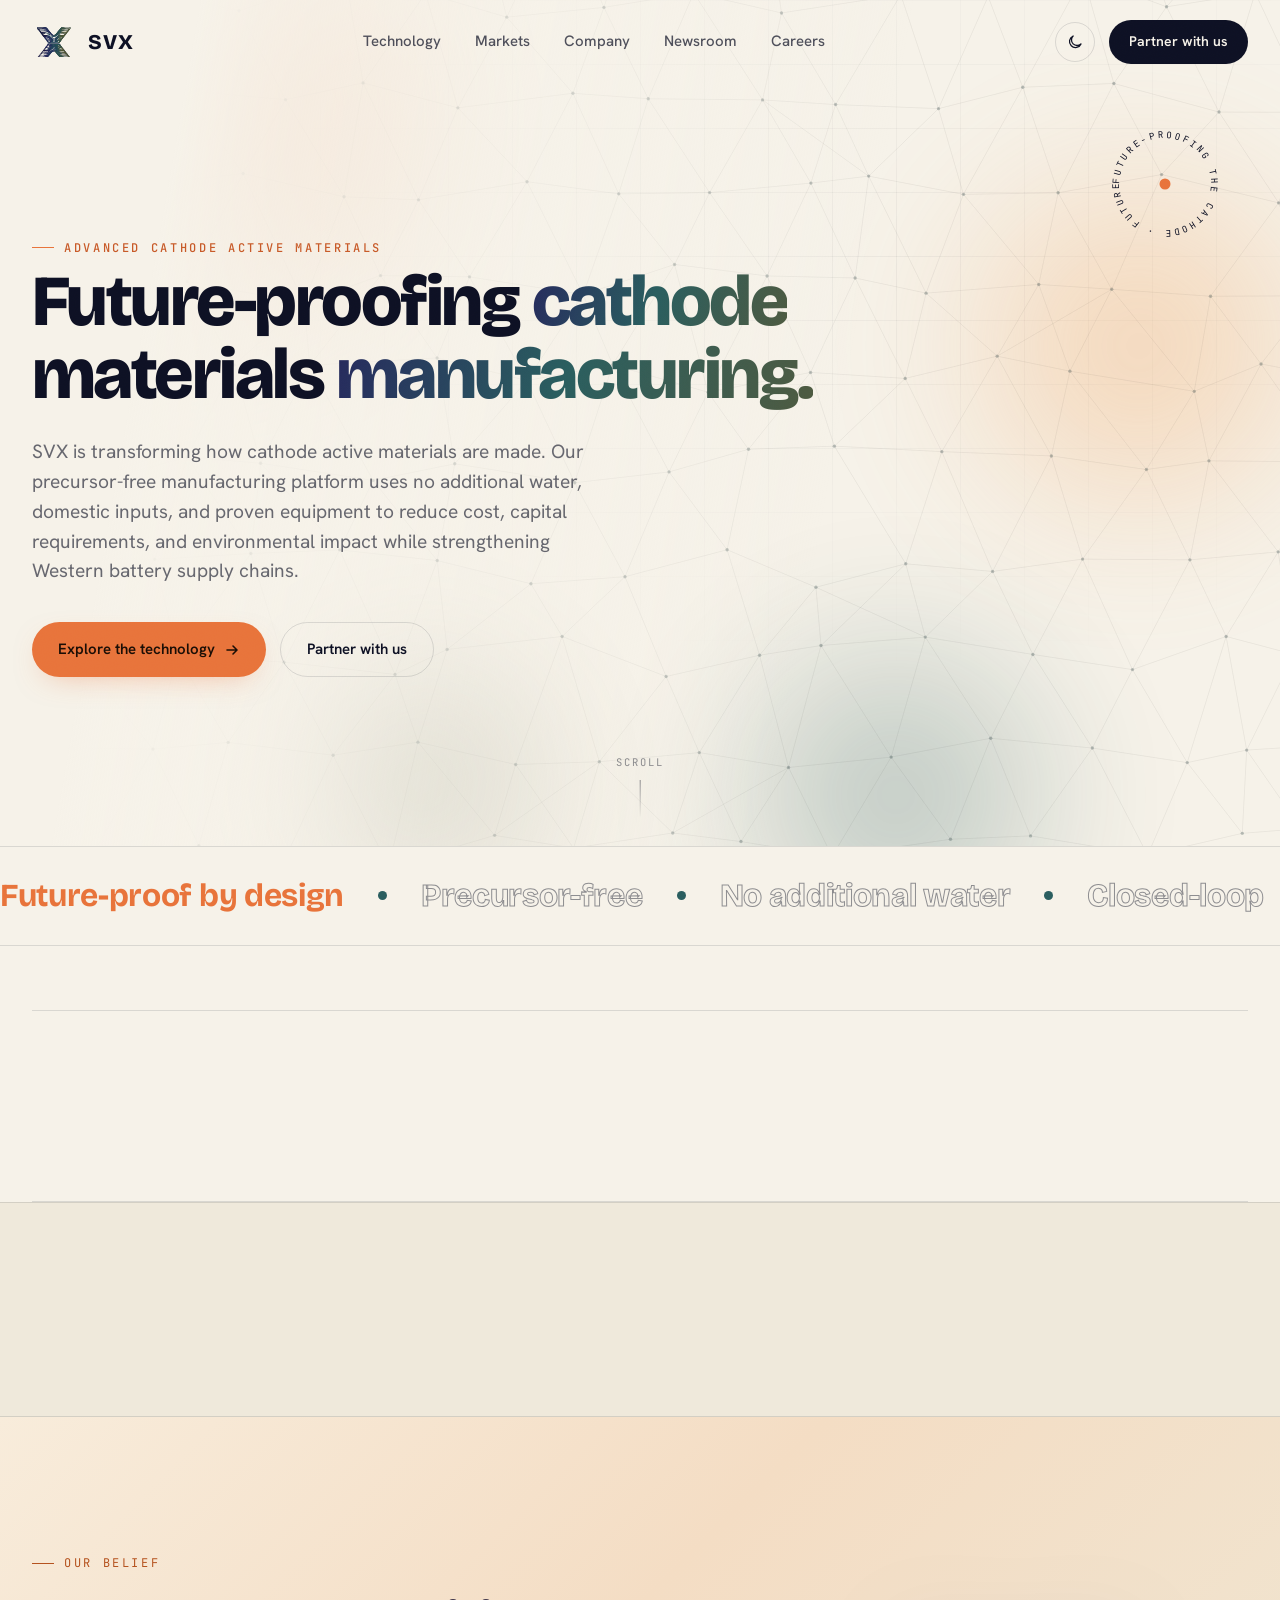
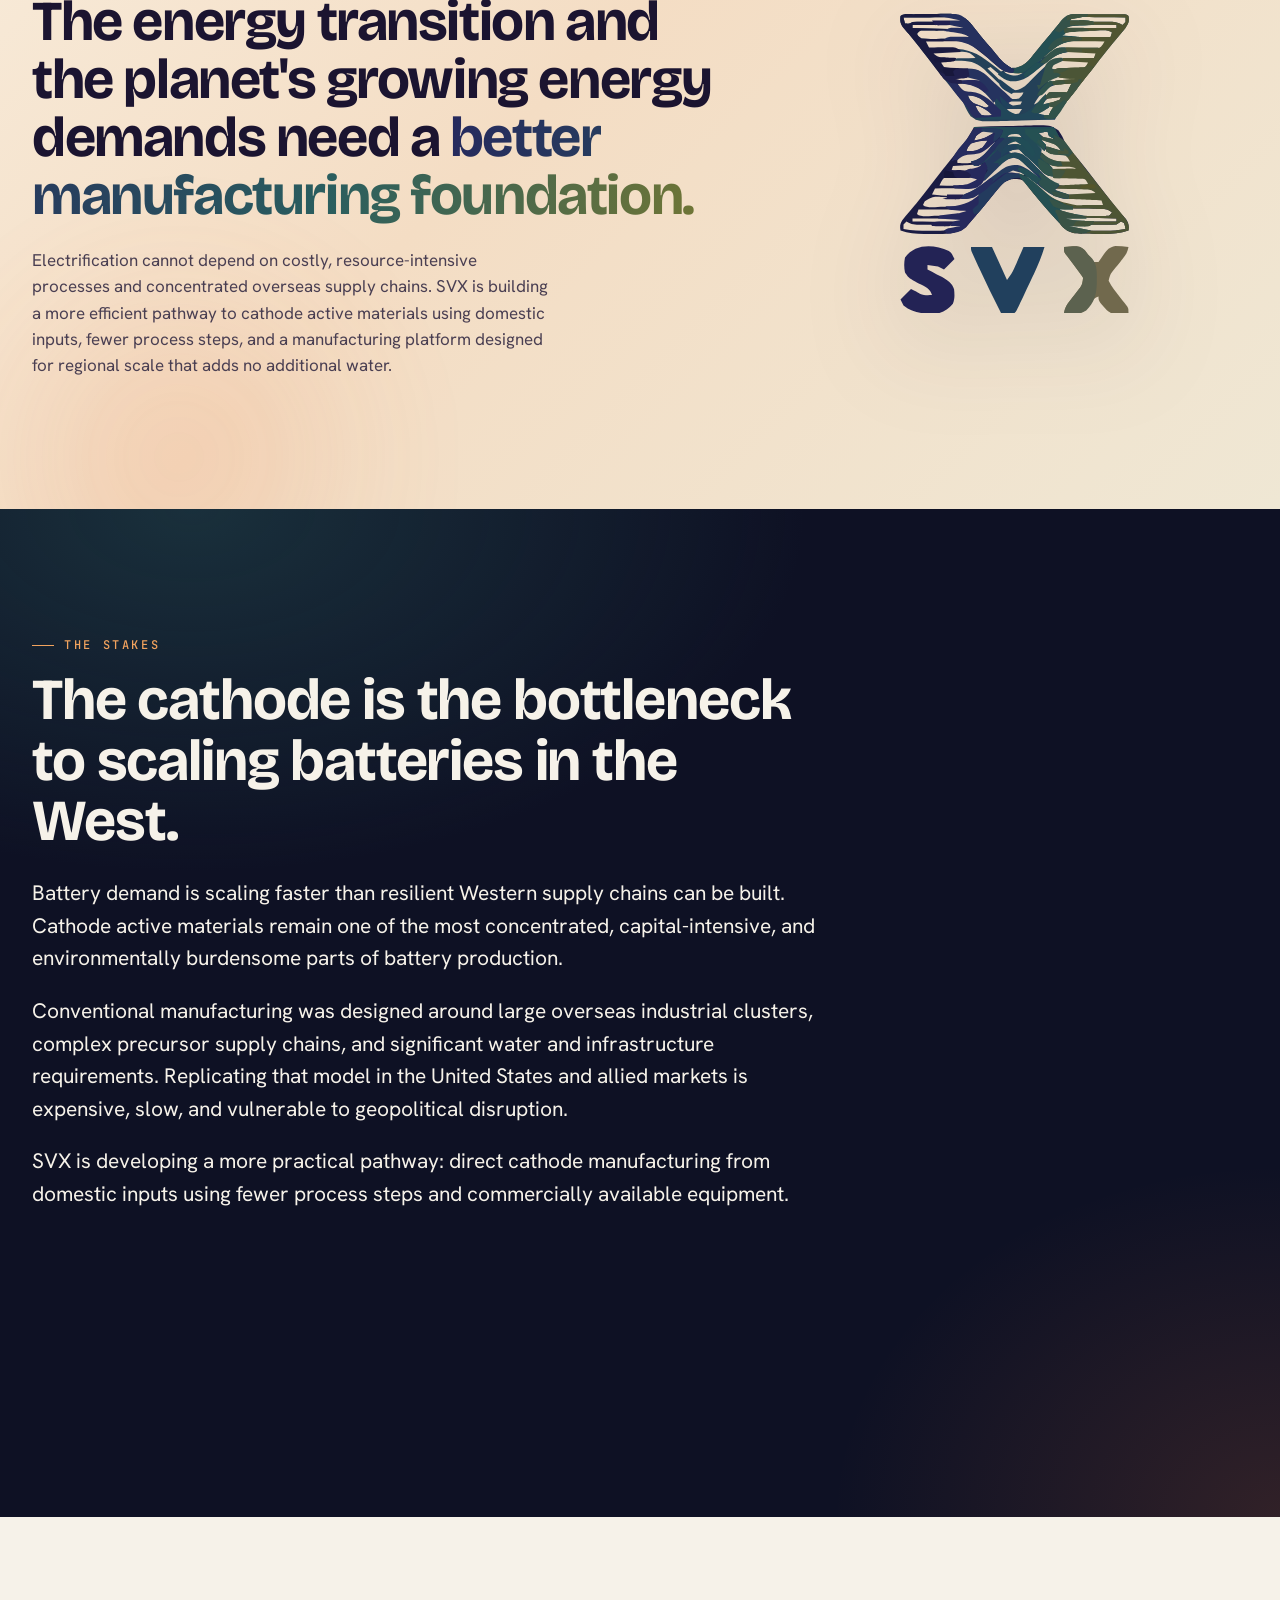
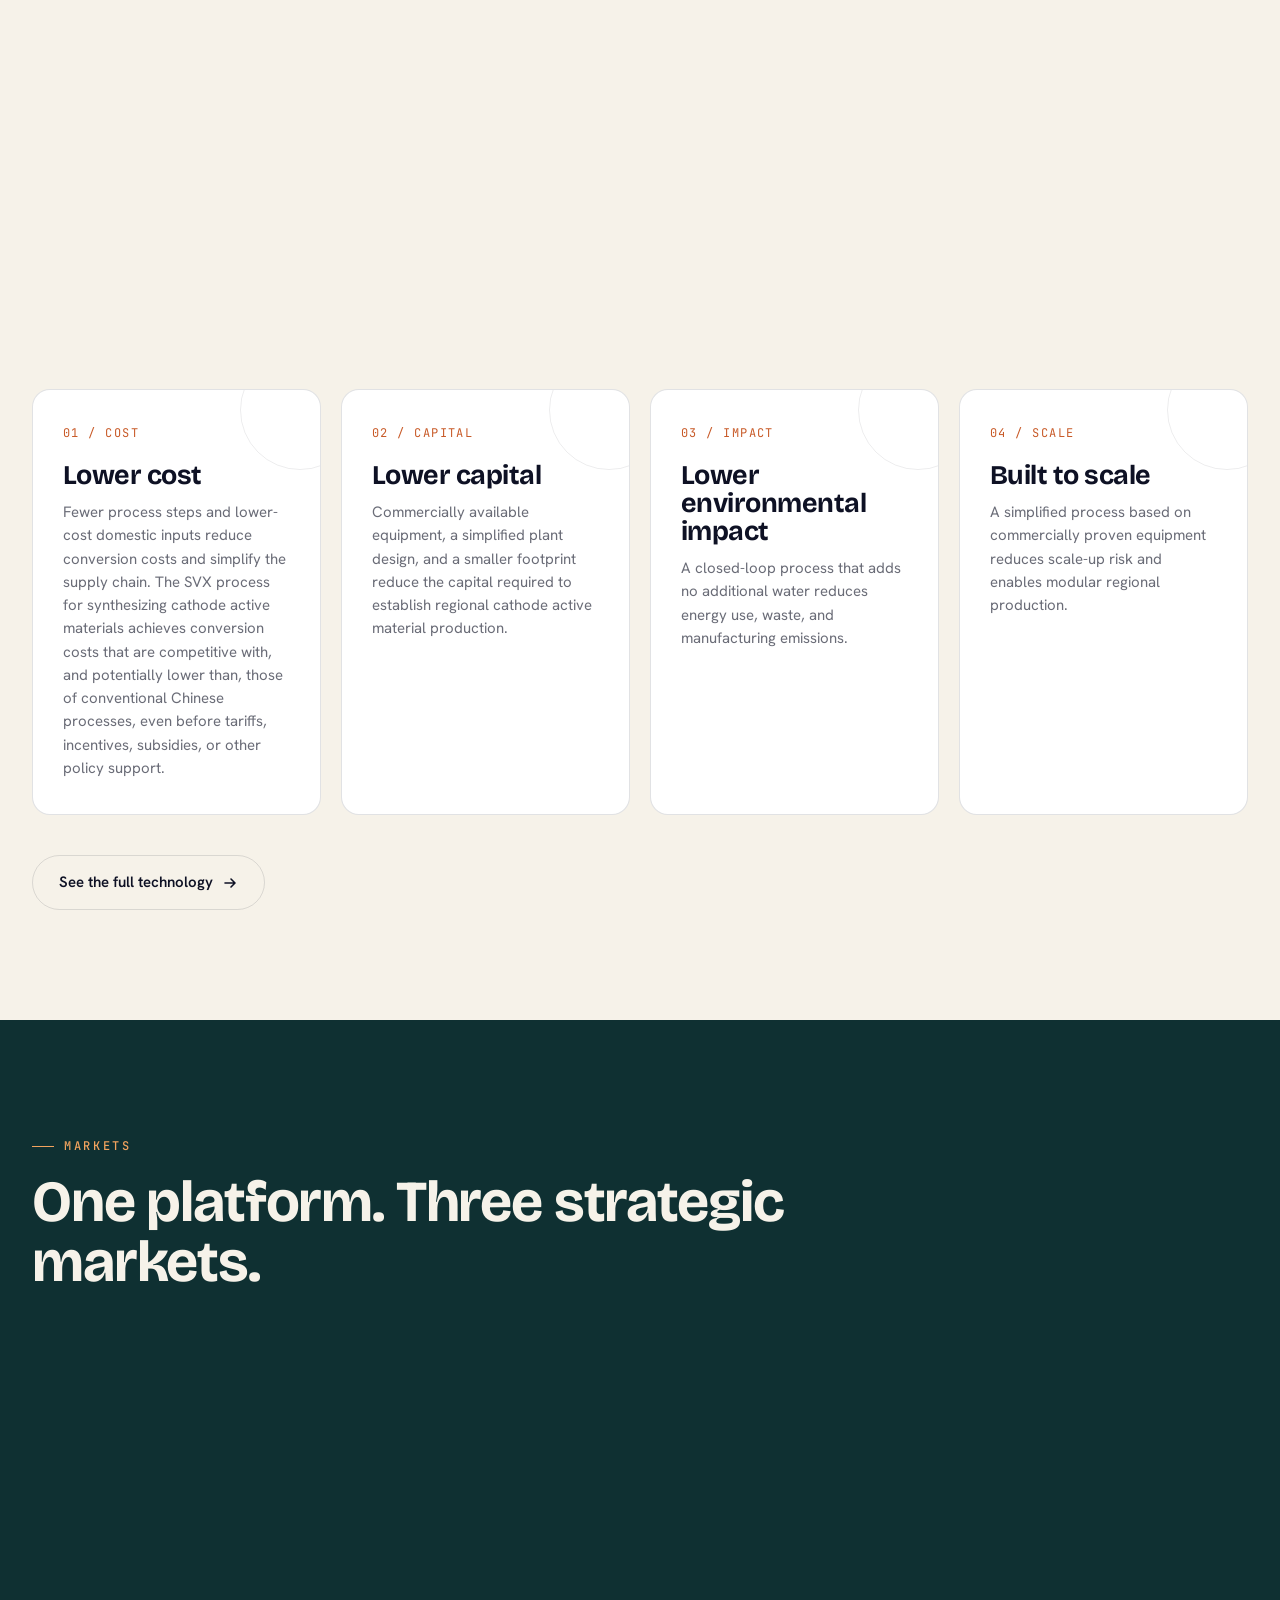
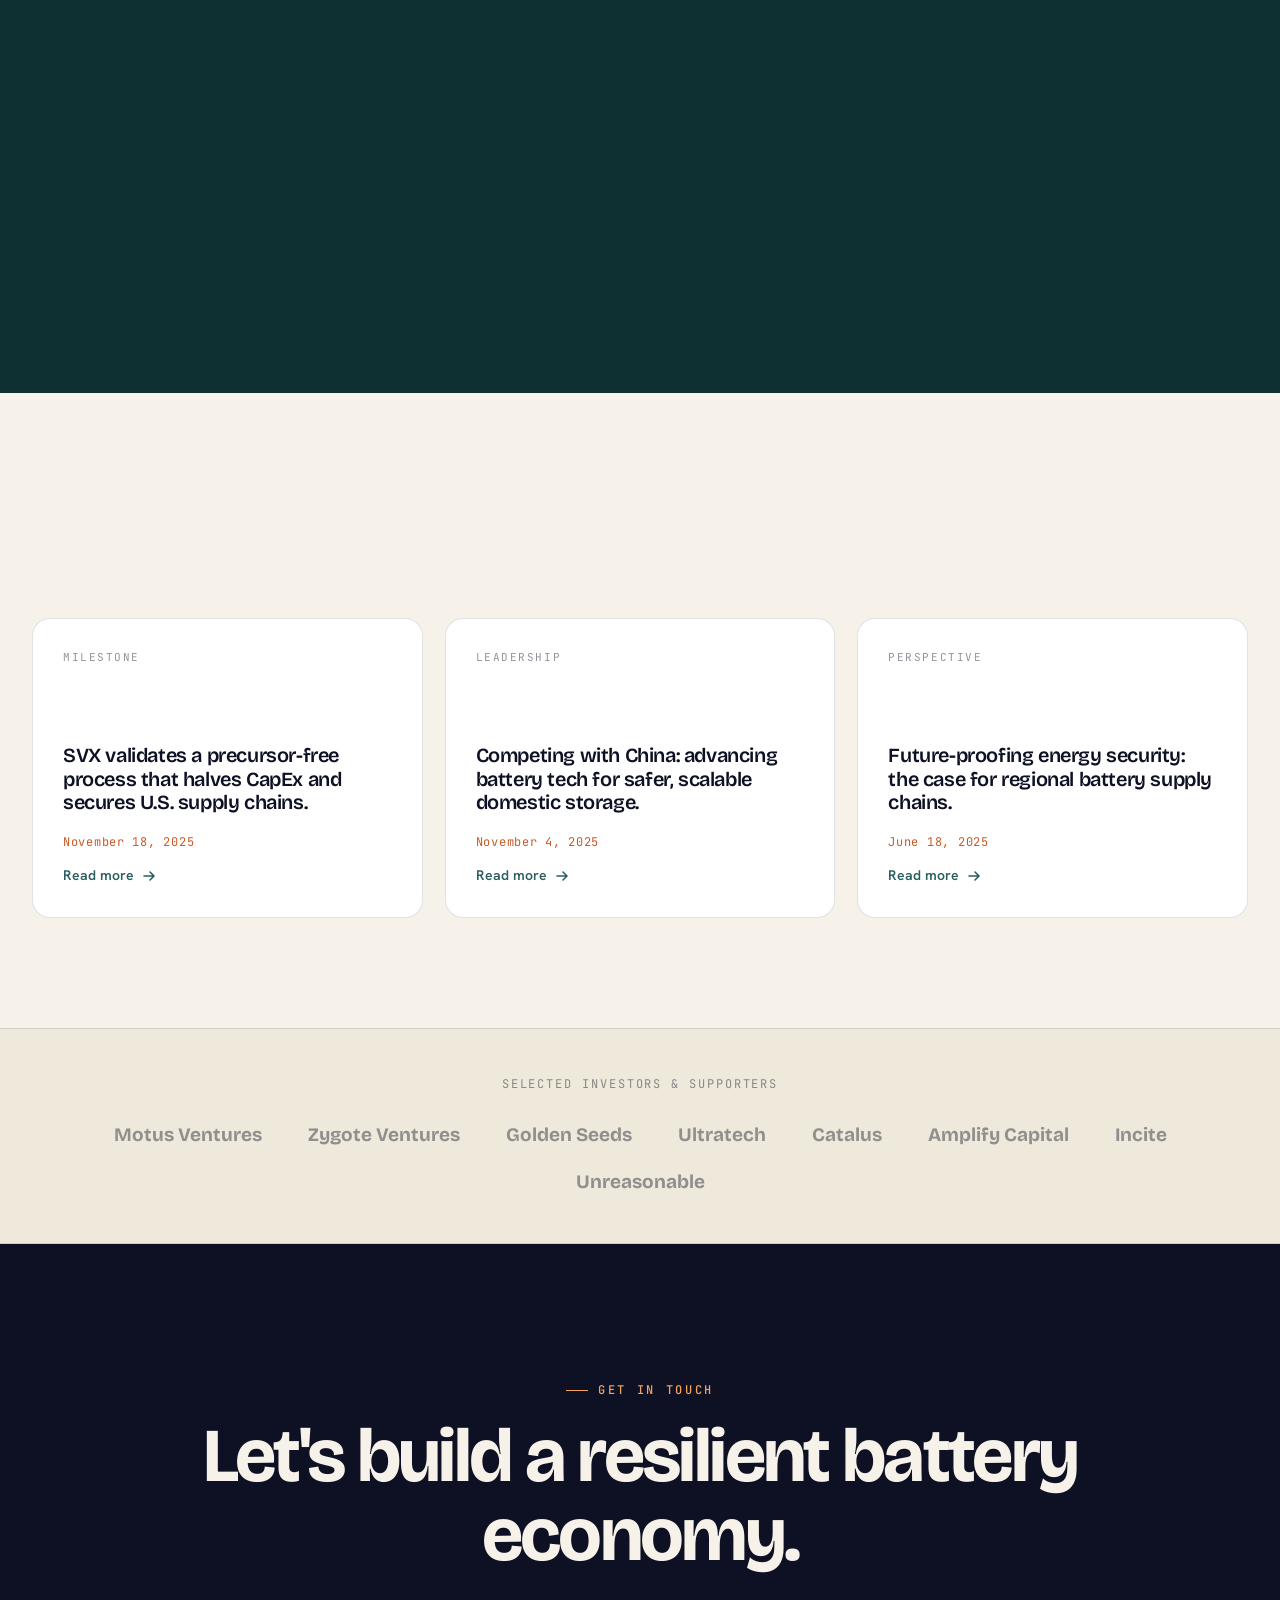
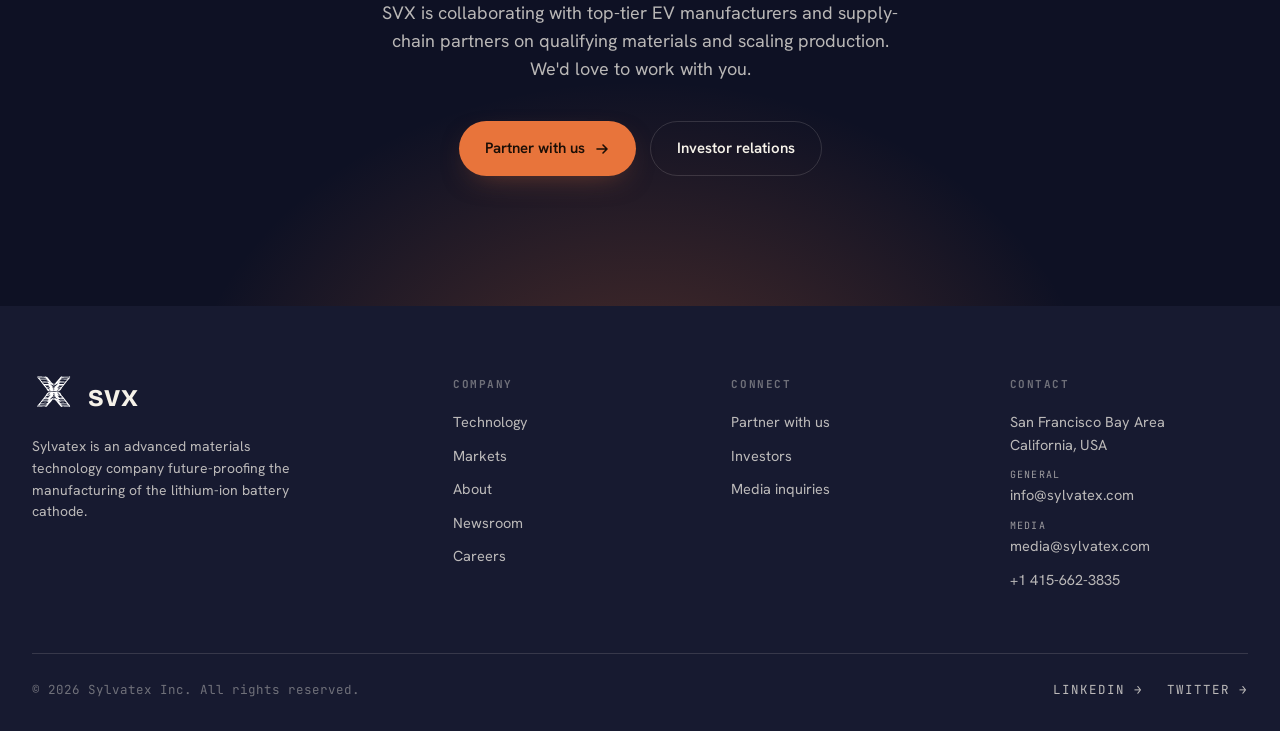
==== commit 845a73ec: "Homepage: add conversion-cost line to the Lower cost pillar" ====
--- a/index.html
+++ b/index.html
@@ -110,7 +110,7 @@
       </div>
     </div>
     <div class="pillars">
-      <div class="pillar reveal"><div class="ring"></div><div class="pn">01 / COST</div><h3>Lower cost</h3><p>Fewer process steps and lower-cost domestic inputs reduce conversion costs and simplify the supply chain.</p></div>
+      <div class="pillar reveal"><div class="ring"></div><div class="pn">01 / COST</div><h3>Lower cost</h3><p>Fewer process steps and lower-cost domestic inputs reduce conversion costs and simplify the supply chain. The SVX process for synthesizing cathode active materials achieves conversion costs that are competitive with, and potentially lower than, those of conventional Chinese processes, even before tariffs, incentives, subsidies, or other policy support.</p></div>
       <div class="pillar reveal d1"><div class="ring"></div><div class="pn">02 / CAPITAL</div><h3>Lower capital</h3><p>Commercially available equipment, a simplified plant design, and a smaller footprint reduce the capital required to establish regional cathode active material production.</p></div>
       <div class="pillar reveal d2"><div class="ring"></div><div class="pn">03 / IMPACT</div><h3>Lower environmental impact</h3><p>A closed-loop process that adds no additional water reduces energy use, waste, and manufacturing emissions.</p></div>
       <div class="pillar reveal d3"><div class="ring"></div><div class="pn">04 / SCALE</div><h3>Built to scale</h3><p>A simplified process based on commercially proven equipment reduces scale-up risk and enables modular regional production.</p></div>
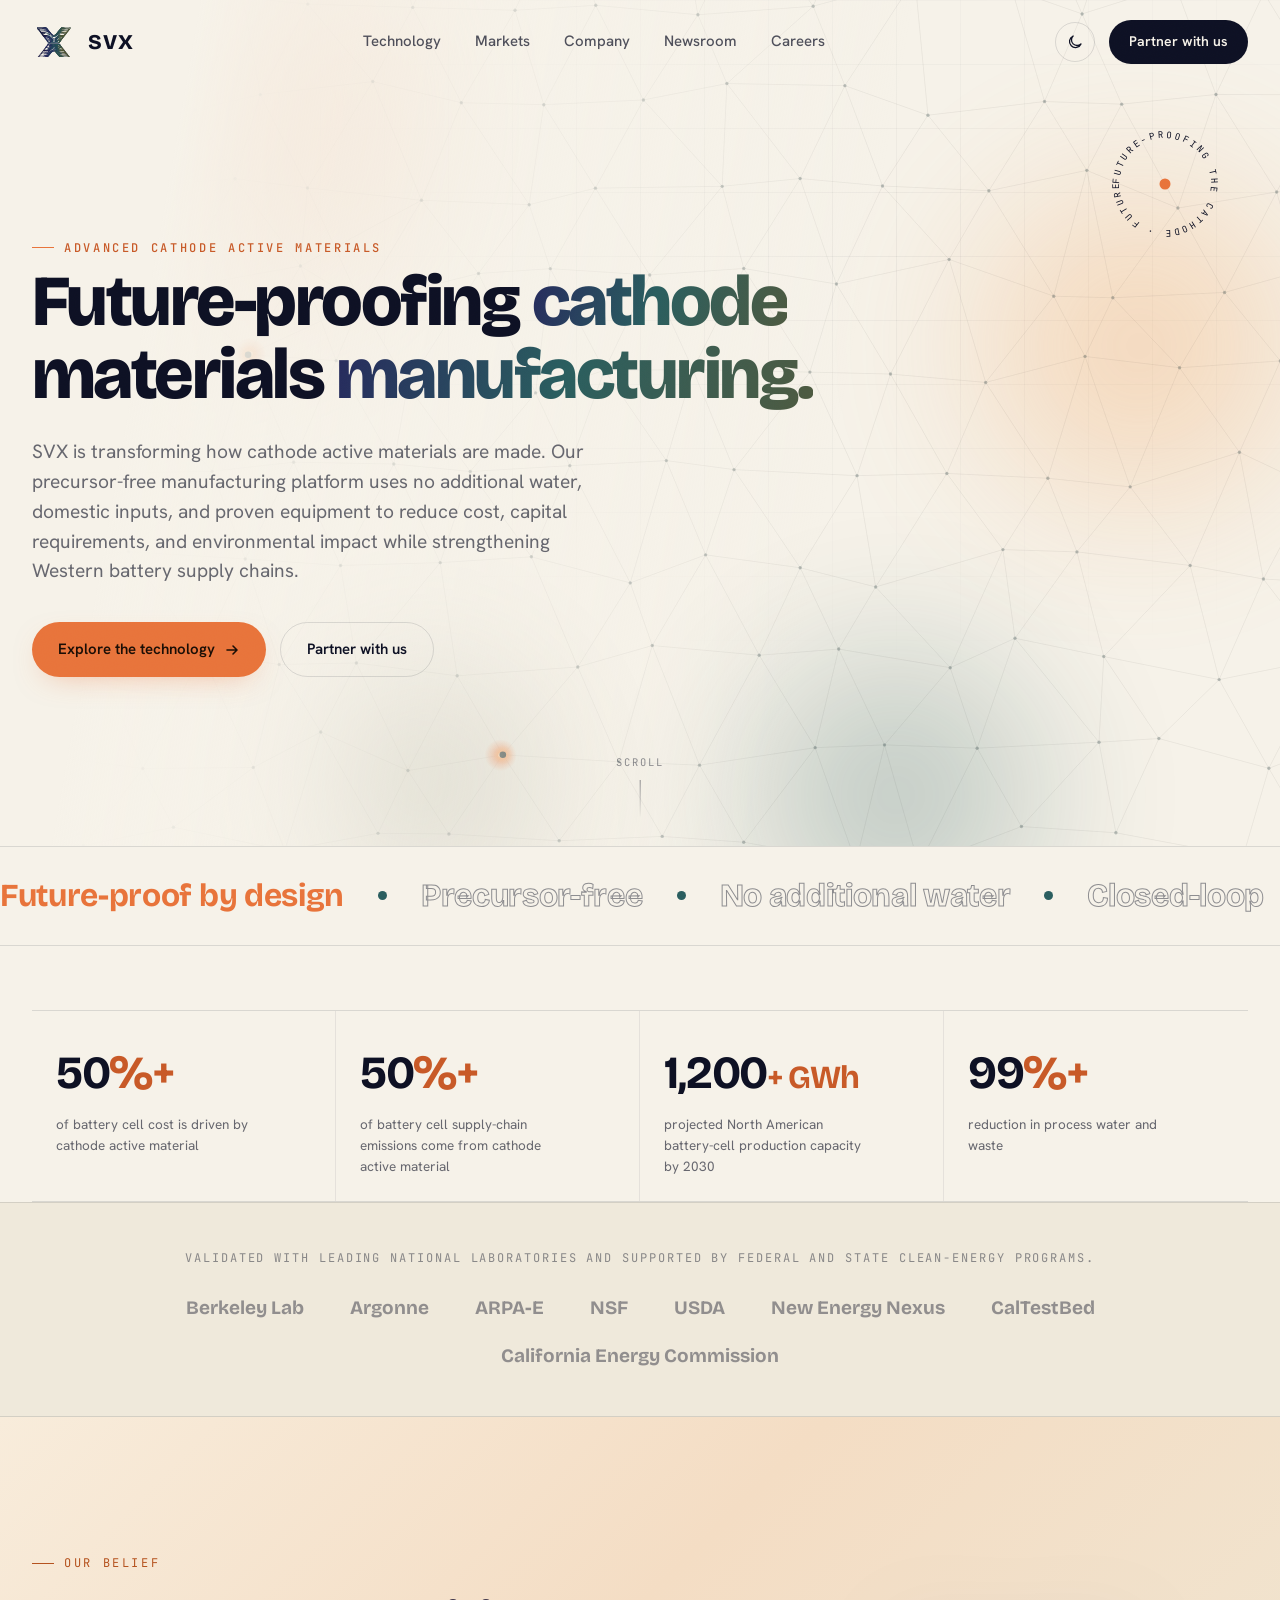
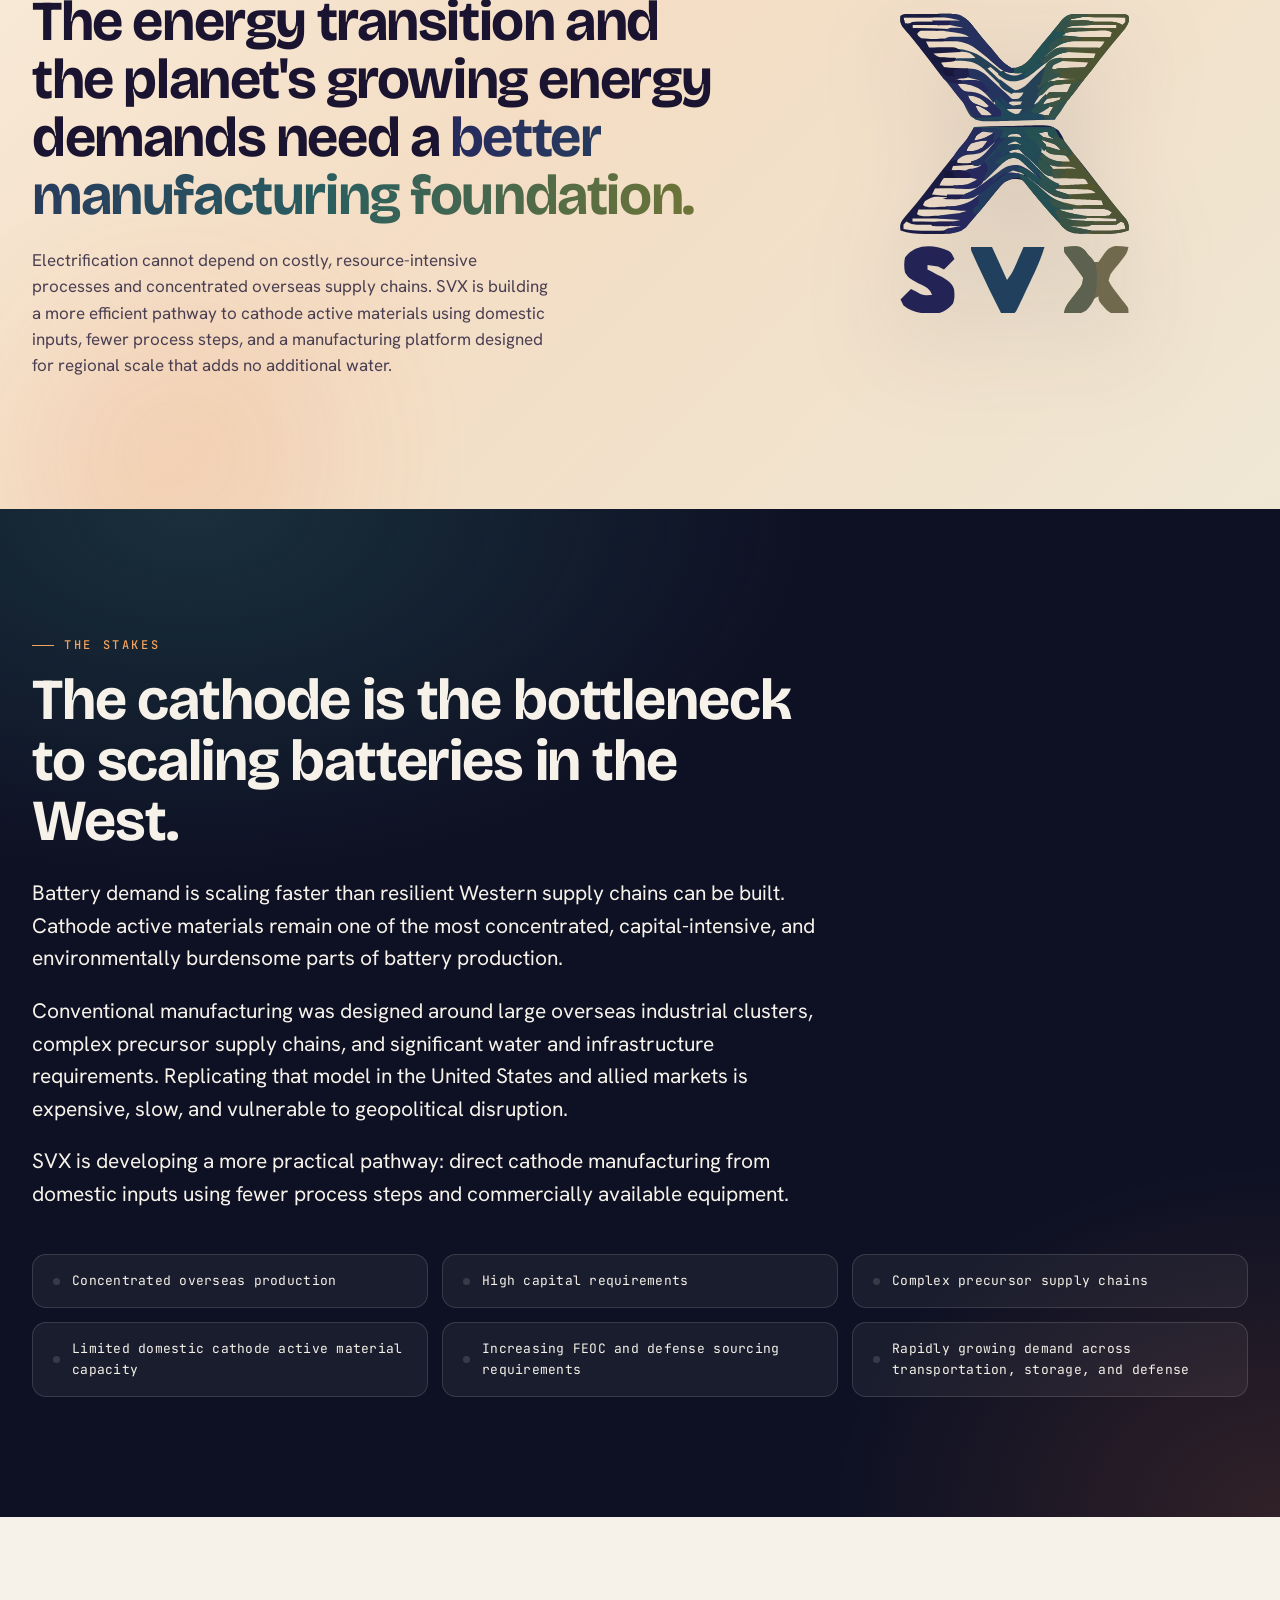
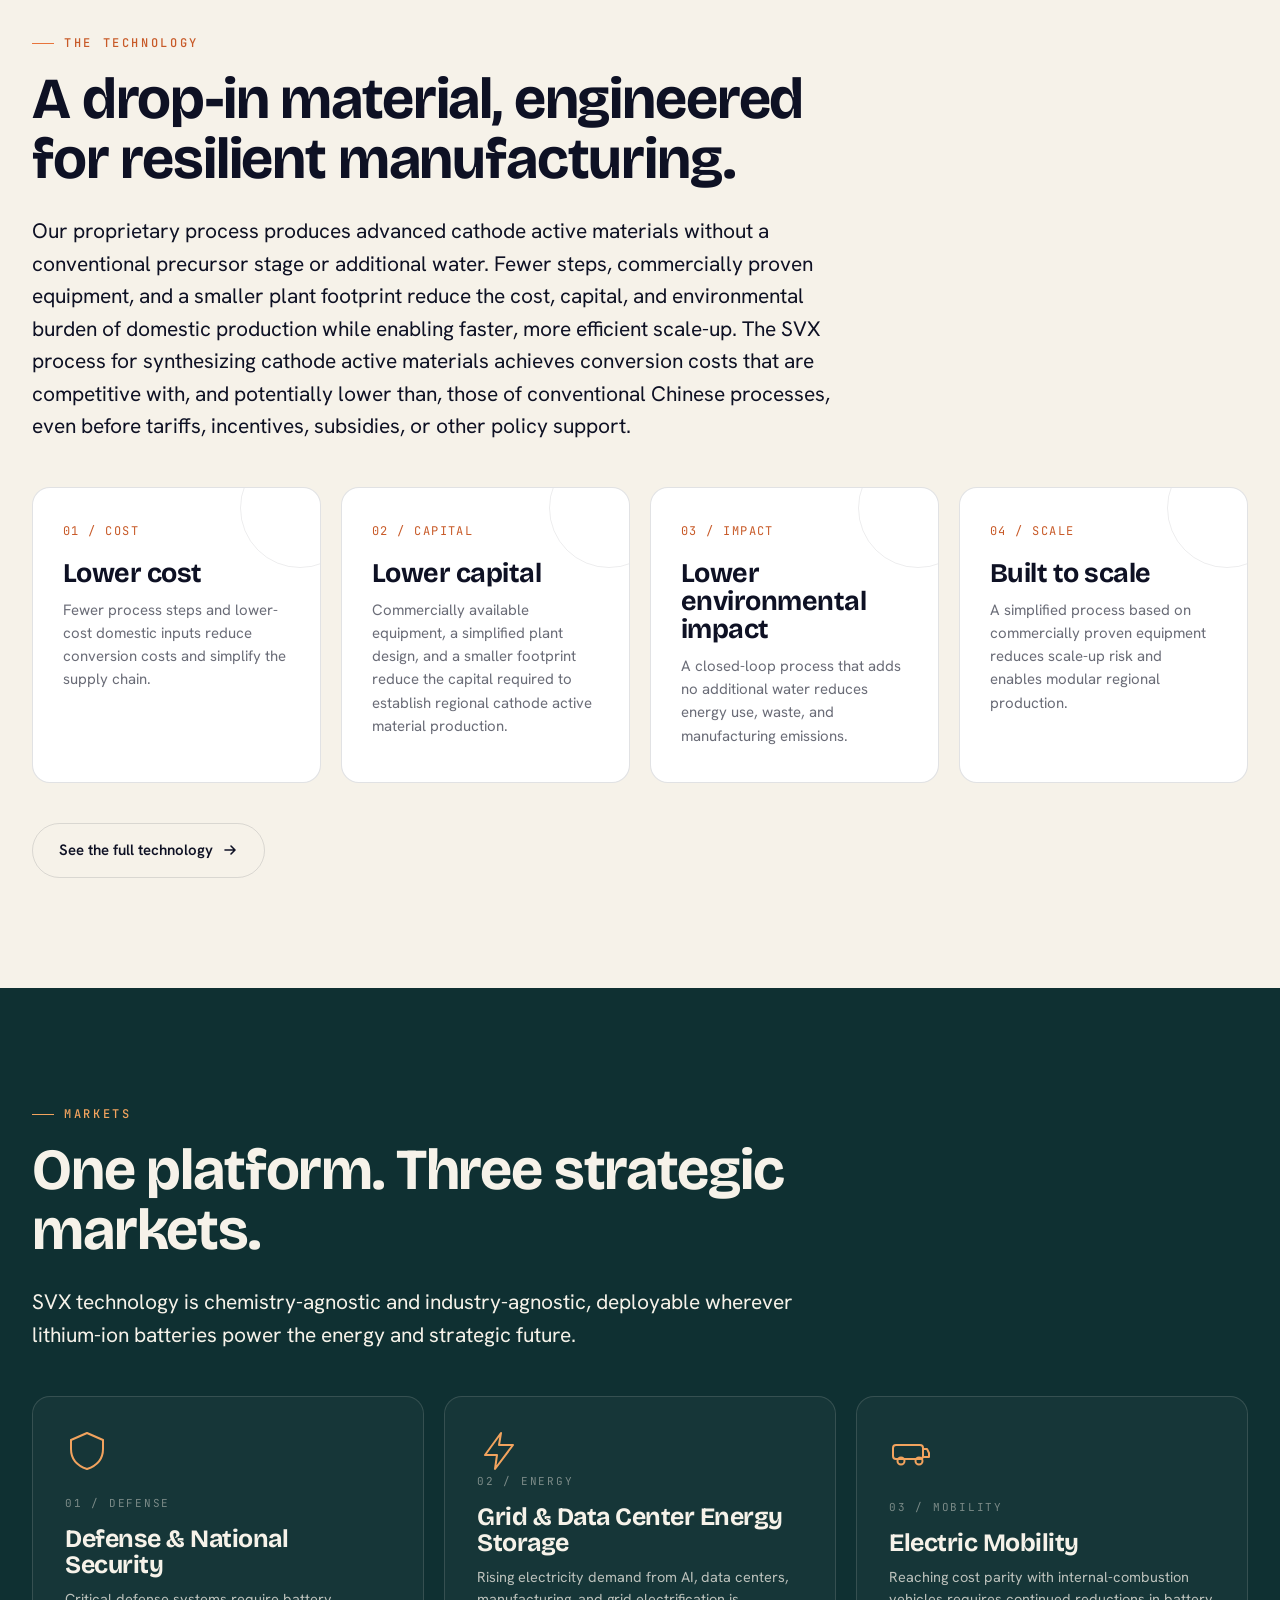
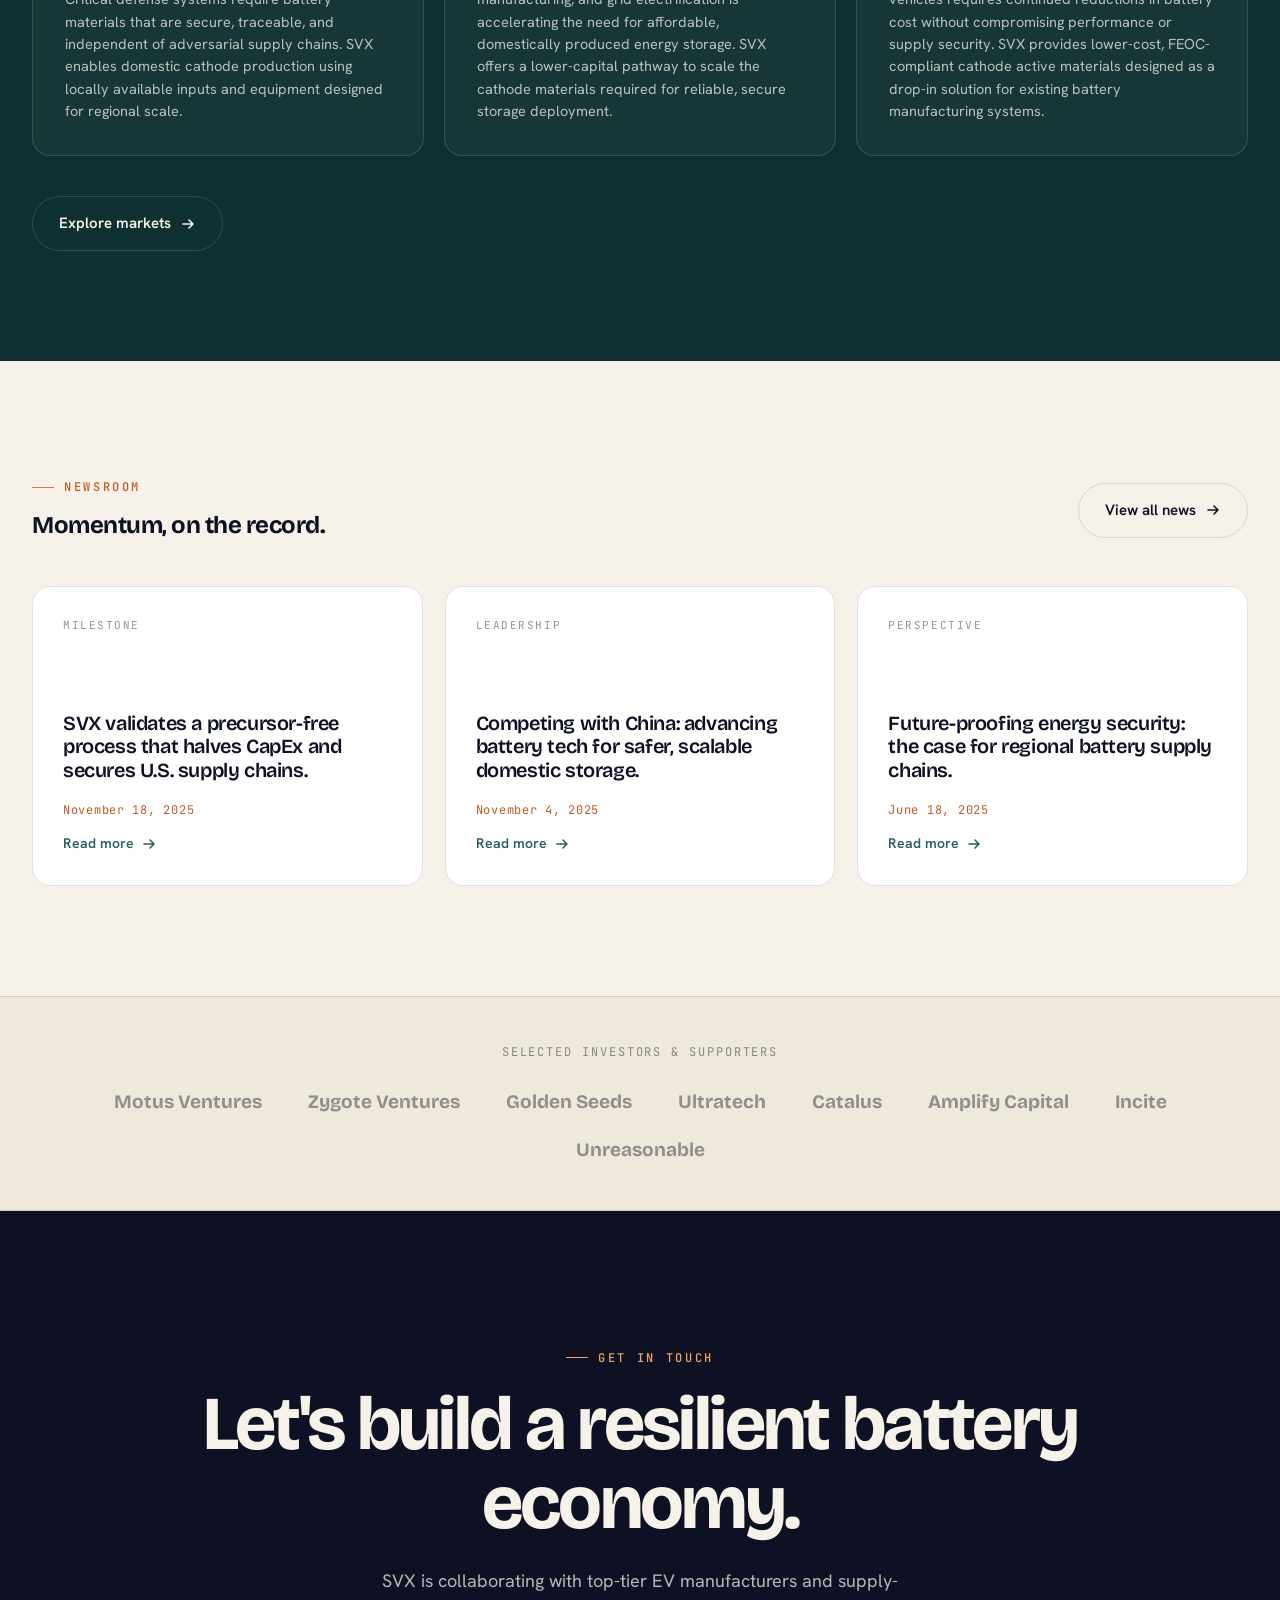
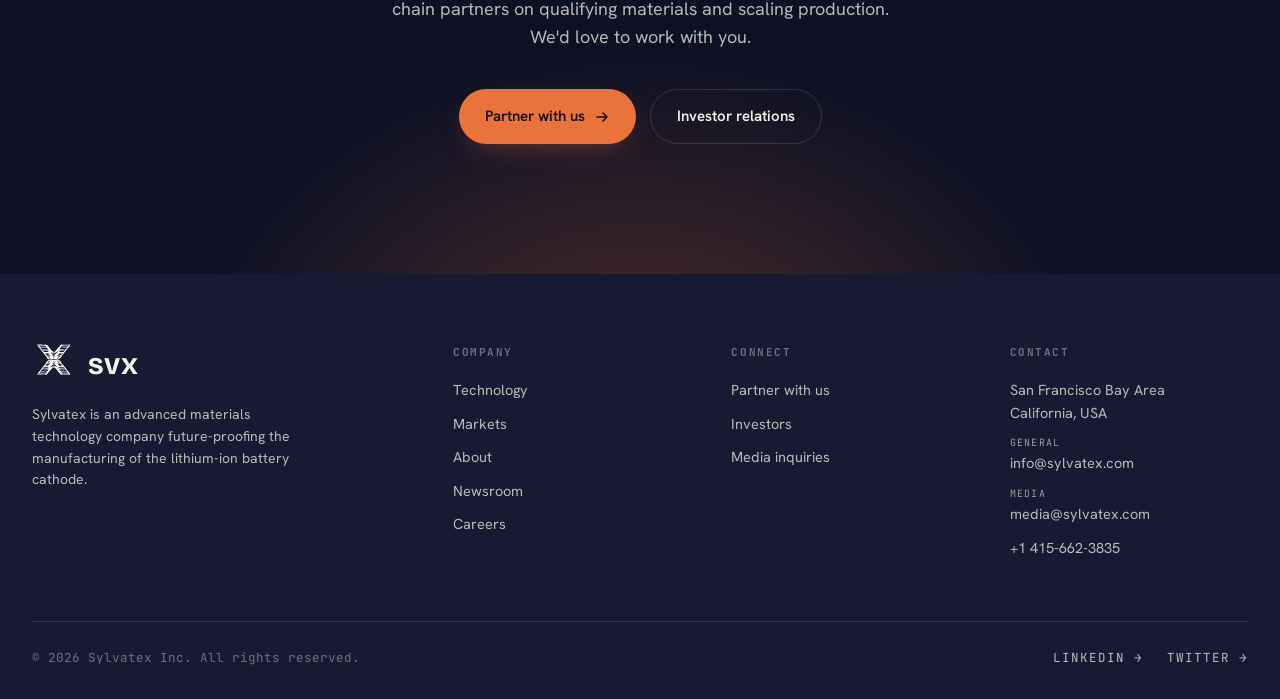
==== commit 0a5037a5: "Homepage: move conversion-cost line into the drop-in material intro" ====
--- a/index.html
+++ b/index.html
@@ -106,11 +106,11 @@
         <h2 class="reveal d1">A drop-in material, engineered for resilient manufacturing.</h2>
       </div>
       <div class="split-body reveal d2">
-        <p class="lead">Our proprietary process produces advanced cathode active materials without a conventional precursor stage or additional water. Fewer steps, commercially proven equipment, and a smaller plant footprint reduce the cost, capital, and environmental burden of domestic production while enabling faster, more efficient scale-up.</p>
+        <p class="lead">Our proprietary process produces advanced cathode active materials without a conventional precursor stage or additional water. Fewer steps, commercially proven equipment, and a smaller plant footprint reduce the cost, capital, and environmental burden of domestic production while enabling faster, more efficient scale-up. The SVX process for synthesizing cathode active materials achieves conversion costs that are competitive with, and potentially lower than, those of conventional Chinese processes, even before tariffs, incentives, subsidies, or other policy support.</p>
       </div>
     </div>
     <div class="pillars">
-      <div class="pillar reveal"><div class="ring"></div><div class="pn">01 / COST</div><h3>Lower cost</h3><p>Fewer process steps and lower-cost domestic inputs reduce conversion costs and simplify the supply chain. The SVX process for synthesizing cathode active materials achieves conversion costs that are competitive with, and potentially lower than, those of conventional Chinese processes, even before tariffs, incentives, subsidies, or other policy support.</p></div>
+      <div class="pillar reveal"><div class="ring"></div><div class="pn">01 / COST</div><h3>Lower cost</h3><p>Fewer process steps and lower-cost domestic inputs reduce conversion costs and simplify the supply chain.</p></div>
       <div class="pillar reveal d1"><div class="ring"></div><div class="pn">02 / CAPITAL</div><h3>Lower capital</h3><p>Commercially available equipment, a simplified plant design, and a smaller footprint reduce the capital required to establish regional cathode active material production.</p></div>
       <div class="pillar reveal d2"><div class="ring"></div><div class="pn">03 / IMPACT</div><h3>Lower environmental impact</h3><p>A closed-loop process that adds no additional water reduces energy use, waste, and manufacturing emissions.</p></div>
       <div class="pillar reveal d3"><div class="ring"></div><div class="pn">04 / SCALE</div><h3>Built to scale</h3><p>A simplified process based on commercially proven equipment reduces scale-up risk and enables modular regional production.</p></div>
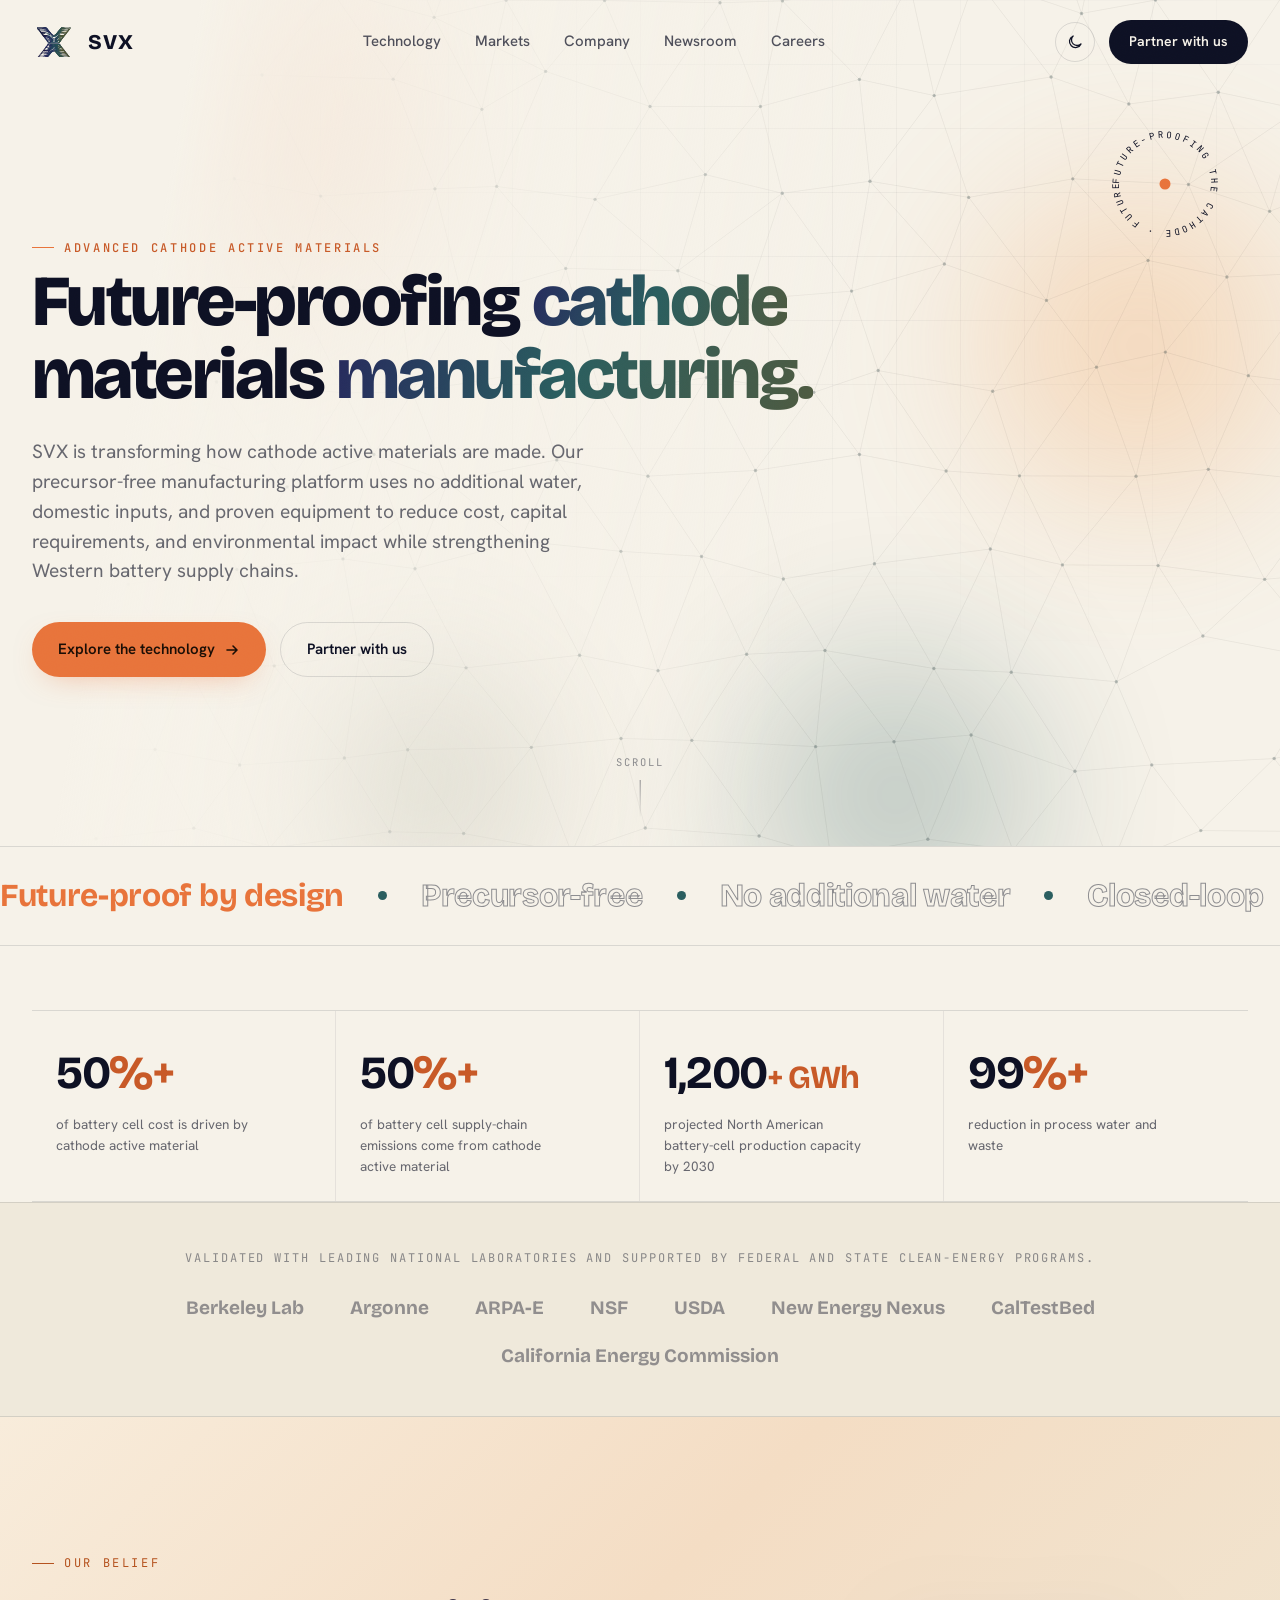
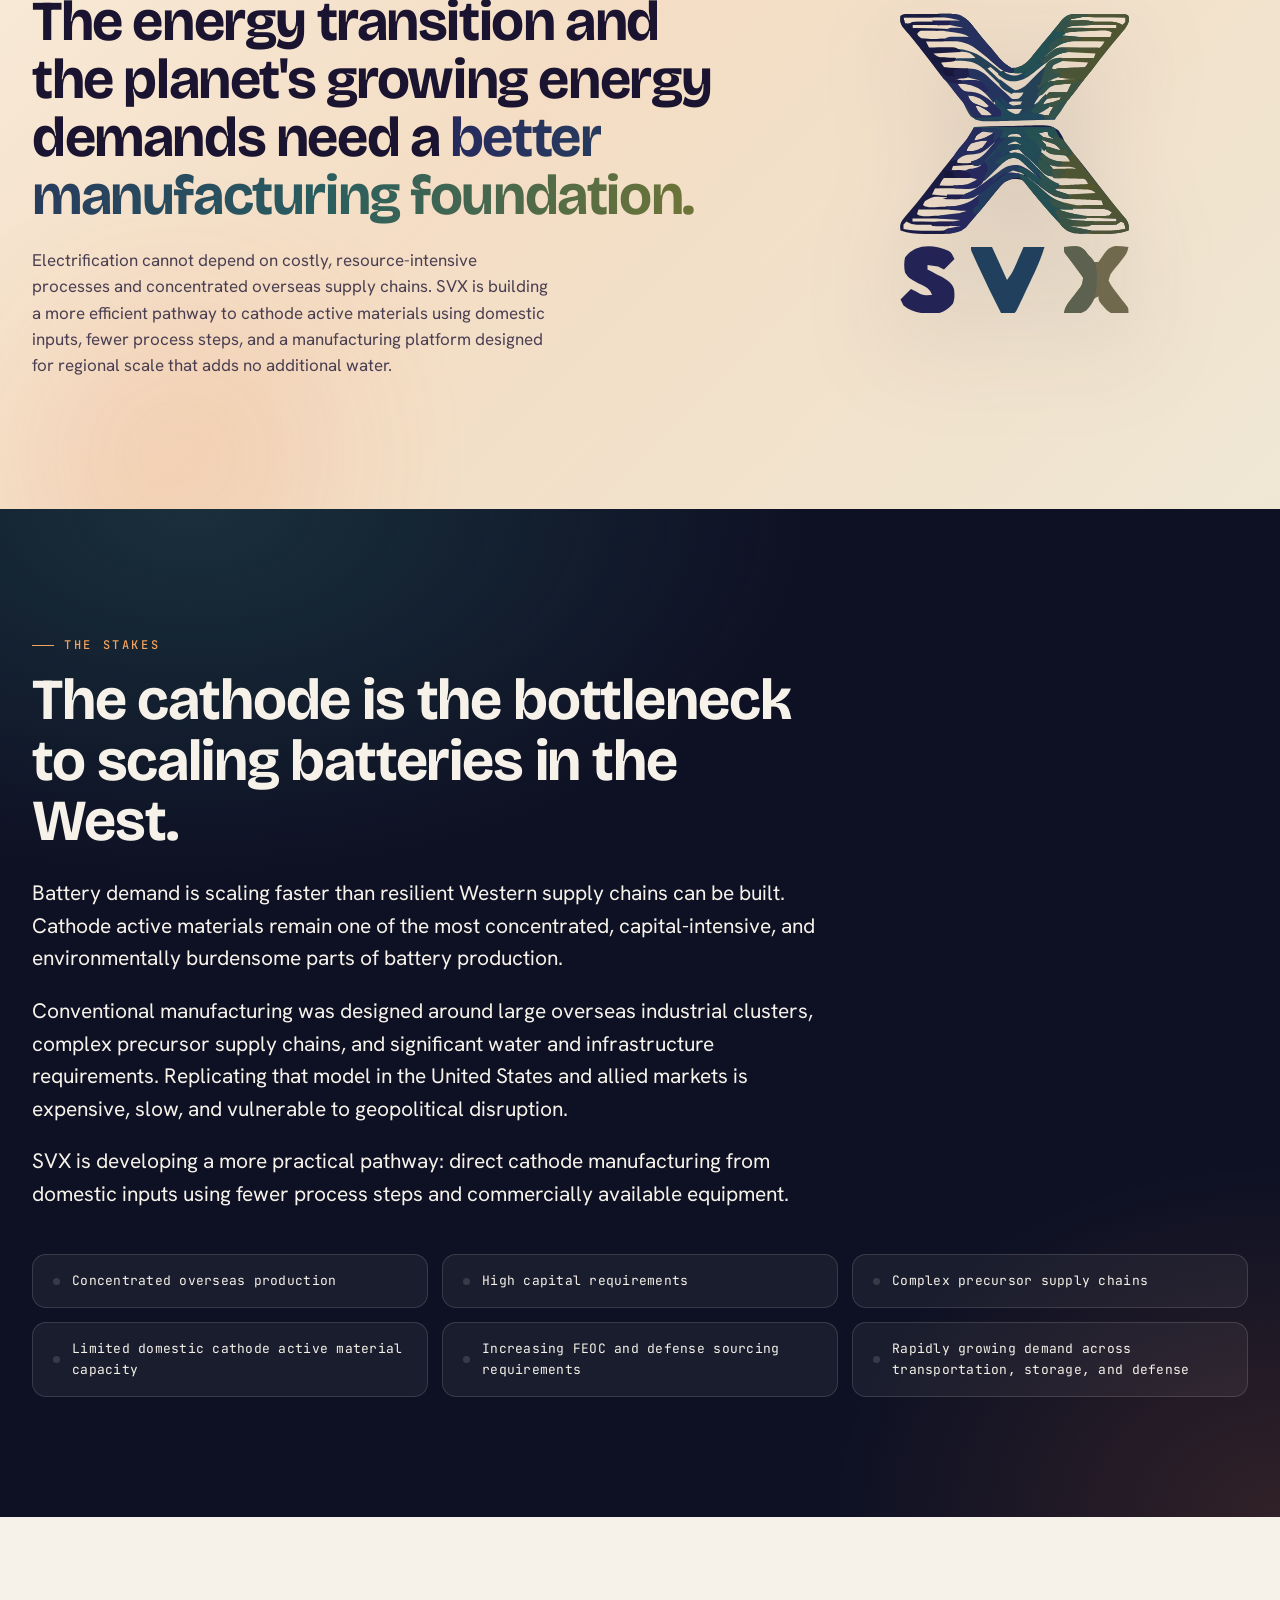
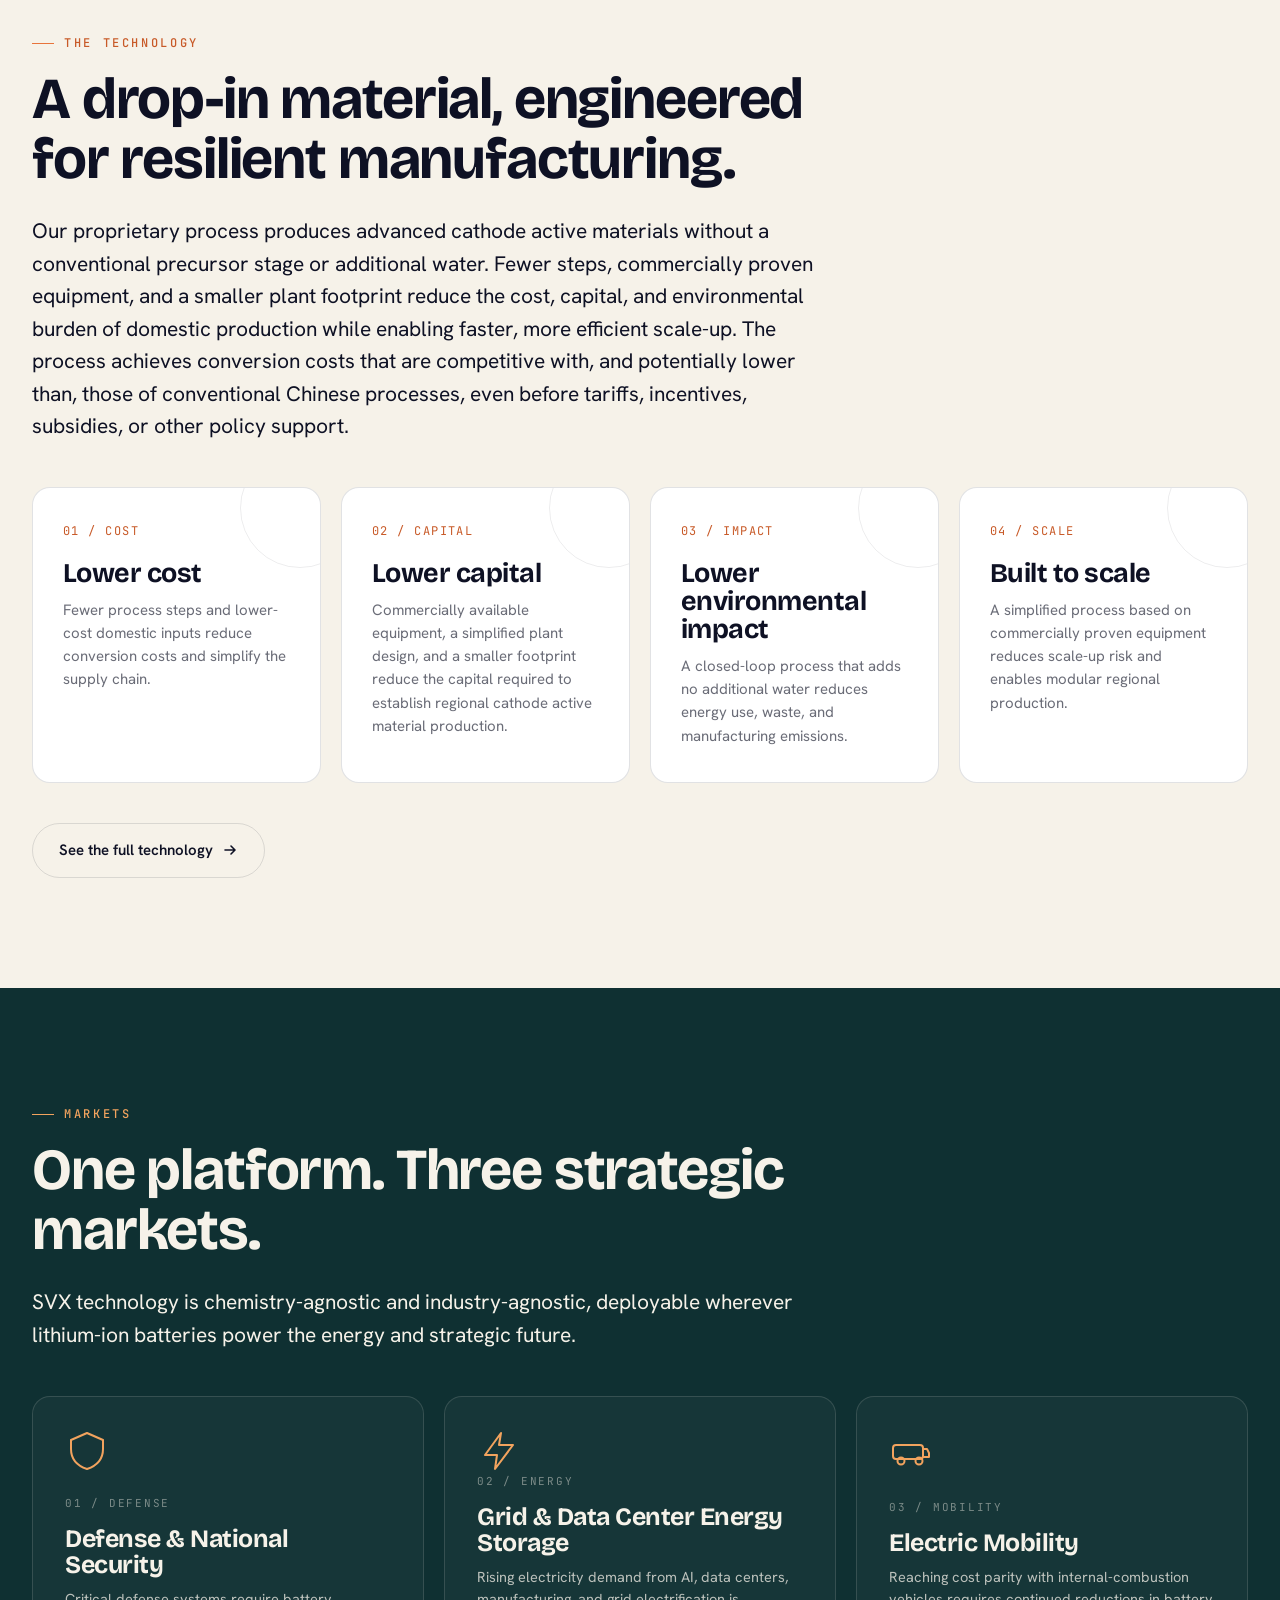
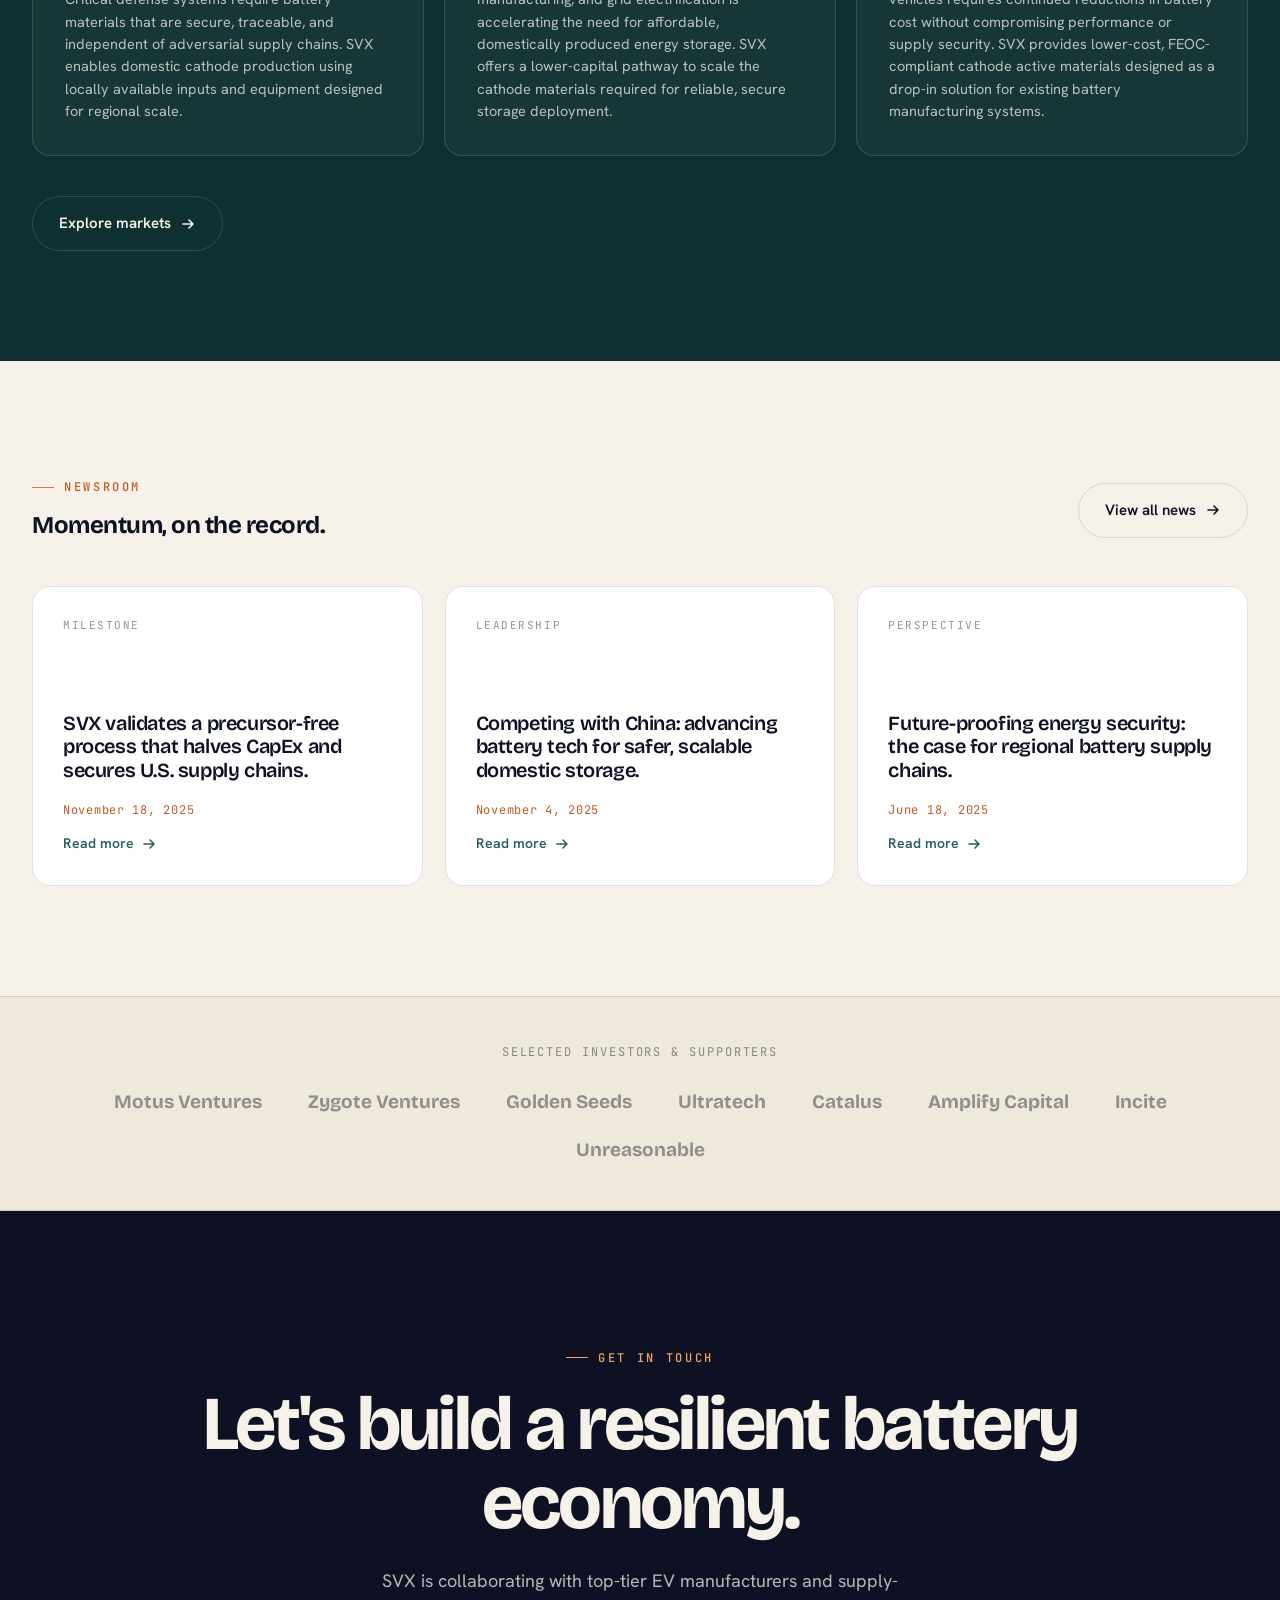
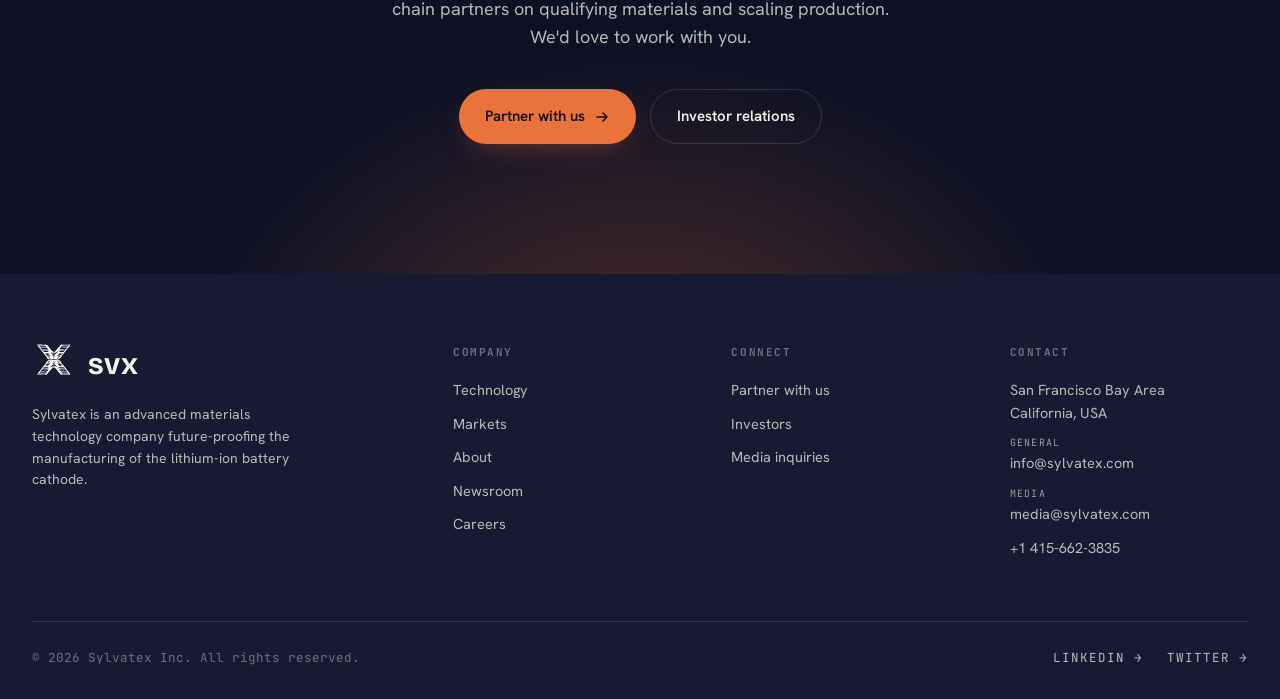
==== commit 5420cae4: "Homepage: tighten conversion-cost sentence" ====
--- a/index.html
+++ b/index.html
@@ -106,7 +106,7 @@
         <h2 class="reveal d1">A drop-in material, engineered for resilient manufacturing.</h2>
       </div>
       <div class="split-body reveal d2">
-        <p class="lead">Our proprietary process produces advanced cathode active materials without a conventional precursor stage or additional water. Fewer steps, commercially proven equipment, and a smaller plant footprint reduce the cost, capital, and environmental burden of domestic production while enabling faster, more efficient scale-up. The SVX process for synthesizing cathode active materials achieves conversion costs that are competitive with, and potentially lower than, those of conventional Chinese processes, even before tariffs, incentives, subsidies, or other policy support.</p>
+        <p class="lead">Our proprietary process produces advanced cathode active materials without a conventional precursor stage or additional water. Fewer steps, commercially proven equipment, and a smaller plant footprint reduce the cost, capital, and environmental burden of domestic production while enabling faster, more efficient scale-up. The process achieves conversion costs that are competitive with, and potentially lower than, those of conventional Chinese processes, even before tariffs, incentives, subsidies, or other policy support.</p>
       </div>
     </div>
     <div class="pillars">
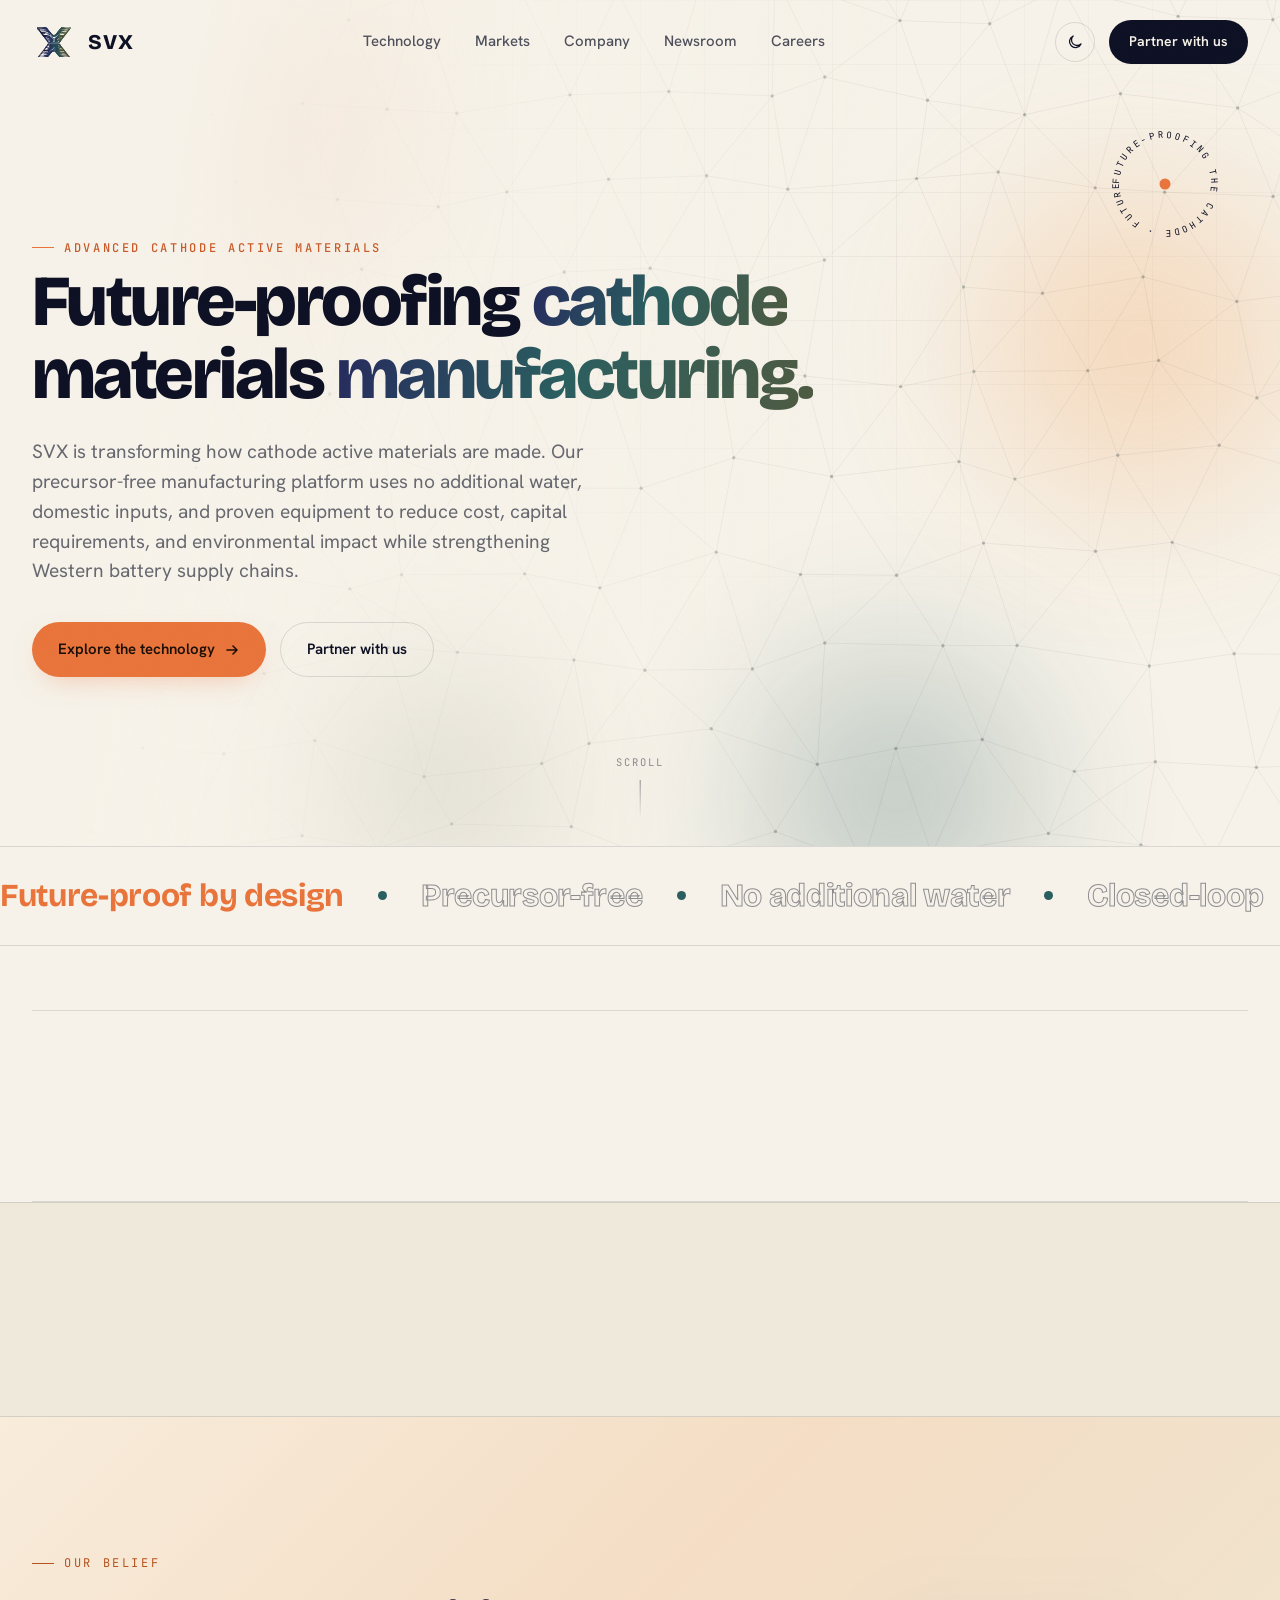
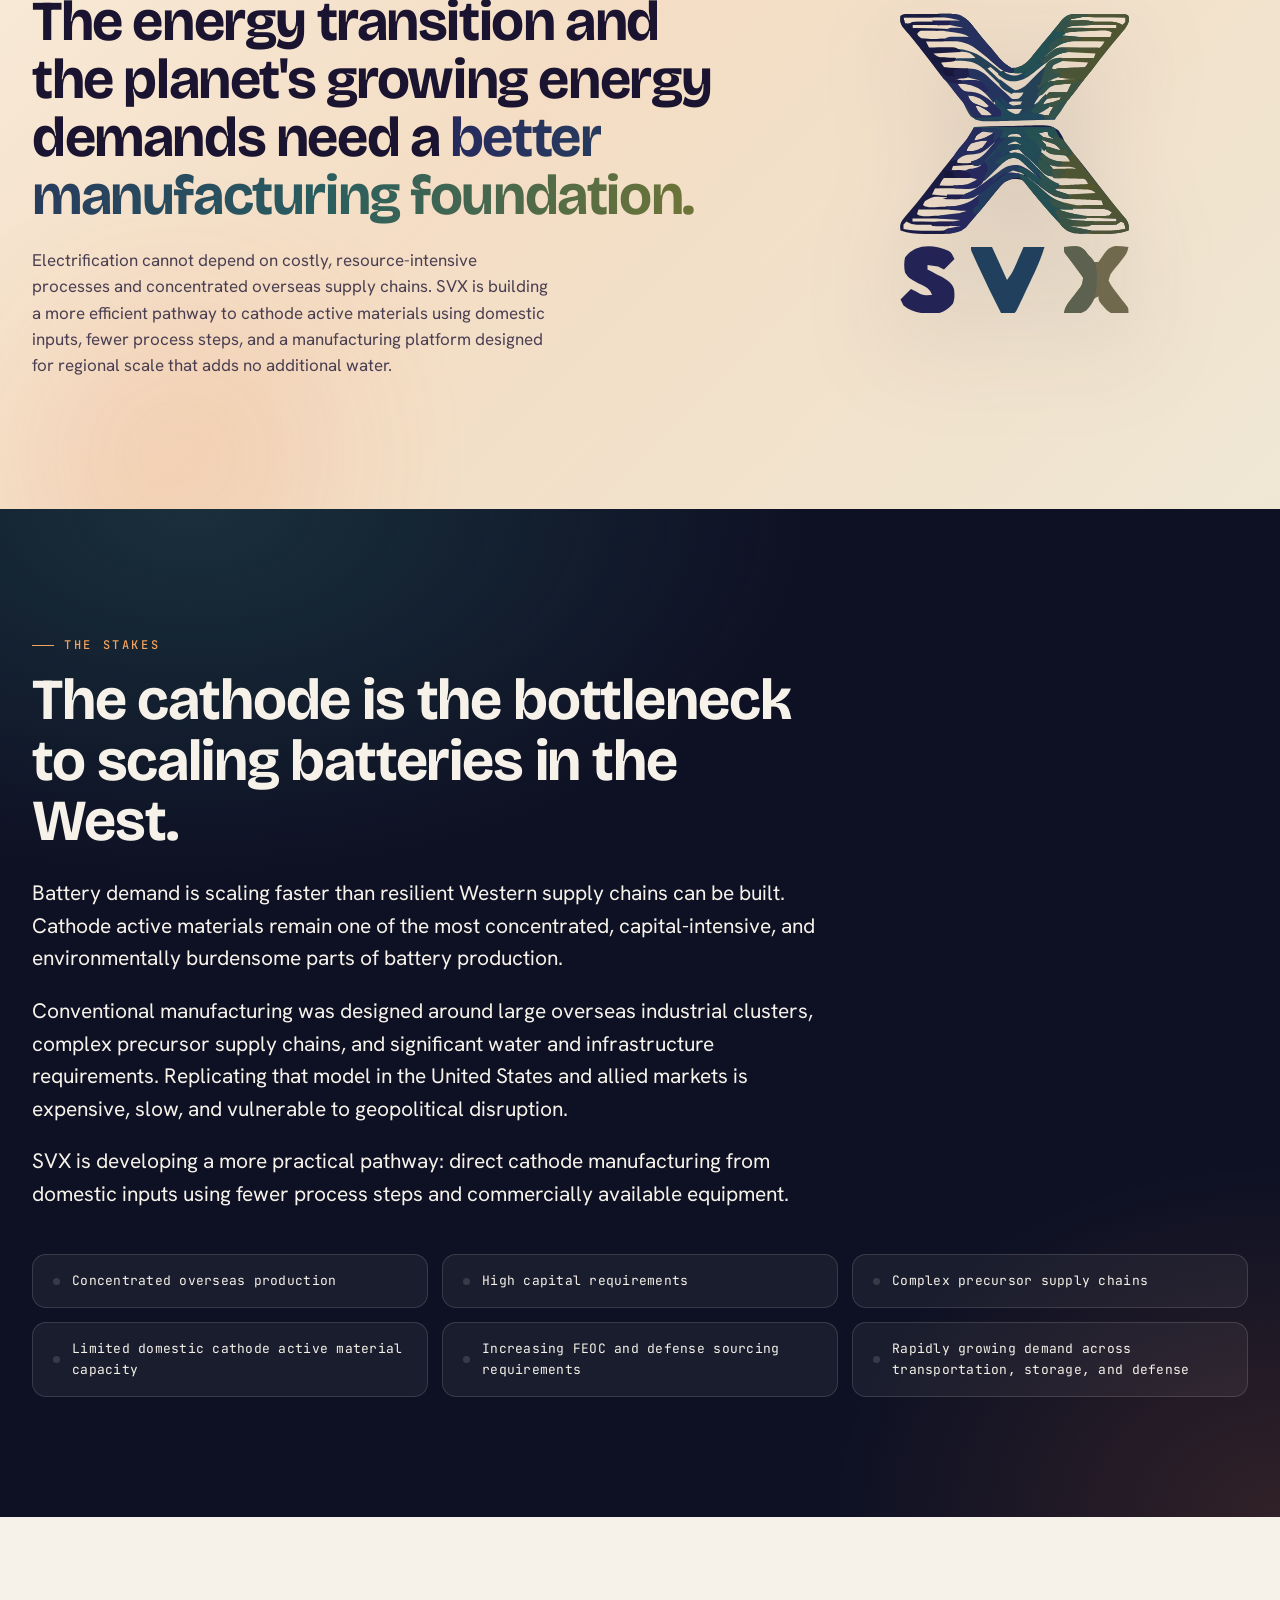
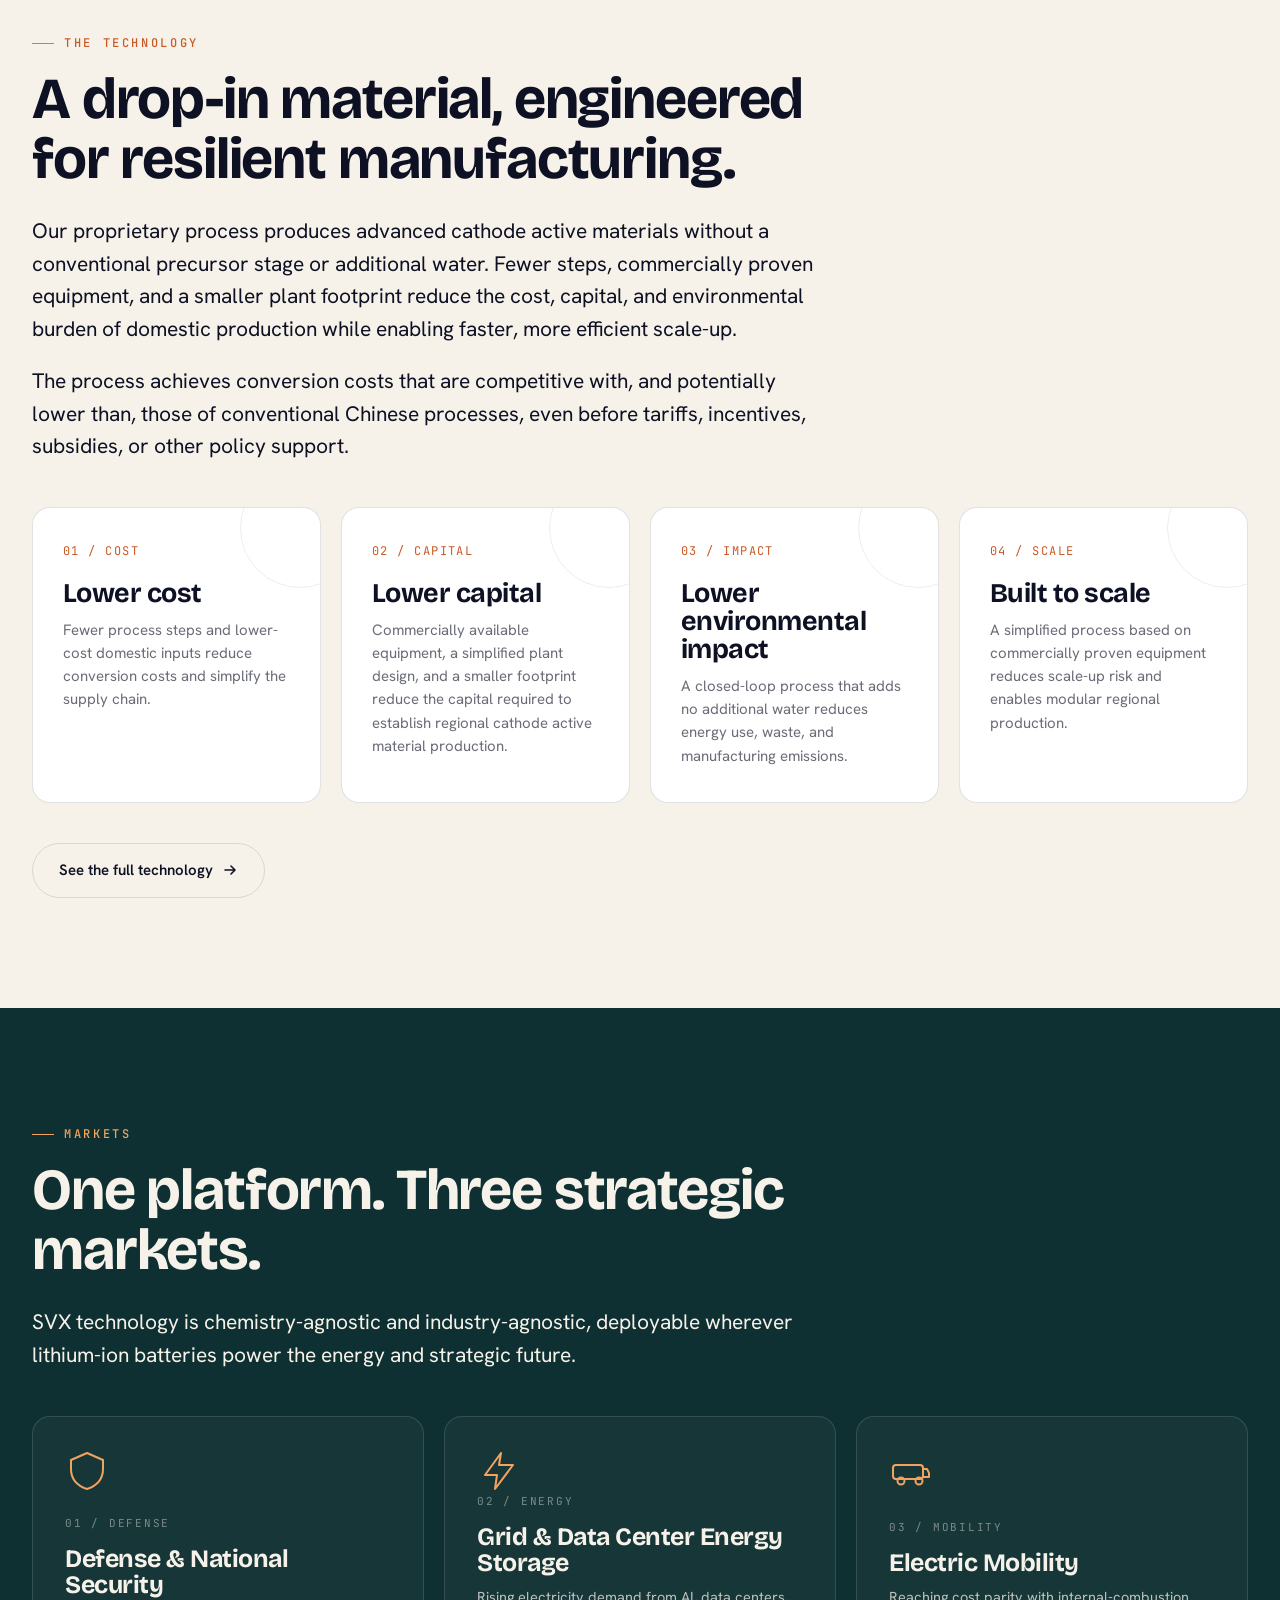
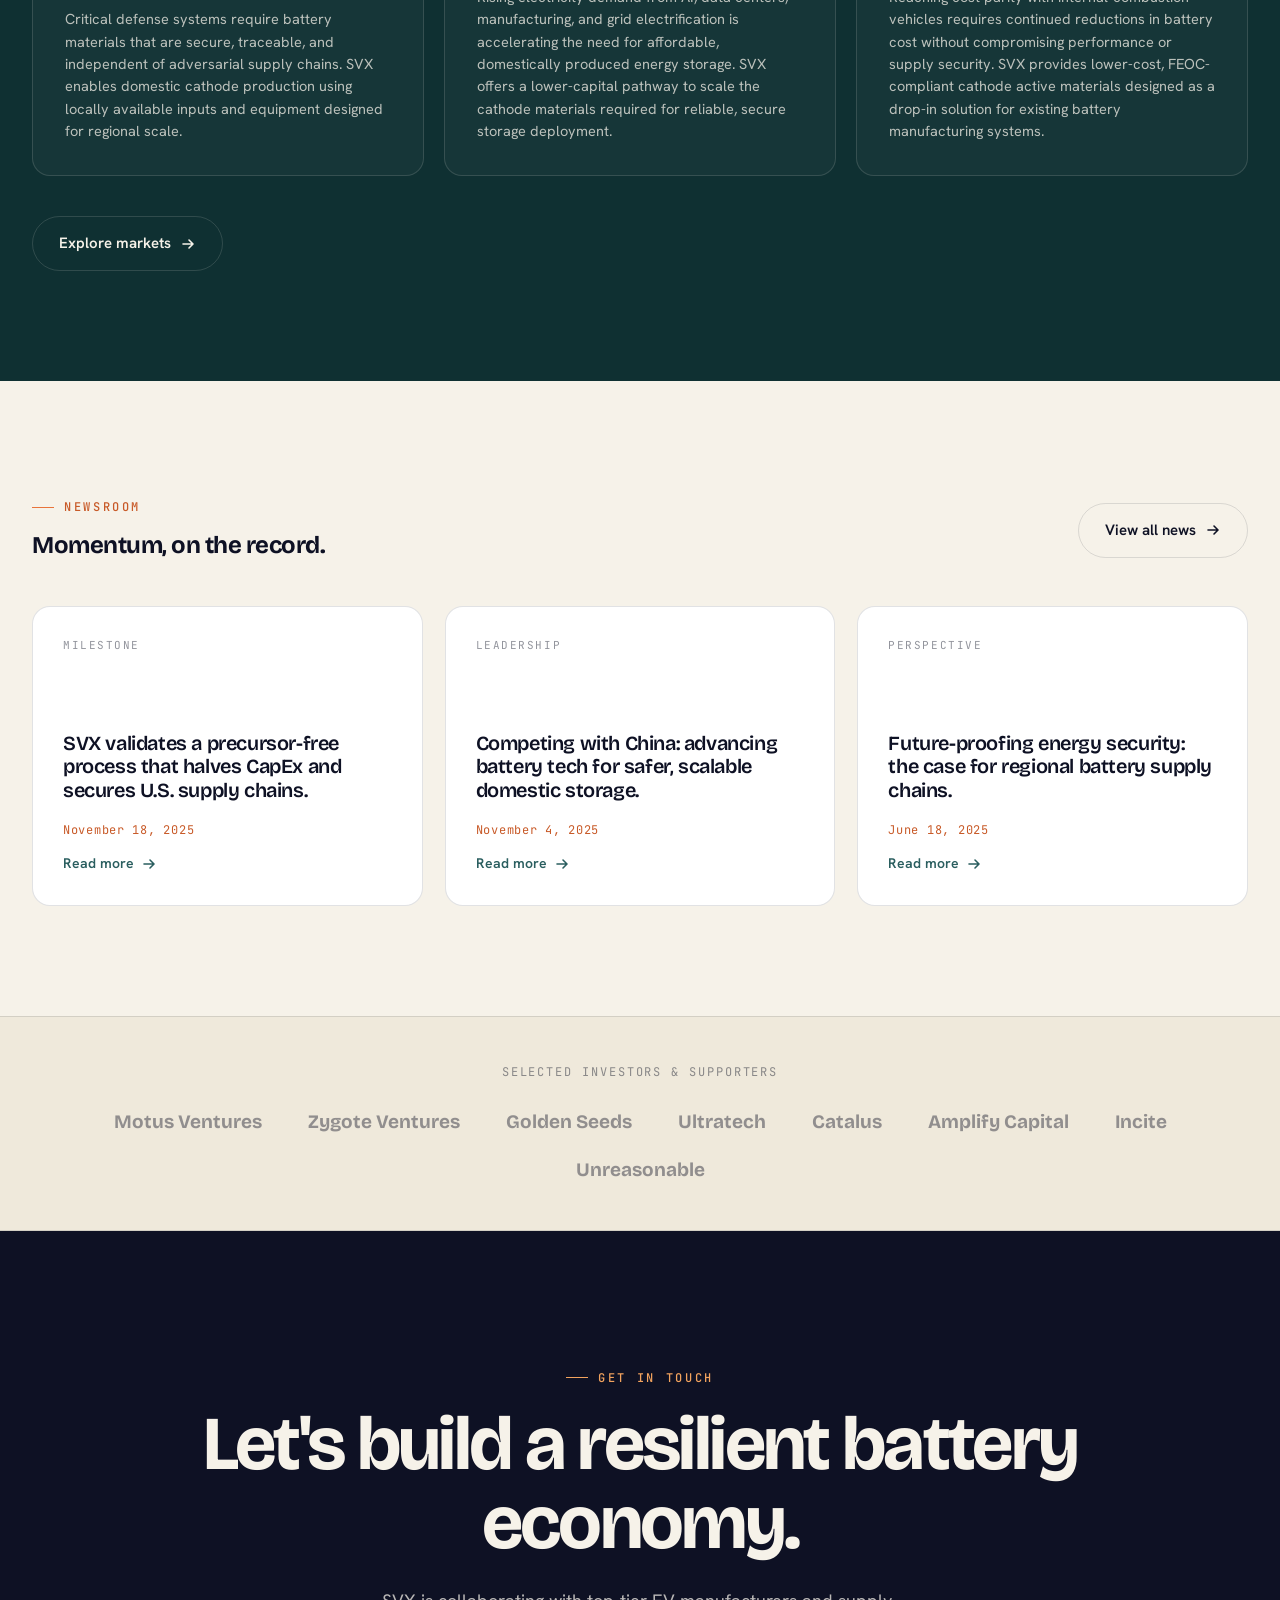
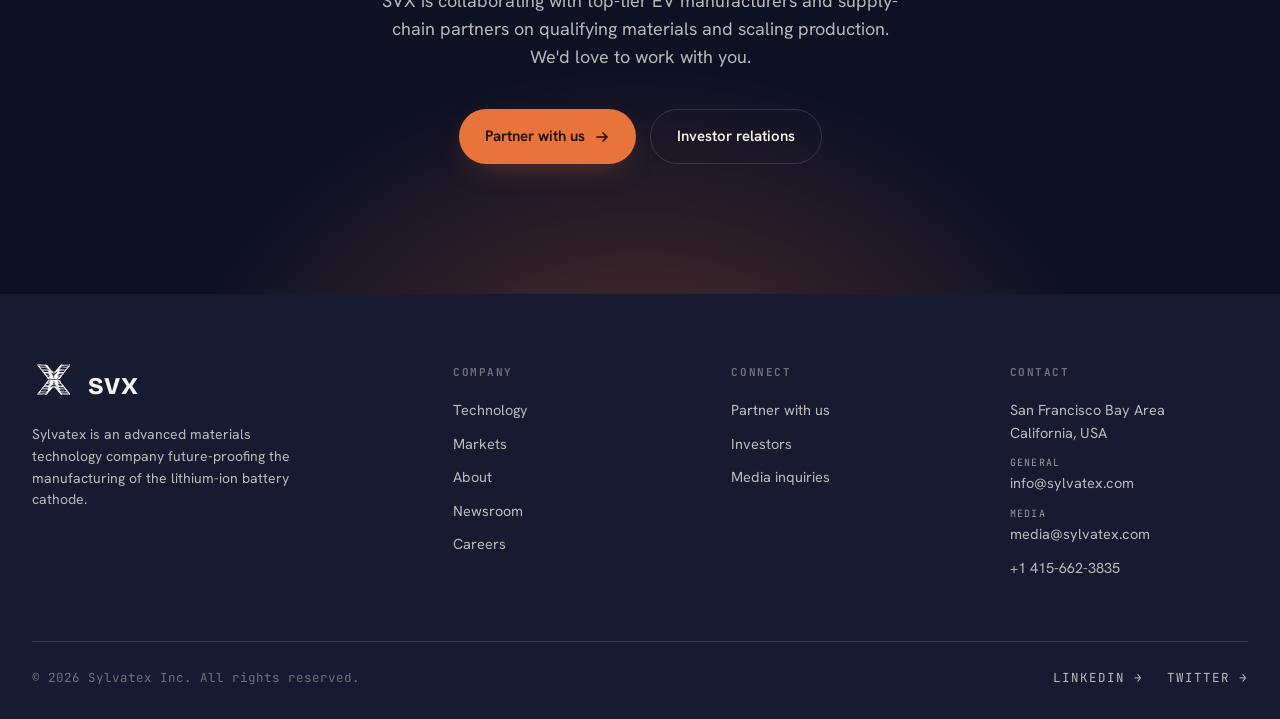
==== commit 027201ac: "Homepage: split drop-in material intro into two paragraphs" ====
--- a/index.html
+++ b/index.html
@@ -106,7 +106,7 @@
         <h2 class="reveal d1">A drop-in material, engineered for resilient manufacturing.</h2>
       </div>
       <div class="split-body reveal d2">
-        <p class="lead">Our proprietary process produces advanced cathode active materials without a conventional precursor stage or additional water. Fewer steps, commercially proven equipment, and a smaller plant footprint reduce the cost, capital, and environmental burden of domestic production while enabling faster, more efficient scale-up. The process achieves conversion costs that are competitive with, and potentially lower than, those of conventional Chinese processes, even before tariffs, incentives, subsidies, or other policy support.</p>
+        <p class="lead">Our proprietary process produces advanced cathode active materials without a conventional precursor stage or additional water. Fewer steps, commercially proven equipment, and a smaller plant footprint reduce the cost, capital, and environmental burden of domestic production while enabling faster, more efficient scale-up.</p><p class="lead">The process achieves conversion costs that are competitive with, and potentially lower than, those of conventional Chinese processes, even before tariffs, incentives, subsidies, or other policy support.</p>
       </div>
     </div>
     <div class="pillars">
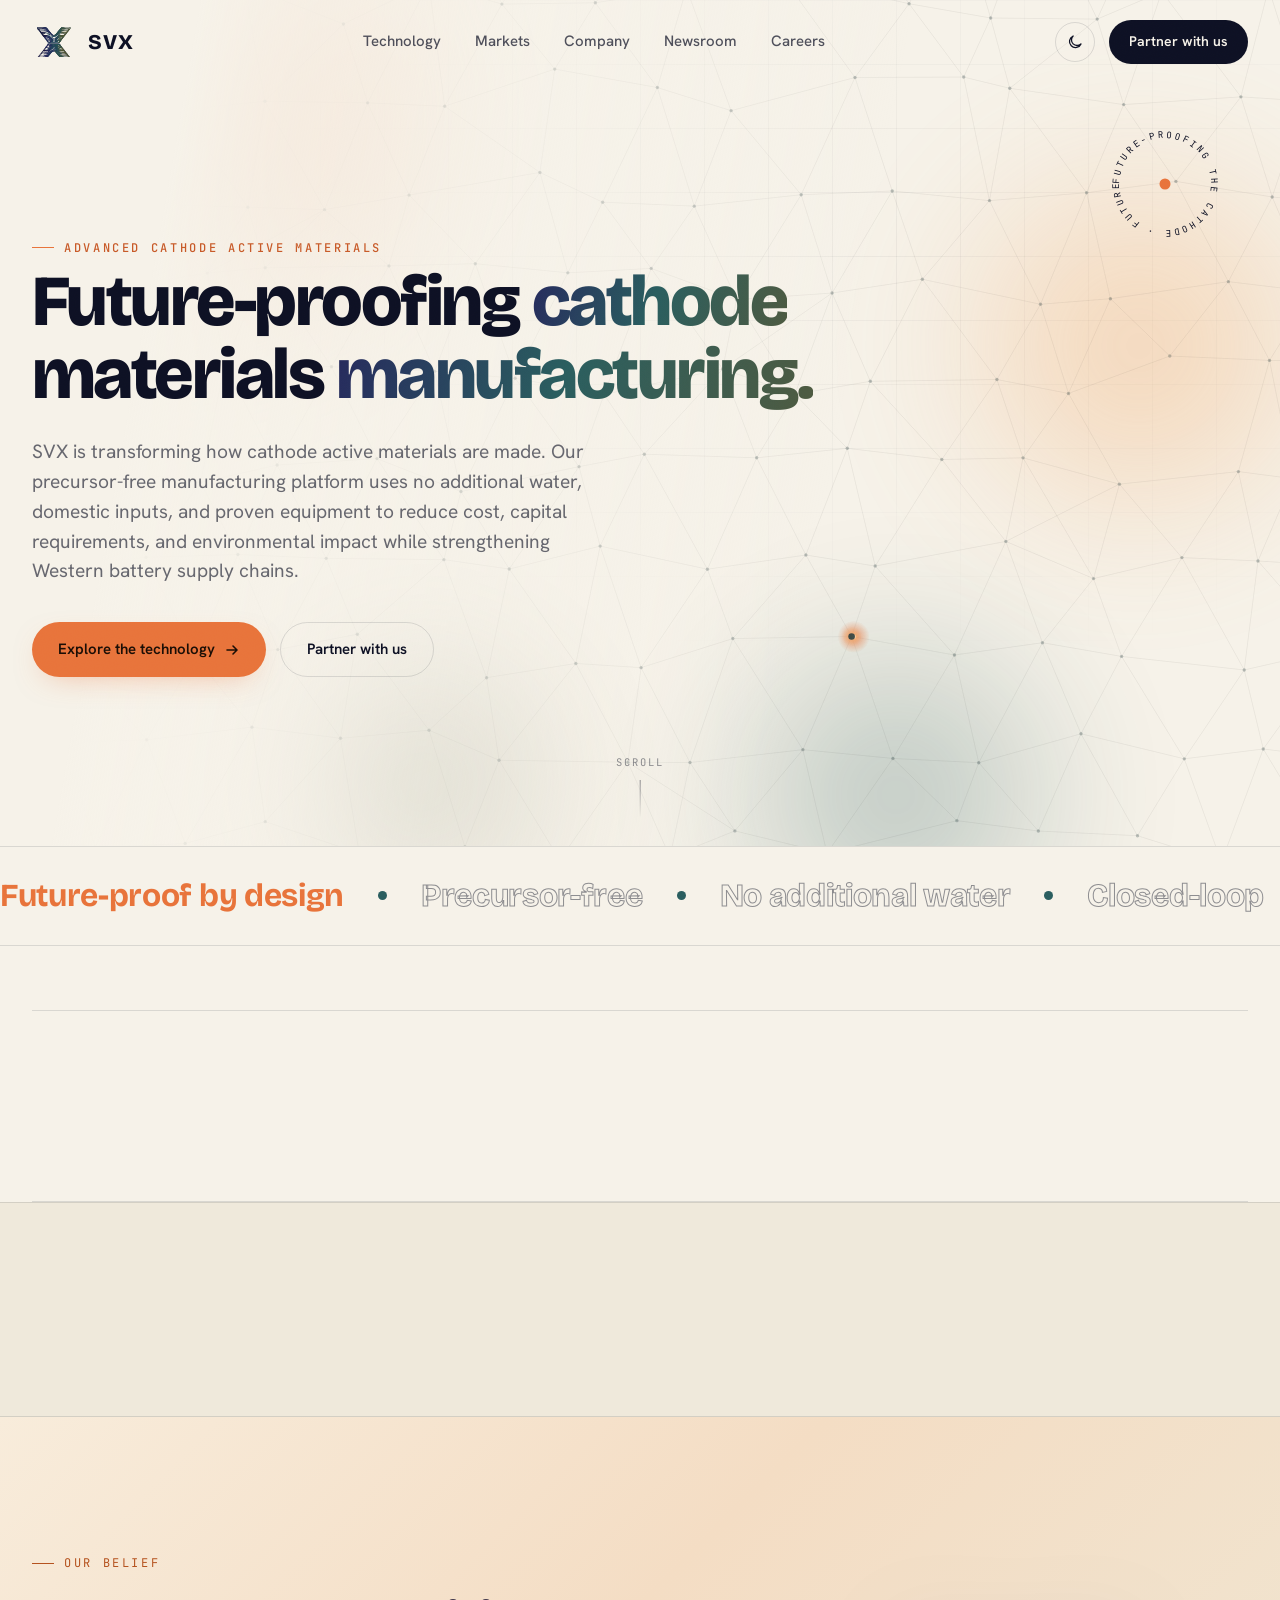
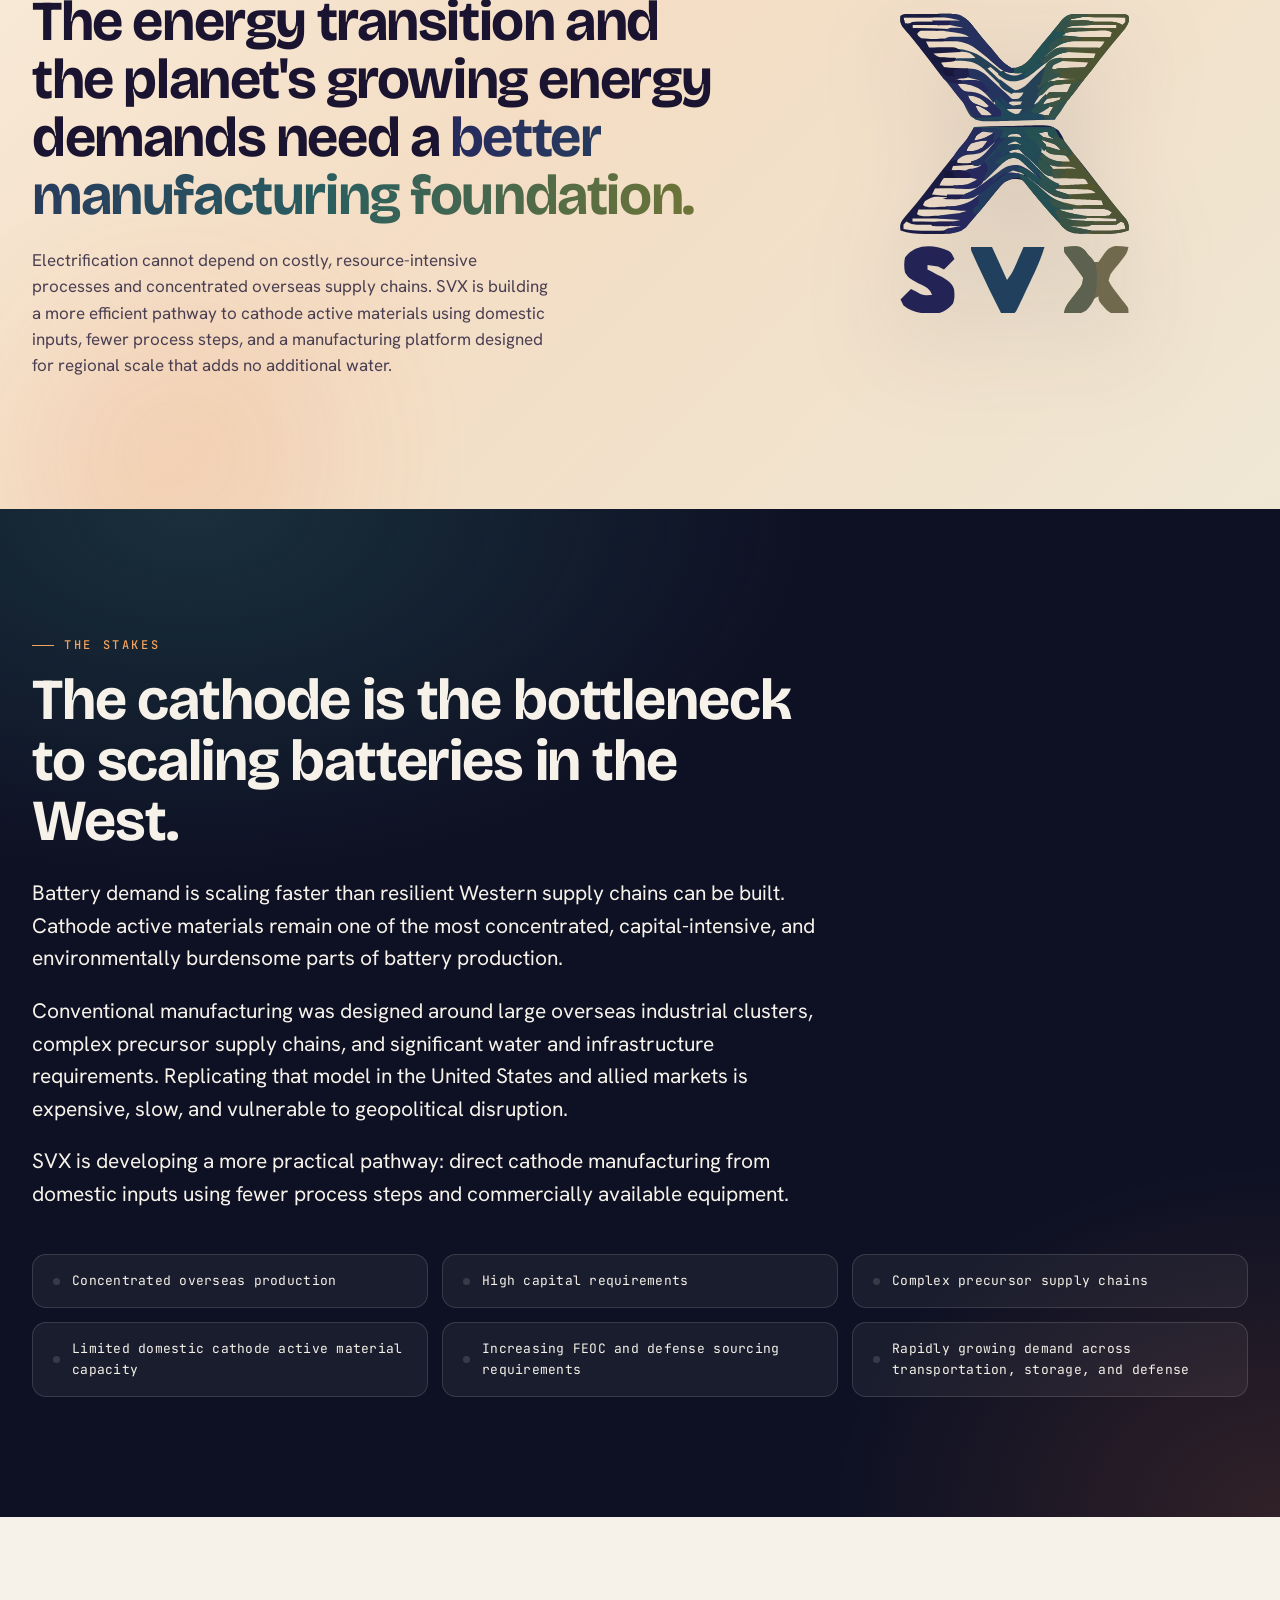
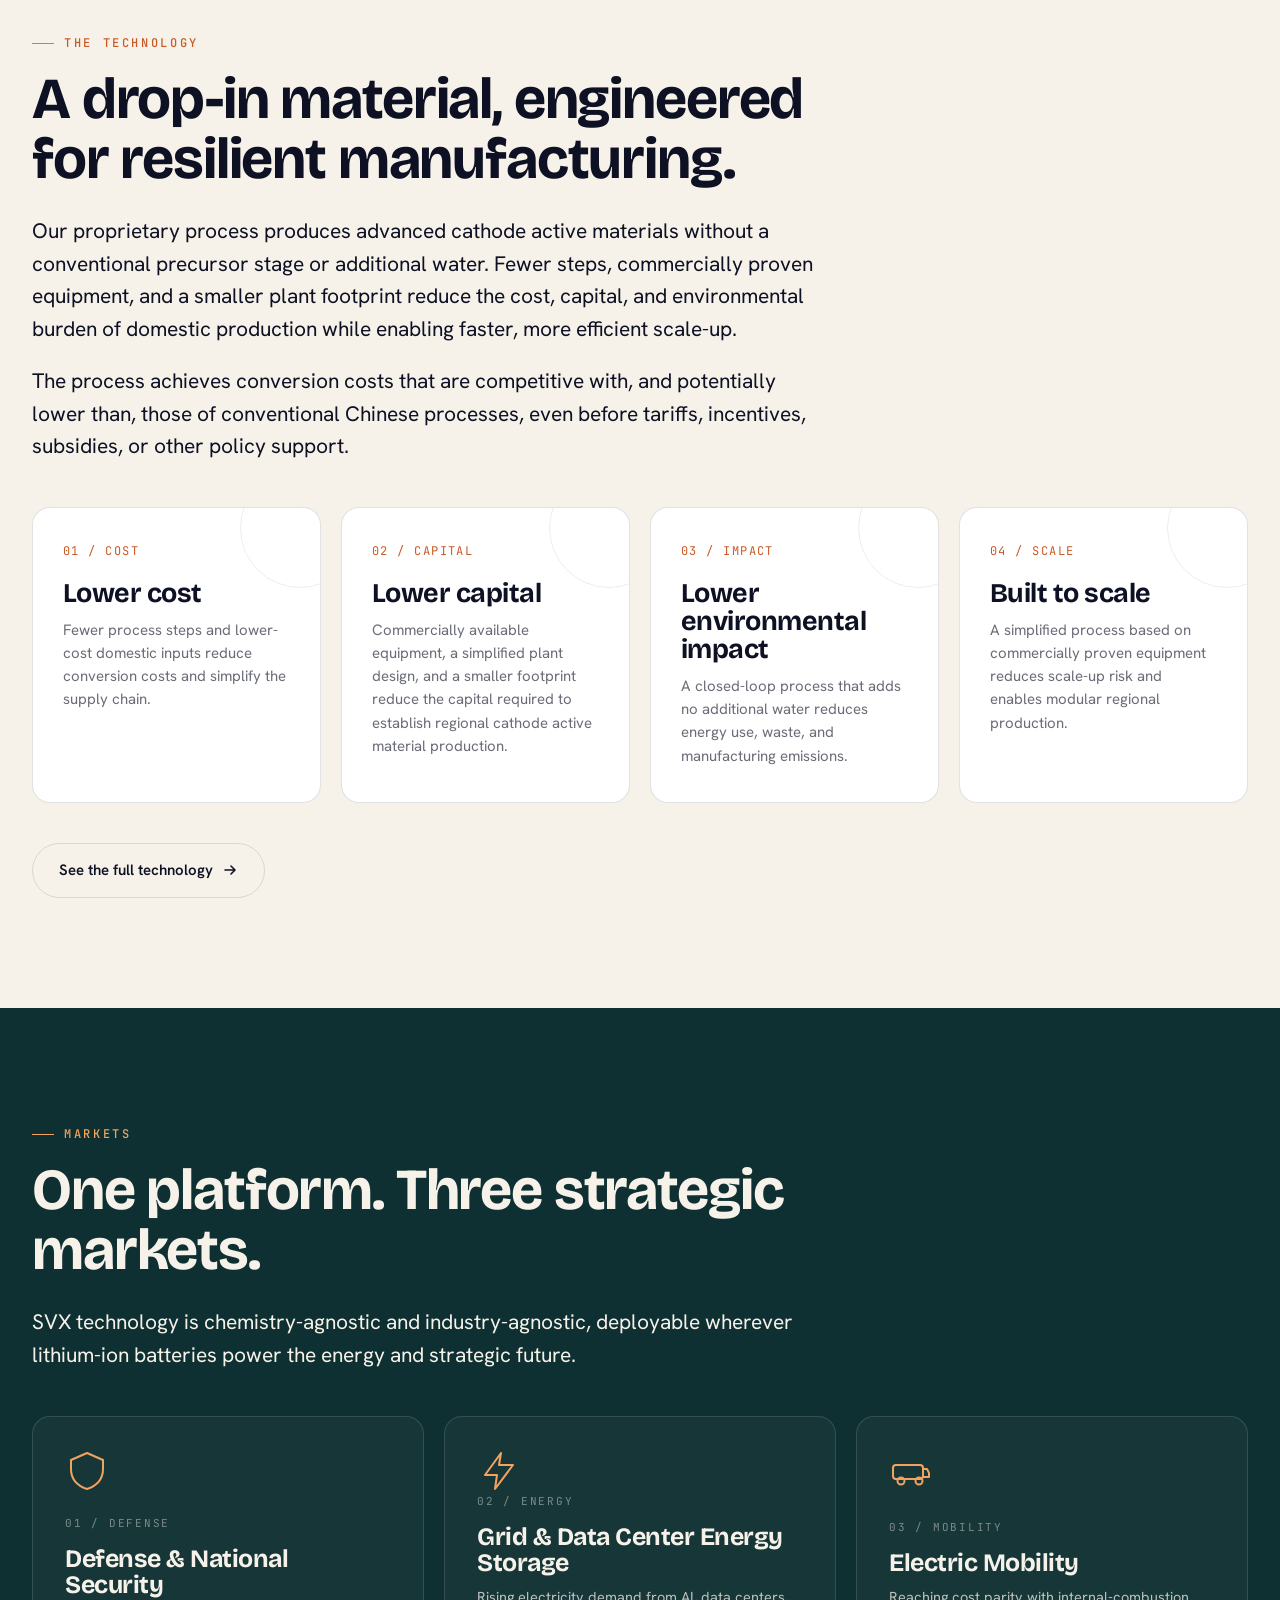
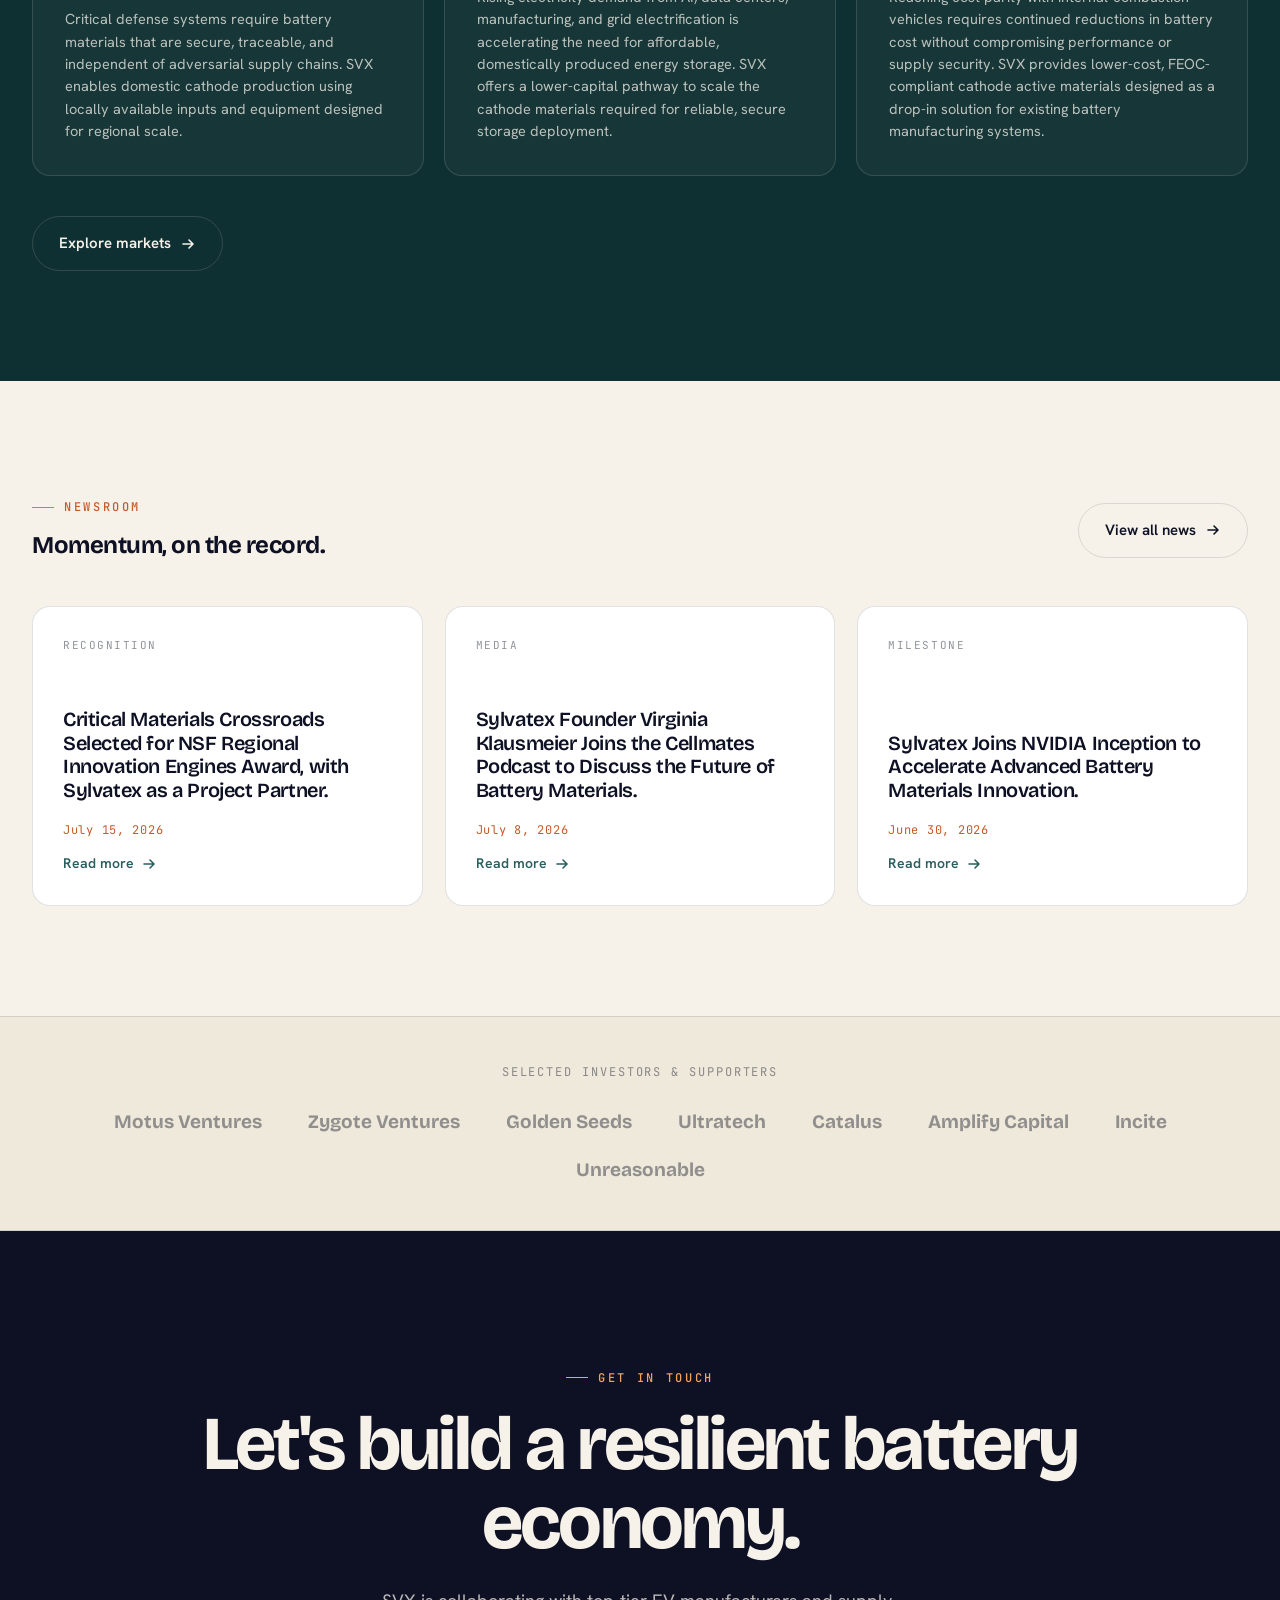
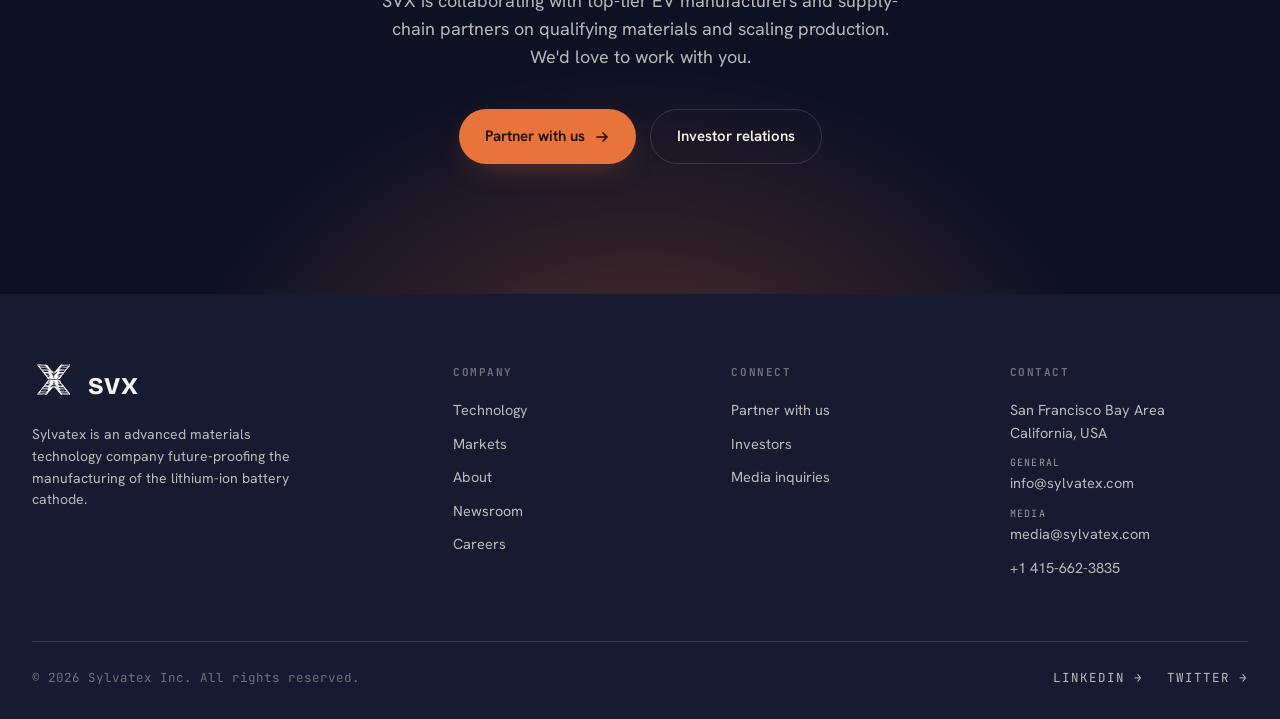
==== commit b6620e50: "Newsroom: add 13 media updates; homepage news cards show the newest three" ====
--- a/index.html
+++ b/index.html
@@ -146,9 +146,9 @@
       <a href="newsroom.html" class="btn btn-ghost reveal d2">View all news <svg width="16" height="16" viewBox="0 0 16 16" fill="none"><path d="M3 8h9M9 4l4 4-4 4" stroke="currentColor" stroke-width="1.6" stroke-linecap="round" stroke-linejoin="round"/></svg></a>
     </div>
     <div class="news-grid">
-      <a href="article.html" class="ncard reveal"><div class="cat">Milestone</div><h3>SVX validates a precursor-free process that halves CapEx and secures U.S. supply chains.</h3><div class="date">November 18, 2025</div><div class="more" style="margin-top:14px">Read more <svg width="16" height="16" viewBox="0 0 16 16" fill="none"><path d="M3 8h9M9 4l4 4-4 4" stroke="currentColor" stroke-width="1.6" stroke-linecap="round" stroke-linejoin="round"/></svg></div></a>
-      <a href="newsroom.html" class="ncard reveal d1"><div class="cat">Leadership</div><h3>Competing with China: advancing battery tech for safer, scalable domestic storage.</h3><div class="date">November 4, 2025</div><div class="more" style="margin-top:14px">Read more <svg width="16" height="16" viewBox="0 0 16 16" fill="none"><path d="M3 8h9M9 4l4 4-4 4" stroke="currentColor" stroke-width="1.6" stroke-linecap="round" stroke-linejoin="round"/></svg></div></a>
-      <a href="newsroom.html" class="ncard reveal d2"><div class="cat">Perspective</div><h3>Future-proofing energy security: the case for regional battery supply chains.</h3><div class="date">June 18, 2025</div><div class="more" style="margin-top:14px">Read more <svg width="16" height="16" viewBox="0 0 16 16" fill="none"><path d="M3 8h9M9 4l4 4-4 4" stroke="currentColor" stroke-width="1.6" stroke-linecap="round" stroke-linejoin="round"/></svg></div></a>
+      <a href="https://www.linkedin.com/feed/update/urn:li:activity:7483188650009096192" class="ncard reveal" target="_blank" rel="noopener noreferrer"><div class="cat">Recognition</div><h3>Critical Materials Crossroads Selected for NSF Regional Innovation Engines Award, with Sylvatex as a Project Partner.</h3><div class="date">July 15, 2026</div><div class="more" style="margin-top:14px">Read more <svg width="16" height="16" viewBox="0 0 16 16" fill="none"><path d="M3 8h9M9 4l4 4-4 4" stroke="currentColor" stroke-width="1.6" stroke-linecap="round" stroke-linejoin="round"/></svg></div></a>
+      <a href="https://www.linkedin.com/feed/update/urn:li:activity:7480636860130619392" class="ncard reveal d1" target="_blank" rel="noopener noreferrer"><div class="cat">Media</div><h3>Sylvatex Founder Virginia Klausmeier Joins the Cellmates Podcast to Discuss the Future of Battery Materials.</h3><div class="date">July 8, 2026</div><div class="more" style="margin-top:14px">Read more <svg width="16" height="16" viewBox="0 0 16 16" fill="none"><path d="M3 8h9M9 4l4 4-4 4" stroke="currentColor" stroke-width="1.6" stroke-linecap="round" stroke-linejoin="round"/></svg></div></a>
+      <a href="https://www.linkedin.com/feed/update/urn:li:activity:7477737751791161344" class="ncard reveal d2" target="_blank" rel="noopener noreferrer"><div class="cat">Milestone</div><h3>Sylvatex Joins NVIDIA Inception to Accelerate Advanced Battery Materials Innovation.</h3><div class="date">June 30, 2026</div><div class="more" style="margin-top:14px">Read more <svg width="16" height="16" viewBox="0 0 16 16" fill="none"><path d="M3 8h9M9 4l4 4-4 4" stroke="currentColor" stroke-width="1.6" stroke-linecap="round" stroke-linejoin="round"/></svg></div></a>
     </div>
   </div>
 </section>
--- a/assets/css/style.css
+++ b/assets/css/style.css
@@ -87,7 +87,9 @@
 .page-hero .breadcrumb{font-family:"JetBrains Mono",monospace; font-size:12px; letter-spacing:.1em; color:var(--text-mute); margin-bottom:22px}
 .page-hero .breadcrumb a:hover{color:var(--amber-deep)}
 .page-hero h1{font-size:clamp(42px,6.2vw,84px); font-weight:700; letter-spacing:-.035em; max-width:14ch}
-.page-hero .lede{margin-top:24px; max-width:620px}
+.page-hero .lede{margin-top:24px; max-width:800px}
+.page-hero .lede:has(+ .lede){margin-bottom:0}
+.page-hero .lede + .lede{margin-top:16px}
 
 /* ---------- STAT STRIP ---------- */
 .stat-strip{display:grid; grid-template-columns:repeat(4,1fr); border-top:1px solid var(--border); border-bottom:1px solid var(--border)}
@@ -447,7 +449,7 @@
   background:linear-gradient(100deg,var(--bg) 22%,rgba(0,0,0,0) 72%)}
 .page-hero.has-field .wrap{position:relative; z-index:2}
 .page-hero.has-field h1{max-width:32ch; font-size:clamp(34px,4.2vw,58px); line-height:1.05}
-.page-hero.has-field .lede{max-width:540px}
+.page-hero.has-field .lede{max-width:800px}
 @media(max-width:640px){ .page-hero.has-field::after{background:linear-gradient(180deg,var(--bg) 55%,rgba(0,0,0,0) 100%)} }
 
 /* ---------- Capabilities: aligned two-column index list ---------- */
